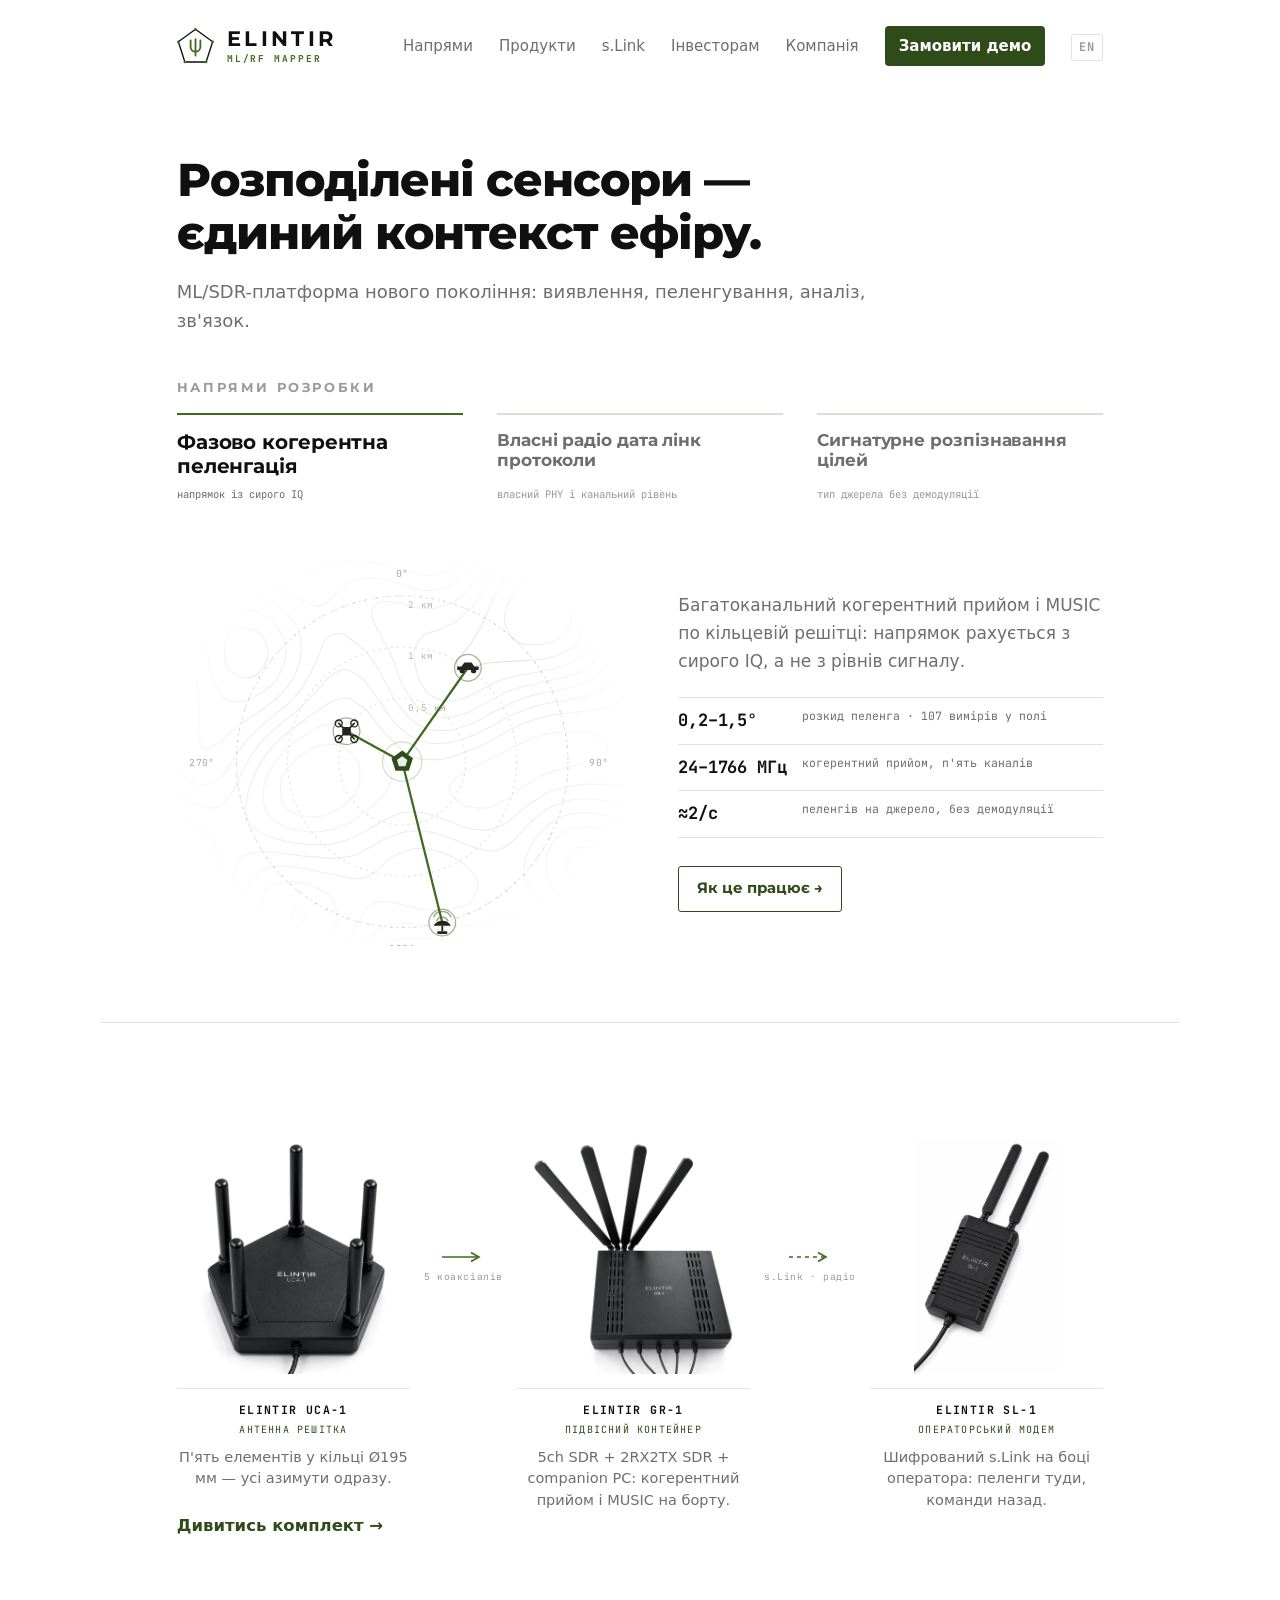
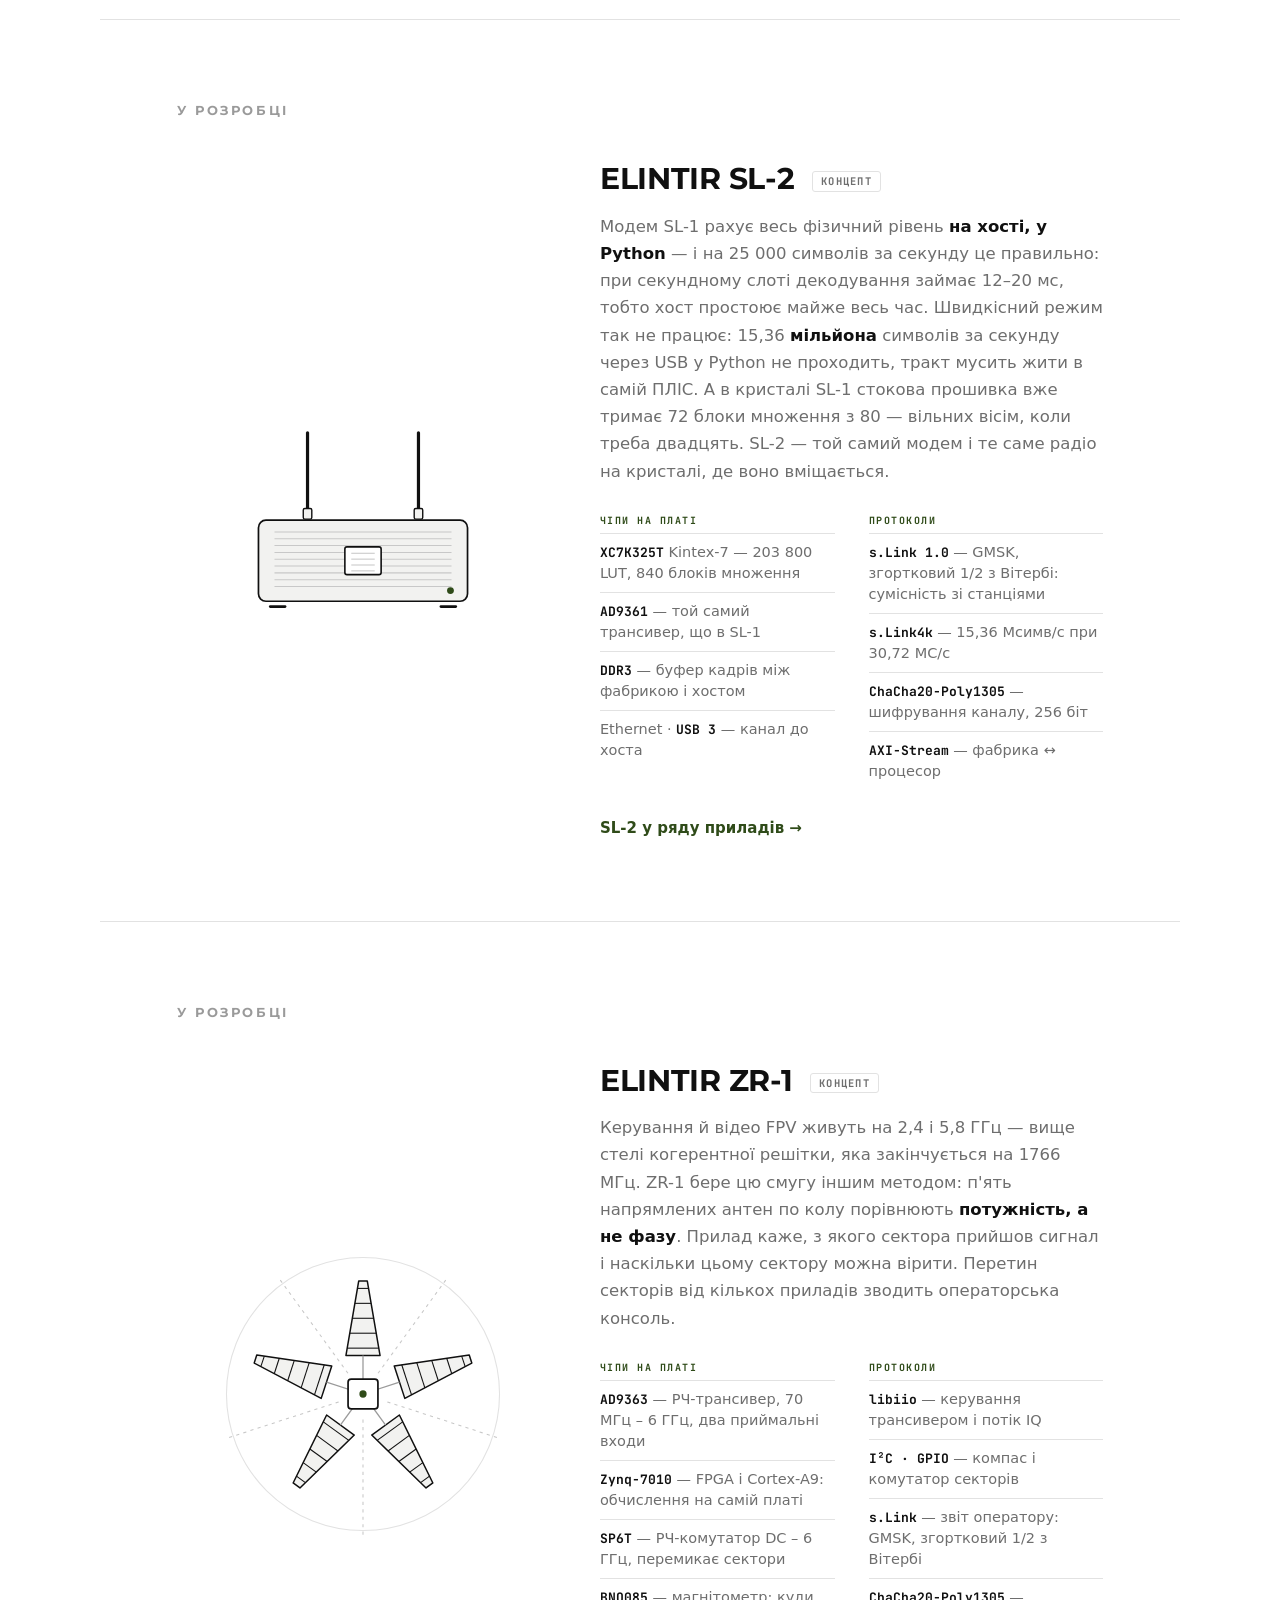
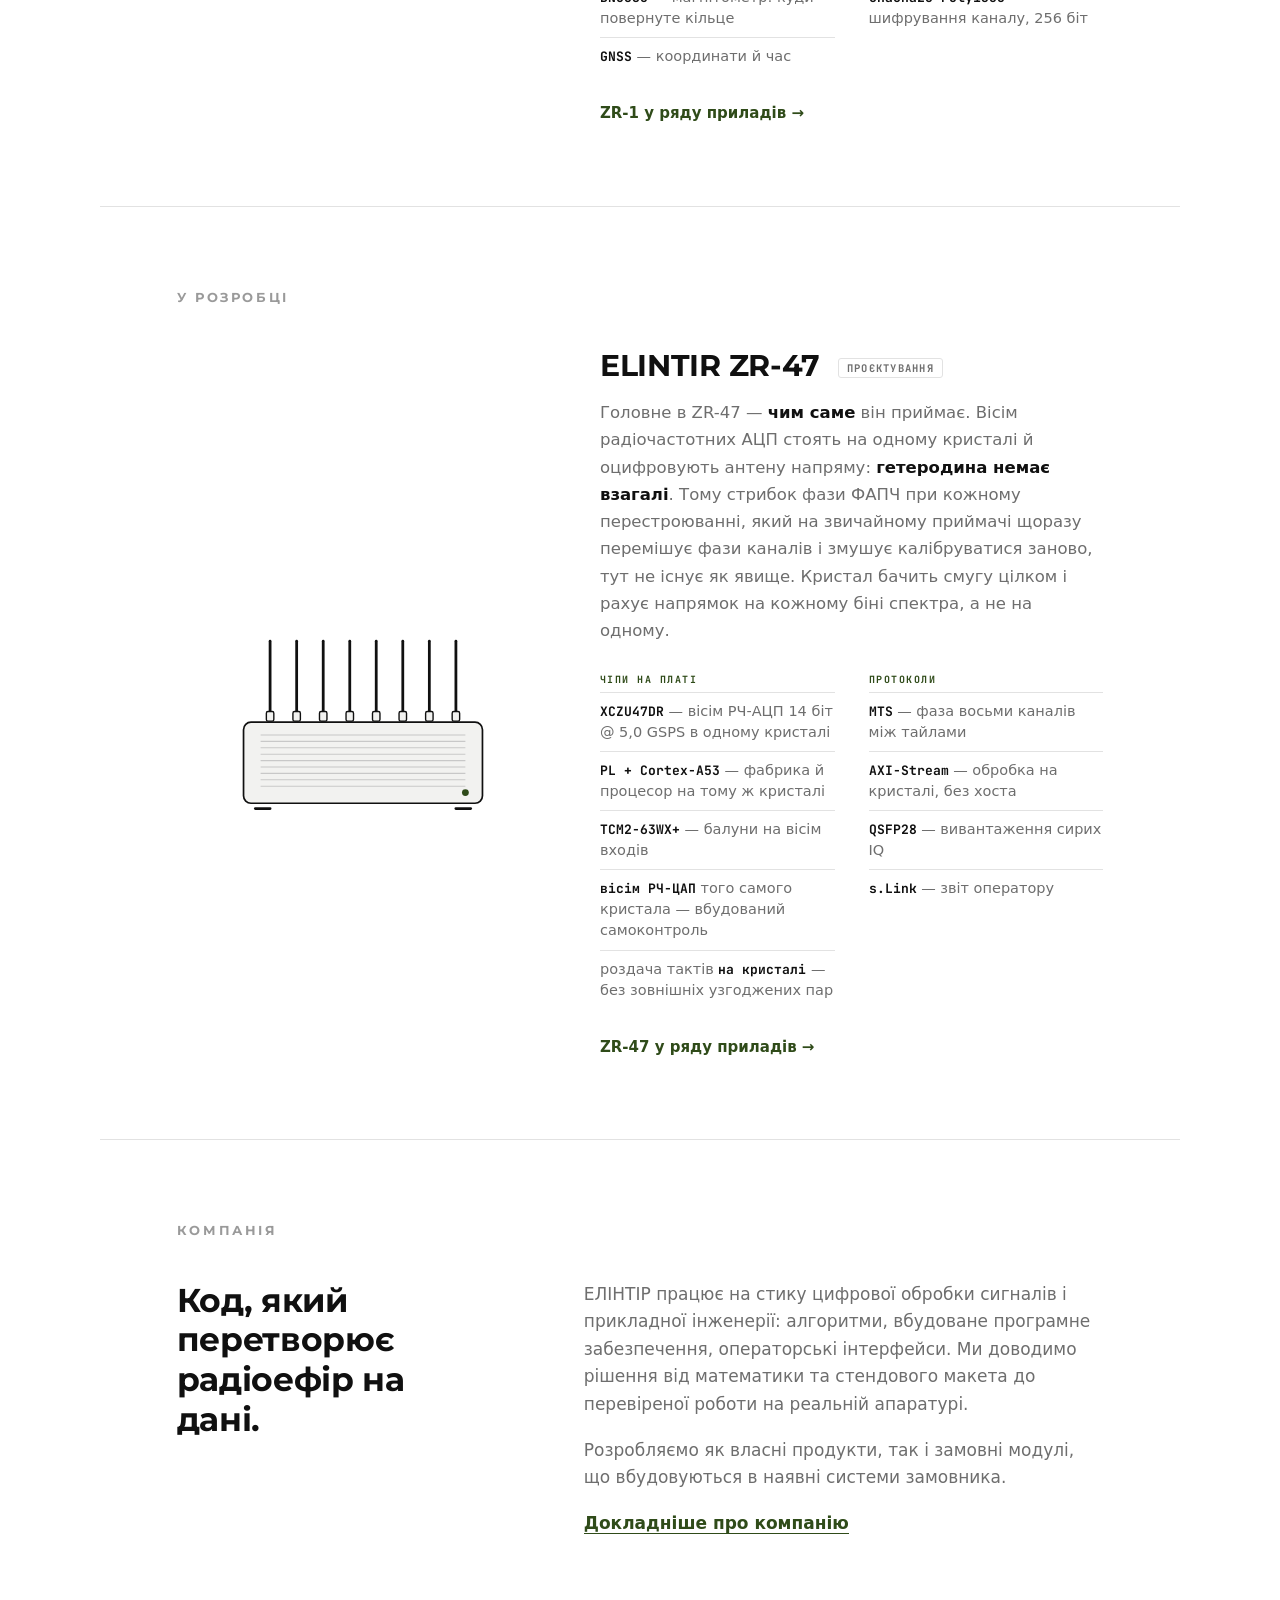
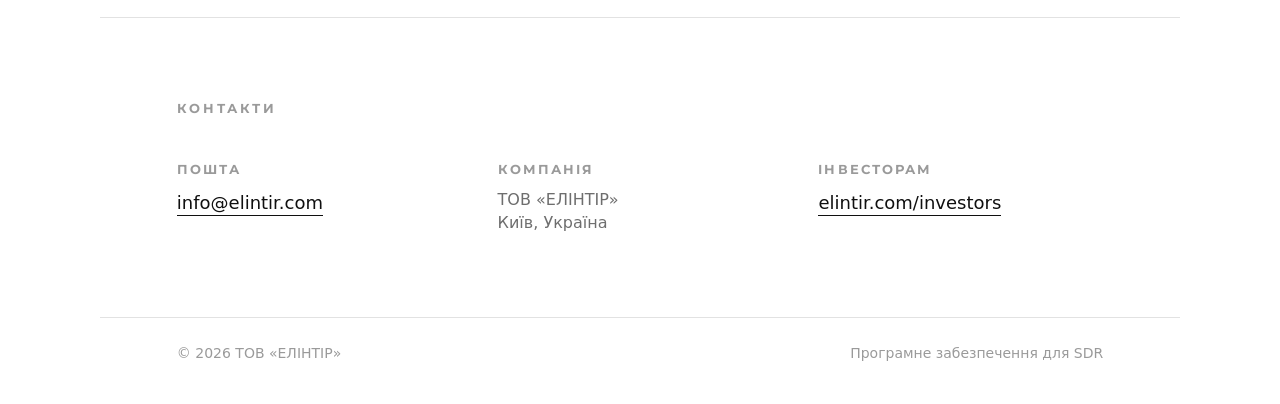
==== index.html @ 685b8bf0 "site: оновлення з elintir_mapper ab35df8c Розділ новин знято: пункт прибрано з навігації десяти стор" ====
<!doctype html>
<html lang="uk">
  <head>
    <meta charset="utf-8">
    <meta name="viewport" content="width=device-width, initial-scale=1">
    <title>ТОВ «ЕЛІНТІР» — програмне забезпечення для SDR, RF SoC і FPGA</title>
    <meta
      name="description"
      content="ТОВ «ЕЛІНТІР» розробляє програмне забезпечення нового покоління для SDR, RF SoC і FPGA: фазово когерентна пеленгація, власні радіо дата лінк протоколи, сигнатурне розпізнавання цілей."
    >
    <meta name="theme-color" content="#ffffff">
    <meta property="og:title" content="ТОВ «ЕЛІНТІР»">
    <meta property="og:description" content="Програмне забезпечення нового покоління для SDR, RF SoC і FPGA: пеленгація, радіолінки, розпізнавання сигнатур.">
    <meta property="og:type" content="website">
    <meta property="og:locale" content="uk_UA">
    <meta property="og:image" content="https://elintir.com/assets/products/elintir-og-product.jpg">
    <meta property="og:image:width" content="1200">
    <meta property="og:image:height" content="630">
    <meta property="og:image:alt" content="ELINTIR UCA-1, GR-1 and SL-1">
    <meta name="twitter:card" content="summary_large_image">
    <link rel="canonical" href="https://elintir.com/">
    <link rel="alternate" hreflang="uk" href="https://elintir.com/">
    <link rel="alternate" hreflang="en" href="https://elintir.com/en/">
    <link rel="icon" type="image/svg+xml" href="/assets/branding/elintir-favicon.svg">
    <link rel="icon" href="/assets/favicon.ico" sizes="any">
    <link rel="apple-touch-icon" href="/assets/icon-192.png">
    <link rel="preconnect" href="https://fonts.googleapis.com">
    <link rel="preconnect" href="https://fonts.gstatic.com" crossorigin>
    <link rel="stylesheet" href="https://fonts.googleapis.com/css2?family=Montserrat:wght@600;700;800&family=JetBrains+Mono:wght@400;700&display=swap">
    <style>
      :root {
        color-scheme: light;
        --bg: #ffffff;
        --ink: #101010;
        --muted: #6e6e6e;
        --faint: #9a9a9a;
        --line: #e2e2e2;
        --line-2: #dcdfd4;
        --pad: clamp(20px, 6vw, 88px);
        --sans: Calibri, Carlito, Candara, "Segoe UI", ui-sans-serif, system-ui, sans-serif;
        --mono: "JetBrains Mono", "Cascadia Mono", Consolas, ui-monospace, monospace;
        --display: "Montserrat", "Segoe UI", ui-sans-serif, system-ui, sans-serif;
        --brand-green: #3e6b1f;
        --brand-green-deep: #2f4b19;
      }

      * {
        box-sizing: border-box;
      }

      html {
        scroll-behavior: smooth;
      }

      body {
        margin: 0;
        min-width: 320px;
        background: var(--bg);
        color: var(--ink);
        font-family: var(--sans);
        font-size: 17px;
        line-height: 1.62;
        -webkit-font-smoothing: antialiased;
      }

      a {
        color: inherit;
      }

      .wrap {
        width: min(1080px, 100%);
        margin: 0 auto;
        padding: 0 var(--pad);
      }

      /* ---------- topbar ---------- */

      .topbar {
        display: flex;
        align-items: center;
        justify-content: space-between;
        gap: 24px;
        padding-top: 26px;
        padding-bottom: 26px;
      }

      .brand {
        display: inline-flex;
        align-items: center;
        gap: 13px;
        text-decoration: none;
      }

      .brand-mark { width: 37px; height: 35.3px; display: block; flex: none; }

      .brand-text { display: flex; flex-direction: column; line-height: 1; }

      .brand-name {
        font-family: var(--display);
        font-size: 21px;
        font-weight: 700;
        letter-spacing: 0.16em;
        color: var(--ink);
      }

      .brand-slogan {
        margin-top: 5px;
        font-family: var(--mono);
        font-size: 9.5px;
        font-weight: 700;
        letter-spacing: 0.2em;
        color: var(--brand-green);
      }

      .topbar nav {
        display: flex;
        gap: 26px;
        color: var(--muted);
        font-size: 15px;
      }

      .topbar nav a {
        text-decoration: none;
        padding-bottom: 4px;
      }

      .topbar nav a.lang {
        font-family: var(--mono);
        font-size: 12px;
        font-weight: 700;
        letter-spacing: 0.08em;
        color: var(--faint);
        border: 1px solid var(--line);
        border-radius: 3px;
        padding: 3px 7px;
      }
      .topbar nav a.lang:hover { color: var(--ink); border-color: var(--faint); }


      .topbar nav a:hover {
        color: var(--ink);
      }

      .topbar nav a.current {
        color: var(--ink);
        font-weight: 700;
        box-shadow: inset 0 -3px 0 0 var(--brand-green);
      }

      /* ---------- hero ---------- */

      .hero {
        padding-top: clamp(44px, 8vw, 88px);
        padding-bottom: clamp(48px, 8vw, 92px);
      }

      h1 {
        font-family: var(--display);
        margin: 0;
        max-width: 28ch;
        font-size: clamp(29px, 4.4vw, 46px);
        line-height: 1.14;
        letter-spacing: -0.022em;
        font-weight: 800;
      }

      .hero-cta {
        display: flex;
        flex-wrap: wrap;
        align-items: center;
        gap: 14px 22px;
        margin-top: 32px;
      }

      a.btn {
        display: inline-block;
        text-decoration: none;
        font-family: var(--display);
        font-weight: 700;
        color: #fff;
        background: var(--brand-green-deep);
        padding: 13px 24px;
        border-radius: 4px;
        font-size: 16px;
        white-space: nowrap;
      }
      a.btn:hover { background: var(--brand-green); }

      a.btn-ghost {
        text-decoration: none;
        font-weight: 700;
        font-size: 16px;
        color: var(--brand-green-deep);
        border-bottom: 1px solid var(--brand-green-deep);
        padding-bottom: 2px;
      }
      a.btn-ghost:hover { color: var(--brand-green); border-bottom-color: var(--brand-green); }

      .tagline {
        margin: 18px 0 0;
        color: var(--muted);
        font-size: clamp(16px, 1.9vw, 18px);
      }

      /* ---------- hero: track map (moved from /hardware/) ---------- */

      /* ---------- напрями: канальний перемикач ---------- */

      .hero > .tagline { max-width: 66ch; }

      .hero { padding-top: clamp(34px, 5.2vw, 62px); padding-bottom: clamp(40px, 6vw, 76px); }

      .chan { margin-top: clamp(26px, 3.6vw, 42px); }

      .chan-label {
        font-family: var(--display);
        margin: 0 0 14px;
        color: var(--faint);
        font-size: 13px;
        font-weight: 700;
        letter-spacing: 0.2em;
        text-transform: uppercase;
      }

      .chan-bar {
        display: grid;
        grid-template-columns: repeat(3, minmax(0, 1fr));
        gap: 0 clamp(18px, 3vw, 34px);
      }

      .chan-tab {
        position: relative;
        display: flex;
        flex-direction: column;
        width: 100%;
        min-height: 106px;
        margin: 0;
        padding: 15px 0 17px;
        text-align: left;
        font: inherit;
        color: inherit;
        background: none;
        border: 0;
        border-top: 2px solid var(--line-2);
        border-radius: 0;
        cursor: pointer;
        -webkit-appearance: none;
        appearance: none;
      }

      .chan-tab::after {
        content: "";
        position: absolute;
        left: 0;
        top: -2px;
        width: 0;
        height: 2px;
        background: var(--brand-green);
      }

      .chan-name {
        display: block;
        flex: 1 0 auto;
        margin-top: 0;
        font-family: var(--display);
        font-size: 16.5px;
        font-weight: 700;
        line-height: 1.26;
        letter-spacing: -0.005em;
        color: var(--muted);
        transition: font-size 0.26s ease, color 0.26s ease;
      }

      .chan-sub {
        display: block;
        margin-top: 8px;
        font-family: var(--mono);
        font-size: 10.5px;
        line-height: 1.45;
        color: var(--faint);
        transition: color 0.26s ease;
      }

      .chan-tab:hover .chan-name { color: var(--ink); }
      .chan-tab:focus-visible { outline: 2px solid var(--brand-green); outline-offset: 3px; }
      .chan-tab[aria-selected="true"] .chan-name { font-size: 19.5px; color: var(--ink); }
      .chan-tab[aria-selected="true"] .chan-sub { color: var(--muted); }
      .chan[data-auto="off"] .chan-tab[aria-selected="true"] { border-top-color: var(--brand-green); }

      .chan[data-auto="on"] .chan-tab[aria-selected="true"]::after,
      .chan[data-auto="hold"] .chan-tab[aria-selected="true"]::after {
        animation: chan-fill 11s linear forwards;
      }
      .chan[data-auto="hold"] .chan-tab[aria-selected="true"]::after { animation-play-state: paused; }
      @keyframes chan-fill { from { width: 0; } to { width: 100%; } }

      .chan-pane {
        display: grid;
        grid-template-columns: minmax(0, 1.06fr) minmax(0, 1fr);
        gap: clamp(24px, 4vw, 54px);
        align-items: center;
        padding-top: clamp(24px, 3.4vw, 38px);
      }
      .chan-pane[hidden] { display: none !important; }

      .chan-pane:not([hidden]) > * { animation: chan-in 0.42s cubic-bezier(0.22, 0.61, 0.36, 1) both; }
      .chan-pane:not([hidden]) > .chan-body { animation-delay: 0.07s; }
      @keyframes chan-in {
        from { opacity: 0; transform: translateY(9px); }
        to { opacity: 1; transform: none; }
      }

      .chan-fig { margin: 0; }
      .chan-fig svg { width: 100%; max-width: 470px; height: auto; display: block; margin: 0 auto; }

      .chan-body > p {
        margin: 0;
        max-width: 52ch;
        color: var(--muted);
        font-size: 17px;
        line-height: 1.65;
      }

      .ttx {
        display: grid;
        grid-template-columns: max-content minmax(0, 1fr);
        margin: 22px 0 0;
        border-top: 1px solid var(--line);
      }

      .ttx dt,
      .ttx dd {
        margin: 0;
        padding: 9px 0;
        border-bottom: 1px solid var(--line);
        font-family: var(--mono);
      }

      .ttx dt {
        font-size: 17px;
        font-weight: 700;
        letter-spacing: -0.01em;
        color: var(--ink);
        font-variant-numeric: tabular-nums;
        white-space: nowrap;
      }

      .ttx dd {
        padding-left: 16px;
        font-size: 11.5px;
        line-height: 1.5;
        color: var(--muted);
      }

      .chan-body > .chan-more { margin: 28px 0 0; }
      .chan-more a {
        display: inline-block;
        padding: 10px 18px;
        font-family: var(--display);
        font-size: 14.5px;
        font-weight: 700;
        color: var(--brand-green-deep);
        text-decoration: none;
        border: 1px solid var(--brand-green-deep);
        border-radius: 3px;
        transition: background-color 0.18s ease, color 0.18s ease;
      }
      .chan-more a:hover { background: var(--brand-green-deep); color: #fff; }
      .chan-more a:focus-visible { outline: 2px solid var(--brand-green); outline-offset: 3px; }

      @media (prefers-reduced-motion: reduce) {
        .chan-tab::after { animation: none !important; }
        .chan-name, .chan-sub, .chan-more a { transition: none; }
        .chan-pane:not([hidden]) > * { animation: none; }
      }

      .track-map .c { fill: none; stroke: #ebebe8; stroke-width: 1; }
      .track-map .c0, .track-map .c1 { stroke: #f2f2f0; }
      .track-map .c7, .track-map .c8 { stroke: #e2e2de; }

      .track-map .ring { fill: none; stroke: #dedede; stroke-width: 1; stroke-dasharray: 2 4; }
      .track-map .ring-lab, .track-map .tick {
        font-family: var(--mono); font-size: 9.5px; fill: #a8a8a8; letter-spacing: 0.04em;
      }
      .track-map .ring-lab { font-size: 9px; fill: #b6b6b6; }

      .track-map .sweep {
        fill: none; stroke: var(--brand-green); stroke-width: 1;
        opacity: 0.16; stroke-dasharray: 3 8;
      }

      /* the station mark is the array's own pentagon */
      .track-map .station .core { fill: var(--brand-green-deep); }
      .track-map .station .core-in { fill: #fff; opacity: 0.9; }
      .track-map .station .halo { fill: none; stroke: var(--brand-green); stroke-width: 1.4; }

      .track-map .beam { stroke: var(--brand-green); stroke-width: 2.2; stroke-linecap: round; }
      .track-map .lock { fill: none; stroke: var(--brand-green); stroke-width: 1.2; opacity: 0.5; }

      .track-map .ico { fill: #23241f; stroke: none; }
      .track-map .ic-arm line { stroke: #23241f; stroke-width: 1.6; stroke-linecap: round; }
      .track-map .ic-rot circle { fill: none; stroke: #23241f; stroke-width: 1.3; }
      .track-map .ic-radar .dish { fill: #23241f; }
      .track-map .ic-radar .mast { stroke: #23241f; stroke-width: 1.8; }
      .track-map .ic-radar .wave { fill: none; stroke: var(--brand-green); stroke-width: 1.4; opacity: 0.55; }

      /* the bearing refresh — ~2 updates a second, which is the measured rate.
         Opacity only: no transform, so nothing depends on transform-box. */
      .track-map .beam, .track-map .lock { animation: elnt-blip 0.5s ease-out infinite; }
      @keyframes elnt-blip { 0% { opacity: 1; } 70% { opacity: 0.45; } 100% { opacity: 0.35; } }

      .track-map .ic-radar .w1 { animation: elnt-wave 2.2s ease-out infinite; }
      .track-map .ic-radar .w2 { animation: elnt-wave 2.2s ease-out infinite 0.5s; }
      @keyframes elnt-wave { 0% { opacity: 0; } 25% { opacity: 0.65; } 100% { opacity: 0; } }

      @media (prefers-reduced-motion: reduce) {
        .track-map .beam, .track-map .lock,
        .track-map .ic-radar .w1, .track-map .ic-radar .w2 { animation: none; opacity: 1; }
      }

      /* readout under the map */
      .fig-read { margin: 16px 0 0; }

      .fig-line {
        display: flex; flex-wrap: wrap; align-items: baseline; gap: 4px 12px;
        margin: 0; padding: 9px 0; border-top: 1px solid var(--line);
        font-family: var(--mono); font-size: 11px; color: var(--muted); letter-spacing: 0.02em;
      }
      .fig-line b { color: var(--ink); font-weight: 700; }
      .fig-line .tag {
        margin-left: auto; font-size: 9.5px; letter-spacing: 0.14em;
        text-transform: uppercase; color: var(--faint); white-space: nowrap;
      }
      .fig-line .tag.m { color: var(--brand-green-deep); }

      .fig-targets {
        display: grid; grid-template-columns: repeat(3, minmax(0, 1fr)); gap: 14px;
        padding-top: 12px; border-top: 1px solid var(--line);
      }
      .fig-targets div { font-family: var(--mono); font-size: 10px; color: var(--faint); line-height: 1.55; }
      .fig-targets b { display: block; color: var(--ink); font-size: 11px; letter-spacing: 0.08em; margin-bottom: 2px; }
      .fig-targets .sig { display: block; color: var(--brand-green-deep); }
      .fig-targets .geo { display: block; color: var(--muted); }

      @media (max-width: 560px) {
        .zr-parts { grid-template-columns: 1fr; }
        .fig-targets { grid-template-columns: 1fr 1fr; }
      }


      .lead {
        max-width: 60ch;
        margin: 30px 0 0;
        color: var(--muted);
        font-size: clamp(18px, 2.2vw, 21px);
        line-height: 1.6;
      }

      .lead strong {
        color: var(--ink);
        font-weight: 700;
      }

      /* ---------- напрями ---------- */

      .section {
        padding-top: clamp(48px, 8vw, 80px);
        padding-bottom: clamp(48px, 8vw, 80px);
        border-top: 1px solid var(--line);
      }

      .section-label {
        font-family: var(--display);
        margin: 0 0 40px;
        color: var(--faint);
        font-size: 13px;
        font-weight: 700;
        letter-spacing: 0.2em;
        text-transform: uppercase;
      }


      /* ---------- перший продукт ---------- */

      .product-home h2 {
        font-family: var(--display);
        margin: 0 0 16px;
        max-width: 20ch;
        font-size: clamp(23px, 3vw, 30px);
        line-height: 1.22;
        letter-spacing: -0.01em;
        font-weight: 700;
      }

      .product-home p {
        margin: 0 0 18px;
        max-width: 62ch;
        color: var(--muted);
        font-size: 16.5px;
        line-height: 1.65;
      }

      .product-home p strong { color: var(--ink); font-weight: 700; }

      .product-home-more { margin: 0 !important; font-size: 15px; }
      .product-home-more a {
        color: var(--brand-green-deep);
        font-weight: 700;
        text-decoration: none;
        border-bottom: 1px solid transparent;
      }
      .product-home-more a:hover { border-bottom-color: var(--brand-green-deep); }

      /* ---------- ZR-1: концепт окремим блоком ---------- */
      /* Не в ланцюгу комплекту вище: той ланцюг — UCA-1 → GR-1 → SL-1, тобто
         те, що вже відвантажується. ZR-1 автономний і ще не побудований. */

      .zr {
        display: grid;
        grid-template-columns: minmax(0, 0.85fr) minmax(0, 1.15fr);
        gap: clamp(28px, 4vw, 54px);
        align-items: center;
      }

      .zr-fig { margin: 0; }
      .zr-fig svg { width: 100%; max-width: 320px; height: auto; display: block; margin: 0 auto; }

      .zr h2 {
        font-family: var(--display);
        margin: 0 0 15px;
        font-size: clamp(23px, 3vw, 30px);
        line-height: 1.22;
        letter-spacing: -0.01em;
        font-weight: 700;
      }

      .zr-flag {
        display: inline-block;
        margin-left: 10px;
        padding: 3px 8px;
        border: 1px solid var(--line);
        border-radius: 3px;
        font-family: var(--mono);
        font-size: 10.5px;
        font-weight: 700;
        letter-spacing: 0.12em;
        text-transform: uppercase;
        color: var(--muted);
        vertical-align: 4px;
      }

      .zr-task {
        margin: 0 0 28px;
        max-width: 58ch;
        color: var(--muted);
        font-size: 16.5px;
        line-height: 1.65;
      }
      .zr-task strong { color: var(--ink); font-weight: 700; }

      .zr-parts { display: grid; grid-template-columns: repeat(2, minmax(0, 1fr)); gap: 24px 34px; }

      .zr-parts h3 {
        font-family: var(--mono);
        margin: 0 0 4px;
        font-size: 10px;
        font-weight: 700;
        letter-spacing: 0.15em;
        text-transform: uppercase;
        color: var(--brand-green-deep);
      }

      .zr-parts ul { margin: 0; padding: 0; list-style: none; }

      .zr-parts li {
        padding: 8px 0;
        border-top: 1px solid var(--line);
        font-size: 14.5px;
        line-height: 1.45;
        color: var(--muted);
      }
      .zr-parts li b {
        color: var(--ink);
        font-family: var(--mono);
        font-size: 13px;
        font-weight: 700;
      }

      .product-shots {
        display: grid;
        grid-template-columns: repeat(3, minmax(0, 1fr));
        gap: 28px;
        margin-top: 38px;
      }

      .product-shots figure { margin: 0; }

      .product-shots img {
        width: 100%;
        height: clamp(170px, 20vw, 235px);
        object-fit: contain;
        display: block;
      }

      .product-shots figcaption {
        margin-top: 12px;
        padding-top: 10px;
        border-top: 1px solid var(--line);
        text-align: center;
        font-family: var(--mono);
        font-size: 10.5px;
        font-weight: 700;
        letter-spacing: 0.12em;
        text-transform: uppercase;
        color: var(--faint);
      }

      .product-shots figcaption b { display: block; color: var(--ink); margin-bottom: 3px; }

      /* ---------- перший продукт: ланцюжок ---------- */
      .product-chain {
        display: grid;
        grid-template-columns: minmax(0, 1fr) auto minmax(0, 1fr) auto minmax(0, 1fr);
        gap: 10px 14px;
        align-items: start;
        margin-top: 36px;
      }
      .pc-item { margin: 0; }
      .pc-item img { width: 100%; height: clamp(170px, 20vw, 235px); object-fit: contain; display: block; }
      .pc-item figcaption { margin-top: 14px; padding-top: 12px; border-top: 1px solid var(--line); text-align: center; }
      .pc-item figcaption b { display: block; font-family: var(--mono); font-size: 11.5px; font-weight: 700; letter-spacing: 0.12em; color: var(--ink); }
      .pc-role { display: block; margin-top: 3px; font-family: var(--mono); font-size: 10px; letter-spacing: 0.12em; text-transform: uppercase; color: var(--brand-green-deep); }
      .pc-desc { display: block; margin: 8px auto 0; max-width: 30ch; font-size: 14.5px; line-height: 1.5; color: var(--muted); }
      .pc-link { align-self: start; margin-top: clamp(80px, 9.5vw, 112px); display: flex; flex-direction: column; align-items: center; gap: 6px; }
      .pc-link svg { width: 44px; height: 12px; display: block; }
      .pc-link span { font-family: var(--mono); font-size: 9.5px; letter-spacing: 0.06em; color: var(--faint); white-space: nowrap; }

      /* ---------- компанія ---------- */

      .about {
        display: grid;
        grid-template-columns: minmax(0, 1fr) minmax(0, 1.4fr);
        gap: 36px;
        align-items: start;
      }

      .about h2 {
        font-family: var(--display);
        margin: 0;
        max-width: 14ch;
        font-size: clamp(25px, 3.4vw, 33px);
        line-height: 1.2;
        letter-spacing: -0.01em;
        font-weight: 700;
      }

      .about p {
        margin: 0 0 18px;
        max-width: 60ch;
        color: var(--muted);
        font-size: 17px;
      }

      .about p:last-child {
        margin-bottom: 0;
      }

      /* ---------- контакти ---------- */

      .contacts {
        display: grid;
        grid-template-columns: repeat(auto-fit, minmax(180px, 1fr));
        gap: 28px 36px;
      }

      .contact .key {
        font-family: var(--display);
        display: block;
        margin-bottom: 8px;
        color: var(--faint);
        font-size: 13px;
        font-weight: 700;
        letter-spacing: 0.16em;
        text-transform: uppercase;
      }

      .contact .val {
        font-size: 18px;
        text-decoration: none;
        border-bottom: 1px solid var(--ink);
        padding-bottom: 2px;
      }

      .contact span.val {
        border-bottom: 0;
        color: var(--muted);
        font-size: 16px;
        line-height: 1.45;
        display: block;
      }

      .contact a.val:hover {
        color: var(--muted);
        border-bottom-color: var(--muted);
      }

      /* ---------- footer ---------- */

      .footer {
        display: flex;
        flex-wrap: wrap;
        justify-content: space-between;
        gap: 10px 24px;
        padding-top: 24px;
        padding-bottom: 40px;
        border-top: 1px solid var(--line);
        color: var(--faint);
        font-size: 14px;
      }

      @media (max-width: 860px) {
        .zr { grid-template-columns: 1fr; }
        .chan-pane { grid-template-columns: 1fr; }
        .chan-fig svg { max-width: 380px; }
        .chan-bar { grid-template-columns: 1fr; gap: 0; }
        .chan-tab { min-height: 0; padding: 12px 0 13px; }
        .chan-name { margin-top: 0; font-size: 16px; }
        .chan-tab[aria-selected="true"] .chan-name { font-size: 18px; }
        .chan-sub { display: none; }
        .product-chain { grid-template-columns: 1fr; gap: 6px; }
        .pc-link { align-self: center; margin: 10px 0; flex-direction: row; gap: 10px; }
        .pc-link svg { transform: rotate(90deg); }
        .contacts {
          grid-template-columns: 1fr;
        }

        .about {
          grid-template-columns: 1fr;
          gap: 20px;
        }
      }

      @media (max-width: 560px) {
        .h1-br { display: none; }
        .ttx { grid-template-columns: 1fr; }
        .ttx dt { padding-bottom: 0; border-bottom: 0; }
        .ttx dd { padding-left: 0; padding-top: 4px; }
        .topbar { flex-wrap: wrap; gap: 14px 18px; }
        .topbar nav { flex-wrap: wrap; gap: 14px 18px; font-size: 14px; }
        .brand-mark { width: 31px; height: 29.6px; }
        .brand-name { font-size: 18px; }
        .brand-slogan { font-size: 8.5px; letter-spacing: 0.16em; }
        .topbar nav a.hide-sm {
          display: none;
        }

        .product-shots { grid-template-columns: 1fr; gap: 32px; }
        .product-shots img { height: 240px; }
      }

      /* demo button in the header */
      .topbar nav { align-items: baseline; }
      .topbar nav a.demo {
        color: #fff;
        background: var(--brand-green-deep);
        font-weight: 700;
        padding: 8px 14px;
        border-radius: 4px;
      }
      .topbar nav a.demo:hover { color: #fff; background: var(--brand-green); }
    </style>
    <noscript><style>
      .chan-bar { display: none; }
      .chan-pane[hidden] { display: grid !important; }
      .chan-pane + .chan-pane { border-top: 1px solid var(--line); margin-top: clamp(28px, 4vw, 44px); }
    </style></noscript>
  </head>
  <body>
    <header class="topbar wrap">
      <a class="brand" href="/" aria-label="ELINTIR — ML/RF MAPPER, на початок">
        <svg class="brand-mark" viewBox="61.3 61 389.4 371.7" role="img" aria-hidden="true">
          <polygon points="256,75 75.3,206.3 144.3,418.7 367.7,418.7 436.7,206.3" fill="none" stroke="#0d0f0a" stroke-width="14" stroke-linejoin="round"/>
          <path d="M204.5 192.5 V259.5 A51.5 51.5 0 0 0 307.5 259.5 V192.5 M256 179 V351" fill="none" stroke="#3e6b1f" stroke-width="19" stroke-linecap="round" stroke-linejoin="round"/>
          <g fill="#3e6b1f"><circle cx="256" cy="75" r="14"/><circle cx="75.3" cy="206.3" r="14"/><circle cx="144.3" cy="418.7" r="14"/><circle cx="367.7" cy="418.7" r="14"/><circle cx="436.7" cy="206.3" r="14"/></g>
        </svg>
        <span class="brand-text">
          <span class="brand-name">ELINTIR</span>
          <span class="brand-slogan">ML/RF MAPPER</span>
        </span>
      </a>
      <nav aria-label="Основна навігація">
        <a class="hide-sm" href="/#directions">Напрями</a>
        <a href="/hardware/">Продукти</a>
        <a href="/slink/">s.Link</a>
        <a href="/investors/">Інвесторам</a>
        <a href="/company/">Компанія</a>
        <a class="demo" href="mailto:info@elintir.com?subject=%D0%97%D0%B0%D0%BF%D0%B8%D1%82%20%D0%BD%D0%B0%20%D0%B4%D0%B5%D0%BC%D0%BE%D0%BD%D1%81%D1%82%D1%80%D0%B0%D1%86%D1%96%D1%8E%20ELINTIR">Замовити демо</a>
        <a class="lang" href="/en/" hreflang="en" lang="en">EN</a>
      </nav>
    </header>

    <main>
      <section class="hero wrap">
        <h1>Розподілені сенсори —<br class="h1-br"> єдиний контекст ефіру.</h1>
        <p class="tagline">ML/SDR-платформа нового покоління: виявлення, пеленгування, аналіз, зв'язок.</p>

        <div class="chan" id="directions">
          <p class="chan-label">Напрями розробки</p>
          <div class="chan-bar" role="tablist" aria-label="Напрями розробки">
            <button class="chan-tab" type="button" role="tab" id="tab-doa" aria-controls="pane-doa" aria-selected="true" tabindex="0">
              <span class="chan-name">Фазово когерентна пеленгація</span>
              <span class="chan-sub">напрямок із сирого IQ</span>
            </button>
            <button class="chan-tab" type="button" role="tab" id="tab-link" aria-controls="pane-link" aria-selected="false" tabindex="-1">
              <span class="chan-name">Власні радіо дата лінк протоколи</span>
              <span class="chan-sub">власний PHY і канальний рівень</span>
            </button>
            <button class="chan-tab" type="button" role="tab" id="tab-sig" aria-controls="pane-sig" aria-selected="false" tabindex="-1">
              <span class="chan-name">Сигнатурне розпізнавання цілей</span>
              <span class="chan-sub">тип джерела без демодуляції</span>
            </button>
          </div>
          <div class="chan-pane" role="tabpanel" id="pane-doa" aria-labelledby="tab-doa">
            <figure class="chan-fig">
              <svg class="track-map" viewBox="0 0 440 380" role="img" aria-label="Пасивне стеження: дрон на 0,5 км і автомобіль на 1 км рухаються, радар на 2 км стоїть; пеленги оновлюються двічі на секунду">
                <defs>
                  <radialGradient id="elnt-fade" cx="50%" cy="50%" r="54%">
                    <stop offset="0%" stop-color="#fff" stop-opacity="1"/>
                    <stop offset="60%" stop-color="#fff" stop-opacity="1"/>
                    <stop offset="100%" stop-color="#fff" stop-opacity="0"/>
                  </radialGradient>
                  <mask id="elnt-fademask"><rect width="440" height="380" fill="url(#elnt-fade)"/></mask>
                </defs>

                <g class="contours" mask="url(#elnt-fademask)">
                  <path class="c c0" d="M141 184C146 183 153 183 158 184C163 185 167 189 171 192C174 195 177 199 178 204C179 209 179 219 178 224C176 229 173 233 170 236C167 239 164 242 160 245C156 247 150 250 145 252C140 254 134 254 128 254C122 253 116 251 112 249C108 247 105 245 103 240C101 235 101 226 101 220C102 214 105 210 108 206C111 202 114 199 118 196C122 193 126 190 130 188C134 186 137 185 141 184Z"/>
                  <path class="c c0" d="M0 297C1 299 5 307 7 312C8 317 9 322 10 328C11 334 12 341 12 348C12 355 11 363 10 368C10 373 8 378 8 380"/>
                  <path class="c c1" d="M144 164C148 164 159 161 164 162C169 162 173 165 177 168C181 171 185 176 188 179C191 183 193 186 196 189C199 193 202 197 204 201C206 206 210 211 210 216C210 221 207 226 204 230C201 234 198 237 194 240C191 243 188 246 184 249C180 251 176 255 172 257C168 260 163 262 158 264C154 266 149 267 143 268C137 269 130 269 124 268C118 267 113 266 108 264C103 263 100 261 96 258C92 256 89 252 87 248C85 244 84 238 84 232C84 227 86 220 88 215C90 210 93 204 96 200C99 196 101 194 104 190C107 187 112 183 116 180C120 177 124 175 128 172C133 169 141 165 144 164C147 163 141 164 144 164Z"/>
                  <path class="c c1" d="M365 172C371 171 378 171 384 171C390 171 395 171 400 172C405 173 413 175 416 178C419 181 422 186 420 189C418 193 409 197 404 199C399 202 393 202 388 204C383 205 377 207 372 208C368 209 365 210 360 212C355 214 349 218 344 221C339 223 336 226 332 229C328 232 325 235 320 238C315 240 310 244 304 245C298 246 290 245 285 244C280 243 275 240 272 237C269 234 265 228 266 224C267 220 274 215 278 212C282 209 288 207 292 204C296 202 299 201 304 198C309 196 315 193 320 190C325 188 327 186 332 184C337 182 345 178 350 176C356 174 360 173 365 172Z"/>
                  <path class="c c1" d="M0 268C1 269 5 273 8 276C11 279 14 283 17 288C19 293 21 299 23 304C25 309 25 315 26 320C27 325 27 330 28 336C29 342 30 350 31 356C31 362 32 368 33 372C33 376 34 379 34 380"/>
                  <path class="c c2" d="M440 222C437 222 427 222 420 222C413 222 406 222 400 222C394 222 389 223 384 224C378 225 373 226 368 228C363 230 357 233 353 236C348 239 345 241 341 244C338 247 335 249 331 252C328 255 325 258 320 261C315 263 310 266 304 267C298 267 290 266 284 265C278 263 275 262 270 260C266 258 261 256 256 255C251 253 246 251 240 250C234 249 226 249 220 250C214 251 210 254 205 256C200 258 196 261 192 263C188 265 185 268 180 270C175 273 169 276 164 277C159 279 154 280 148 281C142 281 134 281 128 281C122 280 117 280 112 279C107 278 101 276 96 275C91 273 84 271 80 268C76 266 73 264 71 260C68 256 67 249 67 244C67 239 69 233 70 228C72 223 74 217 76 212C78 207 81 202 84 197C87 193 89 190 92 187C95 183 99 179 103 176C106 173 109 171 113 168C116 165 120 162 124 160C128 157 131 154 136 151C141 148 147 143 152 141C157 139 163 137 168 138C173 140 179 145 183 148C187 151 189 154 192 158C195 162 200 168 203 172C207 176 209 178 212 181C215 185 220 189 224 191C228 194 231 196 236 197C241 198 250 198 256 198C262 198 267 196 272 194C277 193 283 190 288 188C293 186 296 185 300 183C304 181 308 178 312 176C317 174 323 170 327 168C332 166 335 164 340 162C345 160 351 158 356 157C361 155 367 154 372 154C377 153 382 152 388 152C394 151 402 150 408 149C414 148 419 147 424 145C429 143 433 139 436 137C439 134 439 132 440 131"/>
                  <path class="c c2" d="M0 248C2 250 8 254 12 257C16 260 20 263 24 266C28 270 31 272 33 276C36 280 37 286 39 292C40 298 40 306 40 312C40 318 40 322 41 328C41 334 42 342 43 348C44 354 45 359 46 364C48 369 50 377 51 380"/>
                  <path class="c c2" d="M204 380C206 379 211 375 216 374C221 373 229 372 236 372C243 372 250 373 256 374C262 375 266 375 272 376C278 377 287 378 292 379C297 379 301 380 303 380"/>
                  <path class="c c3" d="M279 0C277 2 272 8 268 11C264 14 261 16 256 17C251 18 242 18 236 17C230 17 225 15 220 13C215 12 209 10 204 8C199 7 193 5 188 5C183 4 177 3 172 3C167 3 161 4 156 5C151 6 145 9 140 10C135 12 130 14 124 15C118 16 111 15 104 14C97 14 91 12 84 11C77 11 71 10 64 10C57 10 50 10 44 11C38 12 33 14 28 16C23 18 20 21 16 24C12 27 10 31 7 36C4 41 2 49 1 52C-1 55 0 54 0 54"/>
                  <path class="c c3" d="M0 230C2 231 8 236 12 238C16 241 21 243 26 244C30 245 36 246 40 244C44 242 49 236 52 232C56 228 58 222 60 218C62 213 65 208 67 204C69 200 71 196 74 192C77 188 80 183 83 180C86 177 89 174 92 171C95 168 100 164 104 161C108 158 111 155 115 152C119 149 124 144 128 140C132 136 136 132 139 128C143 124 144 121 148 118C152 115 159 110 164 110C169 110 176 115 180 118C184 121 186 124 189 128C192 132 197 140 200 144C203 149 205 152 208 156C211 160 215 164 219 168C223 172 227 175 232 177C237 180 242 182 248 182C254 183 262 182 268 181C274 180 279 178 284 176C289 175 292 173 296 171C300 169 305 166 310 164C314 162 320 158 324 156C328 154 331 152 336 151C341 149 347 147 352 145C357 144 363 143 368 142C373 141 379 140 384 139C389 138 395 137 400 136C405 134 412 132 416 129C420 127 423 124 426 120C429 116 431 113 433 108C435 103 436 98 437 92C438 86 438 79 438 72C438 65 438 58 437 52C437 46 436 41 435 36C434 31 433 25 432 20C430 15 427 7 426 4C425 1 425 1 424 0"/>
                  <path class="c c3" d="M440 244C438 243 432 241 427 240C422 239 415 237 408 237C401 236 395 236 388 237C381 238 373 241 368 243C363 245 360 247 356 250C352 253 348 257 345 260C341 263 339 266 336 269C333 272 329 277 325 280C321 283 317 286 312 287C307 288 298 286 292 284C286 283 281 280 276 278C271 276 265 274 260 272C255 271 249 269 244 268C239 268 233 267 228 268C223 268 217 270 212 272C207 273 204 275 200 277C196 279 193 282 188 284C183 287 177 290 172 292C167 293 162 294 156 294C150 295 142 294 136 293C130 293 126 292 120 292C114 291 106 290 100 289C94 288 89 288 84 288C79 288 72 289 68 291C64 293 62 296 59 300C57 304 56 310 55 316C54 322 54 330 54 336C55 342 55 347 56 352C58 357 59 363 61 368C62 373 65 378 66 380"/>
                  <path class="c c3" d="M182 380C184 378 188 372 192 368C196 365 199 362 204 360C209 359 214 358 220 358C226 357 234 359 240 359C246 360 250 360 256 361C262 361 270 361 276 361C282 361 287 360 292 359C297 358 303 356 308 355C313 354 319 351 324 351C329 351 335 353 340 355C345 356 348 358 352 360C356 363 361 366 366 368C371 370 375 372 380 374C385 376 393 379 396 379C399 380 398 380 398 380"/>
                  <path class="c c4" d="M294 0C293 2 288 9 284 13C280 17 277 21 273 24C269 27 265 30 260 31C255 33 249 33 244 33C239 33 233 31 228 30C223 28 217 26 212 25C207 23 202 21 196 21C190 20 182 20 176 22C170 23 167 25 163 28C159 31 156 36 152 39C148 42 145 47 140 48C135 48 129 45 124 43C119 41 114 38 110 36C105 34 101 32 96 30C91 28 85 27 80 25C75 24 70 23 64 23C58 23 52 23 47 24C41 25 36 27 32 29C28 32 23 36 20 39C17 43 15 47 13 52C11 57 9 63 8 68C7 73 6 78 6 84C5 90 5 97 5 104C4 111 4 118 4 124C4 130 3 136 2 140C1 144 0 147 0 148"/>
                  <path class="c c4" d="M0 205C2 207 6 213 10 216C14 219 19 222 24 223C29 223 36 220 40 218C44 215 46 212 49 208C51 204 54 200 56 196C59 192 61 188 64 184C67 180 71 175 75 172C78 169 80 167 84 164C88 160 94 155 98 152C102 149 105 147 108 144C111 140 116 136 119 132C122 128 125 124 127 120C130 116 131 113 133 108C136 103 138 97 140 92C142 87 142 83 145 80C148 77 156 74 160 75C164 75 168 79 172 82C176 85 180 89 184 92C187 95 189 98 192 102C195 106 198 111 200 115C202 120 204 124 207 128C209 132 210 136 213 140C216 144 220 150 224 154C228 158 232 162 236 164C240 166 243 168 248 169C253 169 262 170 268 169C274 168 279 166 284 164C289 163 292 161 296 159C300 157 304 154 308 152C313 150 319 146 324 144C328 142 331 140 336 139C341 137 347 135 352 134C357 133 363 132 368 131C373 130 379 129 384 127C389 126 395 124 400 122C405 120 409 118 412 115C415 112 418 108 421 104C423 100 425 93 426 88C428 83 428 77 428 72C429 67 428 62 428 56C427 50 426 42 425 36C423 30 422 26 420 21C418 16 416 12 414 8C412 4 410 1 409 0"/>
                  <path class="c c4" d="M440 264C438 262 432 258 427 256C422 254 418 252 412 251C406 250 398 250 392 250C386 251 381 252 376 254C371 256 368 258 364 261C360 264 356 268 353 272C350 276 347 280 345 284C343 288 341 292 340 297C339 303 339 310 340 315C341 320 344 324 347 328C350 332 353 335 356 338C359 341 364 345 368 348C372 351 376 354 380 356C384 358 387 360 392 362C397 364 402 366 408 366C414 367 423 367 428 367C433 366 438 363 440 363"/>
                  <path class="c c4" d="M165 380C166 378 170 371 172 367C174 362 177 356 180 352C182 348 184 343 188 341C192 338 199 337 204 337C209 336 215 339 221 340C227 341 233 343 240 344C247 345 254 346 260 345C266 345 271 344 276 342C281 341 285 339 288 335C291 331 294 325 294 320C294 315 291 311 288 307C285 303 280 300 276 297C272 294 269 293 264 291C259 289 254 286 248 286C242 285 234 284 228 286C222 287 217 290 212 292C207 295 204 298 200 302C196 305 193 309 188 312C183 314 178 315 172 314C166 314 158 311 152 310C146 309 141 308 136 307C131 306 126 304 120 304C114 303 106 302 100 302C94 303 89 303 84 305C79 307 75 311 72 316C69 320 68 327 68 332C67 337 67 343 68 348C69 353 71 359 73 364C75 369 79 376 80 378C81 381 81 380 81 380"/>
                  <path class="c c5" d="M309 0C307 2 303 7 300 11C297 14 295 18 292 22C289 26 284 32 280 36C276 40 273 43 268 45C263 47 258 49 252 50C246 51 238 50 232 49C226 48 222 46 216 45C210 44 201 42 197 44C193 46 190 51 190 56C189 61 194 66 196 71C198 76 201 80 203 84C206 88 207 91 209 96C211 101 214 107 215 112C217 117 218 120 220 124C222 128 225 134 228 138C231 142 233 145 237 148C241 151 247 154 252 155C257 157 263 157 268 156C273 155 279 154 284 152C289 150 295 146 299 144C304 142 308 139 312 137C316 135 319 133 324 131C329 130 335 127 340 126C345 125 351 124 356 122C361 121 366 121 372 119C378 118 387 115 392 113C397 111 401 108 404 105C407 102 410 99 412 95C414 91 416 86 417 80C418 74 419 66 419 60C418 54 417 47 416 42C415 37 414 33 412 28C410 23 406 17 403 12C400 7 395 2 393 0"/>
                  <path class="c c5" d="M56 36C58 36 63 36 68 36C73 37 79 39 84 41C89 43 94 45 98 48C102 51 105 53 108 56C111 59 115 63 117 68C119 73 121 79 121 84C122 89 121 95 120 101C119 106 117 111 115 116C112 121 110 124 107 128C104 132 100 136 96 139C92 143 88 145 85 148C81 151 77 153 73 156C69 159 65 161 61 164C57 167 54 169 51 172C47 175 44 180 40 182C36 185 31 189 28 188C25 187 22 181 21 176C20 171 22 163 22 156C22 149 21 142 21 136C20 130 20 126 19 120C18 114 17 107 17 100C17 93 17 86 18 80C18 74 19 69 21 64C23 59 25 54 28 51C31 47 35 43 40 40C45 38 53 37 56 36C58 35 54 36 56 36Z"/>
                  <path class="c c5" d="M440 288C438 286 434 279 430 276C427 273 422 270 418 268C413 266 408 264 403 264C398 264 393 264 388 265C383 266 378 269 374 272C370 275 366 280 364 284C362 288 360 293 360 298C360 302 360 308 362 312C363 316 365 321 368 325C371 329 375 333 379 336C382 339 386 342 390 344C394 346 398 349 404 350C410 351 419 351 424 350C429 349 434 346 436 344C439 342 439 341 440 340"/>
                  <path class="c c5" d="M144 380C145 378 150 373 152 368C154 363 156 357 156 352C156 347 155 340 153 336C151 332 148 330 144 327C140 325 134 322 128 320C123 318 117 317 112 317C107 317 100 318 95 320C91 322 86 327 84 332C82 337 82 343 83 348C84 353 86 359 88 364C90 369 94 373 96 376C98 378 100 379 101 380"/>
                  <path class="c c6" d="M326 0C325 1 319 5 316 9C313 12 310 16 307 20C304 24 302 28 299 32C297 36 295 40 292 44C289 48 285 53 281 56C278 59 275 62 271 64C267 66 261 69 256 71C251 73 246 73 242 76C238 79 234 84 233 88C231 92 231 96 232 101C233 106 234 113 236 118C238 123 241 128 244 132C247 135 251 138 256 139C261 141 267 141 272 140C277 140 280 138 285 136C290 134 295 131 300 128C305 126 307 124 312 122C317 120 323 118 328 117C333 115 339 115 344 114C349 113 355 112 360 111C365 110 371 109 376 107C381 105 387 103 392 99C397 96 401 90 404 85C407 80 407 77 408 72C409 66 409 58 408 52C407 46 406 41 404 36C403 31 401 28 399 24C396 20 392 14 388 10C384 6 378 3 376 1C374 -1 375 0 374 0"/>
                  <path class="c c6" d="M52 51C49 53 43 55 40 59C37 62 34 67 32 72C30 77 30 82 30 88C30 94 31 102 32 108C33 114 34 118 36 122C38 127 41 132 44 136C47 139 51 141 56 141C61 142 67 141 72 139C77 136 84 132 88 129C92 126 94 124 97 120C99 116 102 111 104 106C106 101 107 94 106 88C105 82 103 76 100 71C97 67 94 63 90 60C86 57 81 54 76 52C71 51 64 50 60 50C56 50 55 50 52 51Z"/>
                  <path class="c c6" d="M392 284C395 284 403 282 408 283C413 284 417 287 420 291C423 294 426 300 428 304C429 308 429 313 428 317C427 321 425 327 420 329C415 331 405 330 400 329C395 327 392 324 388 320C385 316 381 309 381 304C380 299 384 291 386 288C388 285 391 285 392 284C393 283 389 284 392 284Z"/>
                  <path class="c c6" d="M116 343C114 345 110 353 111 356C112 359 120 362 122 360C124 358 125 350 124 347C123 344 118 342 116 343Z"/>
                  <path class="c c7" d="M340 7C337 9 332 11 328 14C324 17 322 20 319 24C316 28 312 35 309 40C307 45 306 47 304 52C302 57 299 63 297 68C294 73 293 76 290 80C288 84 284 88 281 92C278 96 272 101 273 104C273 107 279 108 284 108C289 108 295 105 301 104C307 103 314 103 320 102C326 102 334 102 340 101C346 101 350 101 356 100C362 99 371 97 376 94C381 92 385 90 388 86C391 83 394 78 396 73C398 67 398 61 398 56C398 51 396 45 394 40C393 35 391 31 388 27C385 23 382 19 378 16C374 13 369 10 364 8C358 6 348 7 344 6C340 6 343 6 340 7Z"/>
                  <path class="c c7" d="M56 70C51 72 49 75 48 80C46 85 46 95 47 100C48 105 50 109 53 112C57 115 63 118 68 118C73 118 78 116 81 112C84 108 88 101 89 96C89 91 87 84 85 80C83 76 81 73 76 71C71 70 61 69 56 70Z"/>
                  <path class="c c8" d="M340 24C336 26 333 29 331 32C328 35 326 39 324 44C322 49 319 58 320 64C321 70 325 77 328 80C331 83 335 84 340 85C345 86 355 86 360 85C365 84 369 83 372 80C376 77 381 73 383 68C385 63 385 57 384 52C384 47 382 43 380 39C378 35 376 31 372 28C368 25 361 21 356 21C351 20 344 22 340 24Z"/>
                </g>

                <circle class="ring" cx="220" cy="200" r="62"/>
                <text class="ring-lab" x="226" y="150">0,5 км</text>
                <circle class="ring" cx="220" cy="200" r="112"/>
                <text class="ring-lab" x="226" y="100">1 км</text>
                <circle class="ring" cx="220" cy="200" r="162"/>
                <text class="ring-lab" x="226" y="50">2 км</text>
                <text class="tick" x="220" y="20" text-anchor="middle">0°</text>
                <text class="tick" x="403" y="204" text-anchor="start">90°</text>
                <text class="tick" x="220" y="386" text-anchor="middle">180°</text>
                <text class="tick" x="37" y="204" text-anchor="end">270°</text>

                <circle class="sweep" cx="220" cy="200" r="162">
                  <animateTransform attributeName="transform" type="rotate"
                    values="0 220 200;360 220 200" dur="24s" repeatCount="indefinite"/>
                </circle>

                <g class="trk trk-drone">
                  <animateTransform attributeName="transform" type="rotate"
                    values="-64 220 200;-14 220 200;-64 220 200"
                    dur="22s" repeatCount="indefinite" calcMode="spline" keyTimes="0;0.5;1" keySplines="0.42 0 0.58 1;0.42 0 0.58 1"/>
                  <line class="beam" x1="220" y1="200" x2="220" y2="138"/>
                  <circle class="lock" cx="220" cy="138" r="13"/>
                  <g transform="translate(220,138)">
                    <g class="ico">
                      <animateTransform attributeName="transform" type="rotate"
                        values="64;14;64"
                        dur="22s" repeatCount="indefinite" calcMode="spline" keyTimes="0;0.5;1" keySplines="0.42 0 0.58 1;0.42 0 0.58 1"/>
                      <g class="ic-drone"><g class="ic-arm"><line x1="-3.0" y1="-3.0" x2="-7.6" y2="-7.6"/><line x1="3.0" y1="-3.0" x2="7.6" y2="-7.6"/><line x1="3.0" y1="3.0" x2="7.6" y2="7.6"/><line x1="-3.0" y1="3.0" x2="-7.6" y2="7.6"/></g><g class="ic-rot"><circle cx="-7.6" cy="-7.6" r="3.4"/><circle cx="7.6" cy="-7.6" r="3.4"/><circle cx="7.6" cy="7.6" r="3.4"/><circle cx="-7.6" cy="7.6" r="3.4"/></g><rect x="-4.2" y="-4.2" width="8.4" height="8.4" rx="2.2"/></g>
                    </g>
                  </g>
                </g>

                <g class="trk trk-car">
                  <animateTransform attributeName="transform" type="rotate"
                    values="34 220 200;78 220 200;34 220 200"
                    dur="34s" repeatCount="indefinite" calcMode="spline" keyTimes="0;0.5;1" keySplines="0.42 0 0.58 1;0.42 0 0.58 1"/>
                  <line class="beam" x1="220" y1="200" x2="220" y2="88"/>
                  <circle class="lock" cx="220" cy="88" r="13"/>
                  <g transform="translate(220,88)">
                    <g class="ico">
                      <animateTransform attributeName="transform" type="rotate"
                        values="-34;-78;-34"
                        dur="34s" repeatCount="indefinite" calcMode="spline" keyTimes="0;0.5;1" keySplines="0.42 0 0.58 1;0.42 0 0.58 1"/>
                      <g class="ic-car"><path d="M-10.5 2.2 L-10.5 -1.2 L-6.2 -1.2 L-3.4 -5.2 L3.6 -5.2 L6.4 -1.2 L10.5 -1.2 L10.5 2.2 Z"/><circle cx="-5.6" cy="2.8" r="2.6"/><circle cx="5.6" cy="2.8" r="2.6"/></g>
                    </g>
                  </g>
                </g>

                <g class="trk trk-radar">
                  <g transform="rotate(166 220 200)">
                    <line class="beam" x1="220" y1="200" x2="220" y2="38"/>
                    <circle class="lock" cx="220" cy="38" r="13"/>
                    <g transform="translate(220,38)">
                      <g class="ico" transform="rotate(-166)">
                        <g class="ic-radar"><path class="dish" d="M-8.4 3.2 A 9.6 9.6 0 0 1 8.4 3.2 Z"/><line class="mast" x1="0" y1="3.2" x2="0" y2="8.6"/><rect x="-5" y="8.4" width="10" height="2.8" rx="1.2"/><path class="wave w1" d="M-5.6 -1.4 A 6 6 0 0 1 5.6 -1.4"/><path class="wave w2" d="M-8.6 -5.2 A 9.4 9.4 0 0 1 8.6 -5.2"/></g>
                      </g>
                    </g>
                  </g>
                </g>

                <g class="station">
                  <circle class="halo" cx="220" cy="200" r="9">
                    <animate attributeName="r" values="9;26" dur="0.5s" repeatCount="indefinite"/>
                    <animate attributeName="opacity" values="0.5;0" dur="0.5s" repeatCount="indefinite"/>
                  </circle>
                  <path class="core" d="M220.0 189.0L230.5 196.6L226.5 208.9L213.5 208.9L209.5 196.6Z"/>
                  <path class="core-in" d="M220.0 194.6L225.1 198.3L223.2 204.4L216.8 204.4L214.9 198.3Z"/>
                </g>
              </svg>
            </figure>
            <div class="chan-body">
              <p>Багатоканальний когерентний прийом і MUSIC по кільцевій решітці: напрямок рахується з сирого IQ, а не з рівнів сигналу.</p>
              <dl class="ttx">
                <dt>0,2–1,5°</dt><dd>розкид пеленга · 107 вимірів у полі</dd>
                <dt>24–1766 МГц</dt><dd>когерентний прийом, п'ять каналів</dd>
                <dt>≈2/с</dt><dd>пеленгів на джерело, без демодуляції</dd>
              </dl>
              <p class="chan-more"><a href="/hardware/#specs">Як це працює →</a></p>
            </div>
          </div>
          <div class="chan-pane" role="tabpanel" id="pane-link" aria-labelledby="tab-link" hidden>
            <figure class="chan-fig">
              <svg class="link-map" viewBox="0 0 440 380" role="img" aria-label="s.Link: канал стрибає по сітці за порядком, який обидва кінці рахують із ключа; передає 77 мс на секунду вузькосмуговим GMSK; ретранслятор s.Link4k пересилає пакет, не розшифровуючи його">
                <text x="22" y="14" font-family="JetBrains Mono, Consolas, monospace" font-size="9.5" fill="#9a9a9a" letter-spacing="0.04">ППРЧ · порядок із ключа</text>
                <g fill="none" stroke="#e8e8e4" stroke-width="1">
                  <rect x="60" y="30" width="40" height="10"/><rect x="60" y="44" width="40" height="10"/><rect x="60" y="58" width="40" height="10"/><rect x="60" y="72" width="40" height="10"/><rect x="60" y="86" width="40" height="10"/><rect x="60" y="100" width="40" height="10"/><rect x="110" y="30" width="40" height="10"/><rect x="110" y="44" width="40" height="10"/><rect x="110" y="58" width="40" height="10"/><rect x="110" y="72" width="40" height="10"/><rect x="110" y="86" width="40" height="10"/><rect x="110" y="100" width="40" height="10"/><rect x="160" y="30" width="40" height="10"/><rect x="160" y="44" width="40" height="10"/><rect x="160" y="58" width="40" height="10"/><rect x="160" y="72" width="40" height="10"/><rect x="160" y="86" width="40" height="10"/><rect x="160" y="100" width="40" height="10"/><rect x="210" y="30" width="40" height="10"/><rect x="210" y="44" width="40" height="10"/><rect x="210" y="58" width="40" height="10"/><rect x="210" y="72" width="40" height="10"/><rect x="210" y="86" width="40" height="10"/><rect x="210" y="100" width="40" height="10"/><rect x="260" y="30" width="40" height="10"/><rect x="260" y="44" width="40" height="10"/><rect x="260" y="58" width="40" height="10"/><rect x="260" y="72" width="40" height="10"/><rect x="260" y="86" width="40" height="10"/><rect x="260" y="100" width="40" height="10"/><rect x="310" y="30" width="40" height="10"/><rect x="310" y="44" width="40" height="10"/><rect x="310" y="58" width="40" height="10"/><rect x="310" y="72" width="40" height="10"/><rect x="310" y="86" width="40" height="10"/><rect x="310" y="100" width="40" height="10"/><rect x="360" y="30" width="40" height="10"/><rect x="360" y="44" width="40" height="10"/><rect x="360" y="58" width="40" height="10"/><rect x="360" y="72" width="40" height="10"/><rect x="360" y="86" width="40" height="10"/><rect x="360" y="100" width="40" height="10"/>
                </g>
                <path d="M 60.0 77.0 L 100.0 77.0 L 105.0 77.0 L 105.0 35.0 L 110.0 35.0 L 150.0 35.0 L 155.0 35.0 L 155.0 91.0 L 160.0 91.0 L 200.0 91.0 L 205.0 91.0 L 205.0 49.0 L 210.0 49.0 L 250.0 49.0 L 255.0 49.0 L 255.0 105.0 L 260.0 105.0 L 300.0 105.0 L 305.0 105.0 L 305.0 63.0 L 310.0 63.0 L 350.0 63.0 L 355.0 63.0 L 355.0 91.0 L 360.0 91.0 L 400.0 91.0" fill="none" stroke="#c3cdb6" stroke-width="1" stroke-dasharray="2 3"/>
                <text x="50" y="70" font-family="JetBrains Mono, Consolas, monospace" font-size="8.5" fill="#b6b6b6" text-anchor="middle" transform="rotate(-90 50 70)">канали</text>
                <g fill="#3e6b1f" opacity="0.24">
                  <rect x="60" y="72" width="40" height="10" opacity="0"><animate attributeName="opacity" calcMode="discrete" values="1;1;1;1;1;1;1" keyTimes="0.0000;0.1429;0.2857;0.4286;0.5714;0.7143;0.8571" dur="11.2s" repeatCount="indefinite"/></rect>
                  <rect x="110" y="30" width="40" height="10" opacity="0"><animate attributeName="opacity" calcMode="discrete" values="0;1;1;1;1;1;1" keyTimes="0.0000;0.1429;0.2857;0.4286;0.5714;0.7143;0.8571" dur="11.2s" repeatCount="indefinite"/></rect>
                  <rect x="160" y="86" width="40" height="10" opacity="0"><animate attributeName="opacity" calcMode="discrete" values="0;0;1;1;1;1;1" keyTimes="0.0000;0.1429;0.2857;0.4286;0.5714;0.7143;0.8571" dur="11.2s" repeatCount="indefinite"/></rect>
                  <rect x="210" y="44" width="40" height="10" opacity="0"><animate attributeName="opacity" calcMode="discrete" values="0;0;0;1;1;1;1" keyTimes="0.0000;0.1429;0.2857;0.4286;0.5714;0.7143;0.8571" dur="11.2s" repeatCount="indefinite"/></rect>
                  <rect x="260" y="100" width="40" height="10" opacity="0"><animate attributeName="opacity" calcMode="discrete" values="0;0;0;0;1;1;1" keyTimes="0.0000;0.1429;0.2857;0.4286;0.5714;0.7143;0.8571" dur="11.2s" repeatCount="indefinite"/></rect>
                  <rect x="310" y="58" width="40" height="10" opacity="0"><animate attributeName="opacity" calcMode="discrete" values="0;0;0;0;0;1;1" keyTimes="0.0000;0.1429;0.2857;0.4286;0.5714;0.7143;0.8571" dur="11.2s" repeatCount="indefinite"/></rect>
                  <rect x="360" y="86" width="40" height="10" opacity="0"><animate attributeName="opacity" calcMode="discrete" values="0;0;0;0;0;0;1" keyTimes="0.0000;0.1429;0.2857;0.4286;0.5714;0.7143;0.8571" dur="11.2s" repeatCount="indefinite"/></rect>
                </g>
                <g fill="#3e6b1f">
                  <rect x="60" y="72" width="40" height="10" opacity="0"><animate attributeName="opacity" calcMode="discrete" values="1;0;0;0;0;0;0" keyTimes="0.0000;0.1429;0.2857;0.4286;0.5714;0.7143;0.8571" dur="11.2s" repeatCount="indefinite"/></rect>
                  <rect x="110" y="30" width="40" height="10" opacity="0"><animate attributeName="opacity" calcMode="discrete" values="0;1;0;0;0;0;0" keyTimes="0.0000;0.1429;0.2857;0.4286;0.5714;0.7143;0.8571" dur="11.2s" repeatCount="indefinite"/></rect>
                  <rect x="160" y="86" width="40" height="10" opacity="0"><animate attributeName="opacity" calcMode="discrete" values="0;0;1;0;0;0;0" keyTimes="0.0000;0.1429;0.2857;0.4286;0.5714;0.7143;0.8571" dur="11.2s" repeatCount="indefinite"/></rect>
                  <rect x="210" y="44" width="40" height="10" opacity="0"><animate attributeName="opacity" calcMode="discrete" values="0;0;0;1;0;0;0" keyTimes="0.0000;0.1429;0.2857;0.4286;0.5714;0.7143;0.8571" dur="11.2s" repeatCount="indefinite"/></rect>
                  <rect x="260" y="100" width="40" height="10" opacity="0"><animate attributeName="opacity" calcMode="discrete" values="0;0;0;0;1;0;0" keyTimes="0.0000;0.1429;0.2857;0.4286;0.5714;0.7143;0.8571" dur="11.2s" repeatCount="indefinite"/></rect>
                  <rect x="310" y="58" width="40" height="10" opacity="0"><animate attributeName="opacity" calcMode="discrete" values="0;0;0;0;0;1;0" keyTimes="0.0000;0.1429;0.2857;0.4286;0.5714;0.7143;0.8571" dur="11.2s" repeatCount="indefinite"/></rect>
                  <rect x="360" y="86" width="40" height="10" opacity="0"><animate attributeName="opacity" calcMode="discrete" values="0;0;0;0;0;0;1" keyTimes="0.0000;0.1429;0.2857;0.4286;0.5714;0.7143;0.8571" dur="11.2s" repeatCount="indefinite"/></rect>
                </g>
                <text x="60" y="126" font-family="JetBrains Mono, Consolas, monospace" font-size="8.5" fill="#9a9a9a">обидва кінці рахують незалежно — нічого не передається</text>
                <line x1="22" y1="140.5" x2="418" y2="140.5" stroke="#efefee" stroke-width="1"/>
                <text x="22" y="158" font-family="JetBrains Mono, Consolas, monospace" font-size="9.5" fill="#9a9a9a" letter-spacing="0.04">TDMA · 77 мс на секунду</text>
                <rect x="60" y="170" width="340" height="16" fill="#fafaf8" stroke="#e3e3df" stroke-width="1"/>
                <text x="243" y="181" font-family="JetBrains Mono, Consolas, monospace" font-size="8.5" fill="#b3b3ae" text-anchor="middle">тиша</text>
                <rect x="60" y="170" width="26.2" height="16" fill="#3e6b1f"/>
                <rect x="60" y="170" width="26.2" height="16" fill="#8cbd6c"><animate attributeName="opacity" calcMode="discrete" values="1;0" keyTimes="0;0.077" dur="1s" repeatCount="indefinite"/></rect>
                <g font-family="JetBrains Mono, Consolas, monospace" font-size="9" fill="#9a9a9a"><text x="60" y="200">0 с</text><text x="400" y="200" text-anchor="end">1 с</text></g>
                <g stroke="#d6d6d2" stroke-width="1" stroke-dasharray="2 3"><line x1="60" y1="186" x2="140" y2="210"/><line x1="86.2" y1="186" x2="400" y2="210"/></g>
                <rect x="140" y="210" width="260" height="52" fill="#fff" stroke="#e3e3df" stroke-width="1"/>
                <text x="147" y="223" font-family="JetBrains Mono, Consolas, monospace" font-size="8.5" fill="#6e6e6e">GMSK BT=0,5 · 25 000 сим/с</text>
                <text x="393" y="223" font-family="JetBrains Mono, Consolas, monospace" font-size="8.5" fill="#2f4b19" text-anchor="end" font-weight="700">26 кГц</text>
                <path d="M 148.0 230.0 L 150.3 233.2 L 152.5 240.5 L 154.8 248.7 L 157.1 254.6 L 159.3 255.8 L 161.6 251.7 L 163.9 244.2 L 166.2 236.4 L 168.4 231.2 L 170.7 230.2 L 173.0 233.2 L 175.2 238.7 L 177.5 245.0 L 179.8 250.5 L 182.0 254.3 L 184.3 255.9 L 186.6 255.3 L 188.9 252.7 L 191.1 248.4 L 193.4 243.1 L 195.7 237.6 L 197.9 232.9 L 200.2 230.2 L 202.5 230.7 L 204.7 234.8 L 207.0 241.8 L 209.3 249.4 L 211.6 254.8 L 213.8 255.7 L 216.1 251.5 L 218.4 243.8 L 220.6 235.8 L 222.9 230.7 L 225.2 230.7 L 227.4 235.8 L 229.7 243.9 L 232.0 251.6 L 234.3 255.8 L 236.5 254.7 L 238.8 248.7 L 241.1 240.5 L 243.3 233.2 L 245.6 230.0 L 247.9 232.2 L 250.1 238.8 L 252.4 247.2 L 254.7 253.8 L 256.9 256.0 L 259.2 252.8 L 261.5 245.5 L 263.8 237.3 L 266.0 231.4 L 268.3 230.2 L 270.6 234.3 L 272.8 241.8 L 275.1 249.6 L 277.4 254.8 L 279.6 255.8 L 281.9 252.8 L 284.2 247.3 L 286.5 241.0 L 288.7 235.5 L 291.0 231.7 L 293.3 230.1 L 295.5 230.7 L 297.8 233.3 L 300.1 237.6 L 302.3 242.9 L 304.6 248.4 L 306.9 253.1 L 309.2 255.8 L 311.4 255.3 L 313.7 251.2 L 316.0 244.2 L 318.2 236.6 L 320.5 231.2 L 322.8 230.3 L 325.0 234.5 L 327.3 242.2 L 329.6 250.2 L 331.9 255.3 L 334.1 255.3 L 336.4 250.2 L 338.7 242.1 L 340.9 234.4 L 343.2 230.2 L 345.5 231.3 L 347.7 237.3 L 350.0 245.5 L 352.3 252.8 L 354.5 256.0 L 356.8 253.8 L 359.1 247.2 L 361.4 238.8 L 363.6 232.2 L 365.9 230.0 L 368.2 233.2 L 370.4 240.5 L 372.7 248.7 L 375.0 254.7 L 377.2 255.8 L 379.5 251.6 L 381.8 243.9 L 384.1 235.8 L 386.3 230.7 L 388.6 230.7 L 390.9 235.8 L 392.0 239.6" fill="none" stroke="#3e6b1f" stroke-width="1.3" stroke-linejoin="round" stroke-linecap="round"/>
                <line x1="22" y1="276.5" x2="418" y2="276.5" stroke="#efefee" stroke-width="1"/>
                <text x="22" y="294" font-family="JetBrains Mono, Consolas, monospace" font-size="9.5" fill="#9a9a9a" letter-spacing="0.04">s.Link4k · кореневий меш</text>
                <path d="M 360 320 L 360 308 L 80 308 L 80 311" fill="none" stroke="#c8c8c8" stroke-width="1" stroke-dasharray="3 4"/>
                <path d="M 76.5 312.5 L 80 319 L 83.5 312.5" fill="none" stroke="#b4b4b4" stroke-width="1.1" stroke-linejoin="round"/>
                <path d="M 220 308 L 220 313" fill="none" stroke="#c8c8c8" stroke-width="1" stroke-dasharray="3 4"/>
                <path d="M 216.5 314 L 220 320.5 L 223.5 314" fill="none" stroke="#b4b4b4" stroke-width="1.1" stroke-linejoin="round"/>
                <rect x="252" y="302" width="104" height="12" fill="#fff"/>
                <text x="304" y="311.5" font-family="JetBrains Mono, Consolas, monospace" font-size="8.5" fill="#9a9a9a" text-anchor="middle">маршрут і слоти</text>
                <g stroke="#c8c8c8" stroke-width="1"><line x1="92" y1="332" x2="206" y2="332"/><line x1="234" y1="332" x2="343" y2="332"/></g>
                <path d="M80 321.0 L90.5 328.6 L86.5 340.9 L73.5 340.9 L69.5 328.6 Z" fill="#2f4b19"/>
                <circle cx="220" cy="332" r="12" fill="#fff" stroke="#23241f" stroke-width="1.4"/>
                <path d="M216.7 330.6 a3.3 3.3 0 0 1 6.6 0 v2.0" fill="none" stroke="#23241f" stroke-width="1.3"/>
                <rect x="215.3" y="332.6" width="9.4" height="6.8" rx="1.2" fill="#23241f"/>
                <rect x="343" y="321.0" width="34" height="22" rx="2" fill="#fff" stroke="#23241f" stroke-width="1.4"/>
                <g stroke="#3e6b1f" stroke-width="1.3" stroke-linecap="round"><line x1="350" y1="327.0" x2="370" y2="327.0"/><line x1="350" y1="332.0" x2="364" y2="332.0"/><line x1="350" y1="337.0" x2="370" y2="337.0"/></g>
                <g><rect x="93" y="327.5" width="21" height="9" rx="2" fill="#3e6b1f"/><animateTransform attributeName="transform" type="translate" values="0 0;116.5 0;116.5 0;244.5 0" keyTimes="0;0.44;0.56;1" dur="3.6s" repeatCount="indefinite"/></g>
                <g font-family="JetBrains Mono, Consolas, monospace" font-size="8.5" fill="#6e6e6e" text-anchor="middle"><text x="80" y="357">станція</text><text x="220" y="357">ретранслятор</text><text x="360" y="357">приймач на землі</text></g>
                <text x="22" y="373" font-family="JetBrains Mono, Consolas, monospace" font-size="8.5" fill="#b6b6b6">пакет 1024 Б іде крізь ретранслятор нерозшифрованим · поза ефіром</text>
              </svg>
            </figure>
            <div class="chan-body">
              <p>Свій фізичний і канальний рівень: GMSK, згортковий код із Вітербі, ChaCha20-Poly1305, TDMA. Порядок стрибків обидва кінці рахують із ключа — нічого не передається.</p>
              <dl class="ttx">
                <dt>26 кГц</dt><dd>займана смуга · GMSK 25 000 сим/с</dd>
                <dt>2,3 %</dt><dd>часу в ефірі: 83 с за годину</dd>
                <dt>+2,27 дБ</dt><dd>поріг декодування, зміряно в ефірі</dd>
              </dl>
              <p class="chan-more"><a href="/slink/">Паспорт s.Link →</a></p>
            </div>
          </div>
          <div class="chan-pane" role="tabpanel" id="pane-sig" aria-labelledby="tab-sig" hidden>
            <figure class="chan-fig">
              <svg class="survey-map" viewBox="0 0 440 380" role="img" aria-label="Тривимірний спектр 24 МГц – 6 ГГц, накопичений за часом: хребти випромінювачів отримують мітки з умовними частотами — CW 868, LTE 1800, Wi-Fi 2437, 5G 3500 і FHSS 5800, що стрибає каналами">
                <text x="22" y="14" font-family="JetBrains Mono, Consolas, monospace" font-size="9.5" fill="#9a9a9a" letter-spacing="0.04">ОГЛЯД · 24 МГц – 6 ГГц</text>
                <line x1="30" y1="326" x2="66" y2="242" stroke="#c8c8c8" stroke-width="1" stroke-dasharray="3 4"/>
                <path d="M63 249 L66 242 L59 245" fill="none" stroke="#c8c8c8" stroke-width="1"/>
                <text x="38" y="278" font-family="JetBrains Mono, Consolas, monospace" font-size="9" fill="#9a9a9a" transform="rotate(-66 38 278)">час</text>
                <path d="M78.0 205.1 L84.6 206.3 L91.2 206.2 L97.8 205.8 L104.4 205.6 L111.0 205.4 L117.6 206.5 L121.6 206.5 L124.5 127.0 L127.5 206.5 L130.8 206.8 L137.4 205.0 L144.0 205.1 L150.6 206.3 L157.2 206.2 L163.8 205.8 L170.4 167.3 L177.0 146.4 L183.6 185.8 L190.2 206.9 L196.8 206.8 L203.4 205.0 L210.0 156.9 L216.6 193.8 L223.2 206.2 L229.8 205.8 L236.4 205.6 L243.0 205.4 L249.6 206.5 L256.2 206.9 L262.8 181.4 L269.4 152.0 L276.0 171.2 L282.6 206.3 L289.2 206.2 L295.8 205.8 L302.4 205.6 L309.0 205.4 L315.6 206.5 L322.2 206.9 L328.8 206.8 L335.4 205.0 L342.0 205.1 L348.6 206.3 L355.2 206.2 L361.8 205.8 L368.4 205.6 L375.0 205.4 L381.6 206.5 L388.2 206.9 L394.8 206.8 L397.7 206.5 L400.7 171.0 L403.7 206.5 L408.0 205.1 L408.0 208.0 L78.0 208.0 Z" fill="#fff"/>
                <path d="M78.0 205.1 L84.6 206.3 L91.2 206.2 L97.8 205.8 L104.4 205.6 L111.0 205.4 L117.6 206.5 L121.6 206.5 L124.5 127.0 L127.5 206.5 L130.8 206.8 L137.4 205.0 L144.0 205.1 L150.6 206.3 L157.2 206.2 L163.8 205.8 L170.4 167.3 L177.0 146.4 L183.6 185.8 L190.2 206.9 L196.8 206.8 L203.4 205.0 L210.0 156.9 L216.6 193.8 L223.2 206.2 L229.8 205.8 L236.4 205.6 L243.0 205.4 L249.6 206.5 L256.2 206.9 L262.8 181.4 L269.4 152.0 L276.0 171.2 L282.6 206.3 L289.2 206.2 L295.8 205.8 L302.4 205.6 L309.0 205.4 L315.6 206.5 L322.2 206.9 L328.8 206.8 L335.4 205.0 L342.0 205.1 L348.6 206.3 L355.2 206.2 L361.8 205.8 L368.4 205.6 L375.0 205.4 L381.6 206.5 L388.2 206.9 L394.8 206.8 L397.7 206.5 L400.7 171.0 L403.7 206.5 L408.0 205.1" fill="none" stroke="#e3e3df" stroke-width="1"/>
                <path d="M121.6 206.5 L124.5 127.0 L127.5 206.5" fill="none" stroke="#3e6b1f" stroke-width="1.1" opacity="0.20"/>
                <path d="M170.4 167.3 L177.0 146.4 L183.6 185.8" fill="none" stroke="#3e6b1f" stroke-width="1.1" opacity="0.20"/>
                <path d="M210.0 156.9 L216.6 193.8" fill="none" stroke="#3e6b1f" stroke-width="1.1" opacity="0.20"/>
                <path d="M262.8 181.4 L269.4 152.0 L276.0 171.2" fill="none" stroke="#3e6b1f" stroke-width="1.1" opacity="0.20"/>
                <path d="M397.7 206.5 L400.7 171.0 L403.7 206.5" fill="none" stroke="#3e6b1f" stroke-width="1.1" opacity="0.20"/>
                <path d="M71.0 222.3 L77.6 222.2 L84.2 221.8 L90.8 221.6 L97.4 221.4 L104.0 222.5 L110.6 222.9 L114.6 222.5 L117.5 140.0 L120.5 222.5 L123.8 221.0 L130.4 221.1 L137.0 222.3 L143.6 222.2 L150.2 221.8 L156.8 221.6 L163.4 181.1 L170.0 160.5 L176.6 201.2 L183.2 222.8 L189.8 221.0 L196.4 221.1 L203.0 176.9 L209.6 210.4 L216.2 221.8 L222.8 221.6 L229.4 221.4 L236.0 222.5 L242.6 222.9 L249.2 222.8 L255.8 194.1 L262.4 165.1 L269.0 186.5 L275.6 222.2 L282.2 221.8 L288.8 221.6 L295.4 221.4 L302.0 222.5 L308.6 222.9 L315.2 222.8 L321.8 221.0 L328.4 221.1 L335.0 222.3 L341.6 222.2 L348.2 221.8 L354.8 221.6 L361.4 221.4 L367.4 222.5 L370.3 190.0 L373.3 222.5 L374.6 222.9 L381.2 222.8 L387.8 221.0 L394.4 221.1 L401.0 222.3 L401.0 224.0 L71.0 224.0 Z" fill="#fff"/>
                <path d="M71.0 222.3 L77.6 222.2 L84.2 221.8 L90.8 221.6 L97.4 221.4 L104.0 222.5 L110.6 222.9 L114.6 222.5 L117.5 140.0 L120.5 222.5 L123.8 221.0 L130.4 221.1 L137.0 222.3 L143.6 222.2 L150.2 221.8 L156.8 221.6 L163.4 181.1 L170.0 160.5 L176.6 201.2 L183.2 222.8 L189.8 221.0 L196.4 221.1 L203.0 176.9 L209.6 210.4 L216.2 221.8 L222.8 221.6 L229.4 221.4 L236.0 222.5 L242.6 222.9 L249.2 222.8 L255.8 194.1 L262.4 165.1 L269.0 186.5 L275.6 222.2 L282.2 221.8 L288.8 221.6 L295.4 221.4 L302.0 222.5 L308.6 222.9 L315.2 222.8 L321.8 221.0 L328.4 221.1 L335.0 222.3 L341.6 222.2 L348.2 221.8 L354.8 221.6 L361.4 221.4 L367.4 222.5 L370.3 190.0 L373.3 222.5 L374.6 222.9 L381.2 222.8 L387.8 221.0 L394.4 221.1 L401.0 222.3" fill="none" stroke="#dbdbd7" stroke-width="1"/>
                <path d="M114.6 222.5 L117.5 140.0 L120.5 222.5" fill="none" stroke="#3e6b1f" stroke-width="1.1" opacity="0.26"/>
                <path d="M163.4 181.1 L170.0 160.5 L176.6 201.2" fill="none" stroke="#3e6b1f" stroke-width="1.1" opacity="0.26"/>
                <path d="M203.0 176.9 L209.6 210.4" fill="none" stroke="#3e6b1f" stroke-width="1.1" opacity="0.26"/>
                <path d="M255.8 194.1 L262.4 165.1 L269.0 186.5" fill="none" stroke="#3e6b1f" stroke-width="1.1" opacity="0.26"/>
                <path d="M367.4 222.5 L370.3 190.0 L373.3 222.5" fill="none" stroke="#3e6b1f" stroke-width="1.1" opacity="0.26"/>
                <path d="M64.0 238.2 L70.6 237.8 L77.2 237.6 L83.8 237.4 L90.4 238.5 L97.0 238.9 L103.6 238.8 L107.6 238.5 L110.5 154.0 L113.5 238.5 L116.8 237.1 L123.4 238.3 L130.0 238.2 L136.6 237.8 L143.2 237.6 L149.8 237.4 L156.4 196.9 L163.0 174.9 L169.6 216.4 L176.2 237.0 L182.8 237.1 L189.4 238.3 L196.0 194.7 L202.6 226.5 L209.2 237.6 L215.8 237.4 L222.4 238.5 L229.0 238.9 L235.6 238.8 L242.2 237.0 L248.8 209.7 L255.4 181.3 L262.0 201.7 L268.6 237.8 L275.2 237.6 L281.8 237.4 L288.4 238.5 L295.0 238.9 L301.6 238.8 L308.2 237.0 L314.8 237.1 L321.4 238.3 L328.0 238.2 L334.6 237.8 L341.2 237.6 L347.8 237.4 L354.4 238.5 L361.0 238.9 L367.6 238.8 L369.7 238.5 L372.7 201.0 L375.7 238.5 L380.8 237.1 L387.4 238.3 L394.0 238.2 L394.0 240.0 L64.0 240.0 Z" fill="#fff"/>
                <path d="M64.0 238.2 L70.6 237.8 L77.2 237.6 L83.8 237.4 L90.4 238.5 L97.0 238.9 L103.6 238.8 L107.6 238.5 L110.5 154.0 L113.5 238.5 L116.8 237.1 L123.4 238.3 L130.0 238.2 L136.6 237.8 L143.2 237.6 L149.8 237.4 L156.4 196.9 L163.0 174.9 L169.6 216.4 L176.2 237.0 L182.8 237.1 L189.4 238.3 L196.0 194.7 L202.6 226.5 L209.2 237.6 L215.8 237.4 L222.4 238.5 L229.0 238.9 L235.6 238.8 L242.2 237.0 L248.8 209.7 L255.4 181.3 L262.0 201.7 L268.6 237.8 L275.2 237.6 L281.8 237.4 L288.4 238.5 L295.0 238.9 L301.6 238.8 L308.2 237.0 L314.8 237.1 L321.4 238.3 L328.0 238.2 L334.6 237.8 L341.2 237.6 L347.8 237.4 L354.4 238.5 L361.0 238.9 L367.6 238.8 L369.7 238.5 L372.7 201.0 L375.7 238.5 L380.8 237.1 L387.4 238.3 L394.0 238.2" fill="none" stroke="#d3d3cf" stroke-width="1"/>
                <path d="M107.6 238.5 L110.5 154.0 L113.5 238.5" fill="none" stroke="#3e6b1f" stroke-width="1.1" opacity="0.32"/>
                <path d="M156.4 196.9 L163.0 174.9 L169.6 216.4" fill="none" stroke="#3e6b1f" stroke-width="1.1" opacity="0.32"/>
                <path d="M196.0 194.7 L202.6 226.5" fill="none" stroke="#3e6b1f" stroke-width="1.1" opacity="0.32"/>
                <path d="M248.8 209.7 L255.4 181.3 L262.0 201.7" fill="none" stroke="#3e6b1f" stroke-width="1.1" opacity="0.32"/>
                <path d="M369.7 238.5 L372.7 201.0 L375.7 238.5" fill="none" stroke="#3e6b1f" stroke-width="1.1" opacity="0.32"/>
                <path d="M57.0 253.8 L63.6 253.6 L70.2 253.4 L76.8 254.5 L83.4 254.9 L90.0 254.8 L96.6 253.0 L100.6 254.5 L103.5 173.0 L106.5 254.5 L109.8 254.3 L116.4 254.2 L123.0 253.8 L129.6 253.6 L136.2 253.4 L142.8 254.5 L149.4 215.3 L156.0 193.8 L162.6 231.6 L169.2 253.1 L175.8 254.3 L182.4 254.2 L189.0 207.5 L195.6 241.6 L202.2 253.4 L208.8 254.5 L215.4 254.9 L222.0 254.8 L228.6 253.0 L235.2 253.1 L241.8 229.3 L248.4 202.2 L255.0 220.5 L261.6 253.6 L268.2 253.4 L274.8 254.5 L281.4 254.9 L288.0 254.8 L294.6 253.0 L301.2 253.1 L307.8 254.3 L314.4 254.2 L321.0 253.8 L327.6 253.6 L334.2 253.4 L340.8 254.5 L347.4 254.9 L354.0 254.8 L360.6 253.0 L367.2 253.1 L372.1 254.5 L375.0 220.0 L378.0 254.5 L380.4 254.2 L387.0 253.8 L387.0 256.0 L57.0 256.0 Z" fill="#fff"/>
                <path d="M57.0 253.8 L63.6 253.6 L70.2 253.4 L76.8 254.5 L83.4 254.9 L90.0 254.8 L96.6 253.0 L100.6 254.5 L103.5 173.0 L106.5 254.5 L109.8 254.3 L116.4 254.2 L123.0 253.8 L129.6 253.6 L136.2 253.4 L142.8 254.5 L149.4 215.3 L156.0 193.8 L162.6 231.6 L169.2 253.1 L175.8 254.3 L182.4 254.2 L189.0 207.5 L195.6 241.6 L202.2 253.4 L208.8 254.5 L215.4 254.9 L222.0 254.8 L228.6 253.0 L235.2 253.1 L241.8 229.3 L248.4 202.2 L255.0 220.5 L261.6 253.6 L268.2 253.4 L274.8 254.5 L281.4 254.9 L288.0 254.8 L294.6 253.0 L301.2 253.1 L307.8 254.3 L314.4 254.2 L321.0 253.8 L327.6 253.6 L334.2 253.4 L340.8 254.5 L347.4 254.9 L354.0 254.8 L360.6 253.0 L367.2 253.1 L372.1 254.5 L375.0 220.0 L378.0 254.5 L380.4 254.2 L387.0 253.8" fill="none" stroke="#ccccc8" stroke-width="1"/>
                <path d="M100.6 254.5 L103.5 173.0 L106.5 254.5" fill="none" stroke="#3e6b1f" stroke-width="1.1" opacity="0.39"/>
                <path d="M149.4 215.3 L156.0 193.8 L162.6 231.6" fill="none" stroke="#3e6b1f" stroke-width="1.1" opacity="0.39"/>
                <path d="M189.0 207.5 L195.6 241.6" fill="none" stroke="#3e6b1f" stroke-width="1.1" opacity="0.39"/>
                <path d="M241.8 229.3 L248.4 202.2 L255.0 220.5" fill="none" stroke="#3e6b1f" stroke-width="1.1" opacity="0.39"/>
                <path d="M372.1 254.5 L375.0 220.0 L378.0 254.5" fill="none" stroke="#3e6b1f" stroke-width="1.1" opacity="0.39"/>
                <path d="M50.0 269.6 L56.6 269.4 L63.2 270.5 L69.8 270.9 L76.4 270.8 L83.0 269.0 L89.6 269.1 L93.6 270.5 L96.5 184.0 L99.5 270.5 L102.8 270.2 L109.4 269.8 L116.0 269.6 L122.6 269.4 L129.2 270.5 L135.8 270.9 L142.4 227.9 L149.0 203.0 L155.6 246.0 L162.2 270.3 L168.8 270.2 L175.4 269.8 L182.0 222.3 L188.6 257.1 L195.2 270.5 L201.8 270.9 L208.4 270.8 L215.0 269.0 L221.6 269.1 L228.2 270.3 L234.8 243.8 L241.4 214.8 L248.0 234.4 L254.6 269.4 L261.2 270.5 L267.8 270.9 L274.4 270.8 L281.0 269.0 L287.6 269.1 L294.2 270.3 L300.8 270.2 L307.4 269.8 L314.0 269.6 L320.6 269.4 L327.2 270.5 L333.8 270.9 L340.4 270.8 L347.0 269.0 L351.0 270.5 L354.0 238.0 L357.0 270.5 L360.2 270.3 L366.8 270.2 L373.4 269.8 L380.0 269.6 L380.0 272.0 L50.0 272.0 Z" fill="#fff"/>
                <path d="M50.0 269.6 L56.6 269.4 L63.2 270.5 L69.8 270.9 L76.4 270.8 L83.0 269.0 L89.6 269.1 L93.6 270.5 L96.5 184.0 L99.5 270.5 L102.8 270.2 L109.4 269.8 L116.0 269.6 L122.6 269.4 L129.2 270.5 L135.8 270.9 L142.4 227.9 L149.0 203.0 L155.6 246.0 L162.2 270.3 L168.8 270.2 L175.4 269.8 L182.0 222.3 L188.6 257.1 L195.2 270.5 L201.8 270.9 L208.4 270.8 L215.0 269.0 L221.6 269.1 L228.2 270.3 L234.8 243.8 L241.4 214.8 L248.0 234.4 L254.6 269.4 L261.2 270.5 L267.8 270.9 L274.4 270.8 L281.0 269.0 L287.6 269.1 L294.2 270.3 L300.8 270.2 L307.4 269.8 L314.0 269.6 L320.6 269.4 L327.2 270.5 L333.8 270.9 L340.4 270.8 L347.0 269.0 L351.0 270.5 L354.0 238.0 L357.0 270.5 L360.2 270.3 L366.8 270.2 L373.4 269.8 L380.0 269.6" fill="none" stroke="#c4c4c0" stroke-width="1"/>
                <path d="M93.6 270.5 L96.5 184.0 L99.5 270.5" fill="none" stroke="#3e6b1f" stroke-width="1.1" opacity="0.45"/>
                <path d="M142.4 227.9 L149.0 203.0 L155.6 246.0" fill="none" stroke="#3e6b1f" stroke-width="1.1" opacity="0.45"/>
                <path d="M182.0 222.3 L188.6 257.1" fill="none" stroke="#3e6b1f" stroke-width="1.1" opacity="0.45"/>
                <path d="M234.8 243.8 L241.4 214.8 L248.0 234.4" fill="none" stroke="#3e6b1f" stroke-width="1.1" opacity="0.45"/>
                <path d="M351.0 270.5 L354.0 238.0 L357.0 270.5" fill="none" stroke="#3e6b1f" stroke-width="1.1" opacity="0.45"/>
                <path d="M43.0 285.4 L49.6 286.5 L56.2 286.9 L62.8 286.8 L69.4 285.0 L76.0 285.1 L82.6 286.3 L86.6 286.5 L89.5 203.0 L92.5 286.5 L95.8 285.8 L102.4 285.6 L109.0 285.4 L115.6 286.5 L122.2 286.9 L128.8 286.8 L135.4 244.1 L142.0 222.1 L148.6 264.2 L155.2 286.2 L161.8 285.8 L168.4 285.6 L175.0 242.8 L181.6 275.5 L188.2 286.9 L194.8 286.8 L201.4 285.0 L208.0 285.1 L214.6 286.3 L221.2 286.2 L227.8 258.4 L234.4 228.6 L241.0 248.9 L247.6 286.5 L254.2 286.9 L260.8 286.8 L267.4 285.0 L274.0 285.1 L280.6 286.3 L287.2 286.2 L293.8 285.8 L300.4 285.6 L307.0 285.4 L313.6 286.5 L320.2 286.9 L326.8 286.8 L333.4 285.0 L340.0 285.1 L346.6 286.3 L353.4 286.5 L356.4 251.0 L359.3 286.5 L366.4 285.6 L373.0 285.4 L373.0 288.0 L43.0 288.0 Z" fill="#fff"/>
                <path d="M43.0 285.4 L49.6 286.5 L56.2 286.9 L62.8 286.8 L69.4 285.0 L76.0 285.1 L82.6 286.3 L86.6 286.5 L89.5 203.0 L92.5 286.5 L95.8 285.8 L102.4 285.6 L109.0 285.4 L115.6 286.5 L122.2 286.9 L128.8 286.8 L135.4 244.1 L142.0 222.1 L148.6 264.2 L155.2 286.2 L161.8 285.8 L168.4 285.6 L175.0 242.8 L181.6 275.5 L188.2 286.9 L194.8 286.8 L201.4 285.0 L208.0 285.1 L214.6 286.3 L221.2 286.2 L227.8 258.4 L234.4 228.6 L241.0 248.9 L247.6 286.5 L254.2 286.9 L260.8 286.8 L267.4 285.0 L274.0 285.1 L280.6 286.3 L287.2 286.2 L293.8 285.8 L300.4 285.6 L307.0 285.4 L313.6 286.5 L320.2 286.9 L326.8 286.8 L333.4 285.0 L340.0 285.1 L346.6 286.3 L353.4 286.5 L356.4 251.0 L359.3 286.5 L366.4 285.6 L373.0 285.4" fill="none" stroke="#bcbcb8" stroke-width="1"/>
                <path d="M86.6 286.5 L89.5 203.0 L92.5 286.5" fill="none" stroke="#3e6b1f" stroke-width="1.1" opacity="0.51"/>
                <path d="M135.4 244.1 L142.0 222.1 L148.6 264.2" fill="none" stroke="#3e6b1f" stroke-width="1.1" opacity="0.51"/>
                <path d="M175.0 242.8 L181.6 275.5" fill="none" stroke="#3e6b1f" stroke-width="1.1" opacity="0.51"/>
                <path d="M227.8 258.4 L234.4 228.6 L241.0 248.9" fill="none" stroke="#3e6b1f" stroke-width="1.1" opacity="0.51"/>
                <path d="M353.4 286.5 L356.4 251.0 L359.3 286.5" fill="none" stroke="#3e6b1f" stroke-width="1.1" opacity="0.51"/>
                <path d="M36.0 302.5 L42.6 302.9 L49.2 302.8 L55.8 301.0 L62.4 301.1 L69.0 302.3 L75.6 302.2 L79.6 302.5 L82.5 222.0 L85.5 302.5 L88.8 301.6 L95.4 301.4 L102.0 302.5 L108.6 302.9 L115.2 302.8 L121.8 301.0 L128.4 262.1 L135.0 242.3 L141.6 281.2 L148.2 301.8 L154.8 301.6 L161.4 301.4 L168.0 257.1 L174.6 291.1 L181.2 302.8 L187.8 301.0 L194.4 301.1 L201.0 302.3 L207.6 302.2 L214.2 301.8 L220.8 275.7 L227.4 247.4 L234.0 267.9 L240.6 302.9 L247.2 302.8 L253.8 301.0 L260.4 301.1 L267.0 302.3 L273.6 302.2 L280.2 301.8 L286.8 301.6 L293.4 301.4 L300.0 302.5 L306.6 302.9 L313.2 302.8 L319.8 301.0 L326.4 301.1 L332.4 302.5 L335.3 266.0 L338.3 302.5 L339.6 302.2 L346.2 301.8 L352.8 301.6 L359.4 301.4 L366.0 302.5 L366.0 304.0 L36.0 304.0 Z" fill="#fff"/>
                <path d="M36.0 302.5 L42.6 302.9 L49.2 302.8 L55.8 301.0 L62.4 301.1 L69.0 302.3 L75.6 302.2 L79.6 302.5 L82.5 222.0 L85.5 302.5 L88.8 301.6 L95.4 301.4 L102.0 302.5 L108.6 302.9 L115.2 302.8 L121.8 301.0 L128.4 262.1 L135.0 242.3 L141.6 281.2 L148.2 301.8 L154.8 301.6 L161.4 301.4 L168.0 257.1 L174.6 291.1 L181.2 302.8 L187.8 301.0 L194.4 301.1 L201.0 302.3 L207.6 302.2 L214.2 301.8 L220.8 275.7 L227.4 247.4 L234.0 267.9 L240.6 302.9 L247.2 302.8 L253.8 301.0 L260.4 301.1 L267.0 302.3 L273.6 302.2 L280.2 301.8 L286.8 301.6 L293.4 301.4 L300.0 302.5 L306.6 302.9 L313.2 302.8 L319.8 301.0 L326.4 301.1 L332.4 302.5 L335.3 266.0 L338.3 302.5 L339.6 302.2 L346.2 301.8 L352.8 301.6 L359.4 301.4 L366.0 302.5" fill="none" stroke="#b5b5b1" stroke-width="1"/>
                <path d="M79.6 302.5 L82.5 222.0 L85.5 302.5" fill="none" stroke="#3e6b1f" stroke-width="1.1" opacity="0.57"/>
                <path d="M128.4 262.1 L135.0 242.3 L141.6 281.2" fill="none" stroke="#3e6b1f" stroke-width="1.1" opacity="0.57"/>
                <path d="M168.0 257.1 L174.6 291.1" fill="none" stroke="#3e6b1f" stroke-width="1.1" opacity="0.57"/>
                <path d="M220.8 275.7 L227.4 247.4 L234.0 267.9" fill="none" stroke="#3e6b1f" stroke-width="1.1" opacity="0.57"/>
                <path d="M332.4 302.5 L335.3 266.0 L338.3 302.5" fill="none" stroke="#3e6b1f" stroke-width="1.1" opacity="0.57"/>
                <path d="M29.0 318.9 L35.6 318.8 L42.2 317.0 L48.8 317.1 L55.4 318.3 L62.0 318.2 L68.6 317.8 L72.6 318.5 L75.5 233.0 L78.5 318.5 L81.8 317.4 L88.4 318.5 L95.0 318.9 L101.6 318.8 L108.2 317.0 L114.8 317.1 L121.4 276.1 L128.0 253.2 L134.6 295.0 L141.2 317.6 L147.8 317.4 L154.4 318.5 L161.0 271.6 L167.6 306.5 L174.2 317.0 L180.8 317.1 L187.4 318.3 L194.0 318.2 L200.6 317.8 L207.2 317.6 L213.8 289.1 L220.4 259.5 L227.0 281.1 L233.6 318.8 L240.2 317.0 L246.8 317.1 L253.4 318.3 L260.0 318.2 L266.6 317.8 L273.2 317.6 L279.8 317.4 L286.4 318.5 L293.0 318.9 L299.6 318.8 L306.2 317.0 L312.8 317.1 L319.4 318.3 L326.0 318.2 L332.6 317.8 L339.2 317.6 L345.8 317.4 L348.7 318.5 L351.7 287.0 L354.7 318.5 L359.0 318.9 L359.0 320.0 L29.0 320.0 Z" fill="#fff"/>
                <path d="M29.0 318.9 L35.6 318.8 L42.2 317.0 L48.8 317.1 L55.4 318.3 L62.0 318.2 L68.6 317.8 L72.6 318.5 L75.5 233.0 L78.5 318.5 L81.8 317.4 L88.4 318.5 L95.0 318.9 L101.6 318.8 L108.2 317.0 L114.8 317.1 L121.4 276.1 L128.0 253.2 L134.6 295.0 L141.2 317.6 L147.8 317.4 L154.4 318.5 L161.0 271.6 L167.6 306.5 L174.2 317.0 L180.8 317.1 L187.4 318.3 L194.0 318.2 L200.6 317.8 L207.2 317.6 L213.8 289.1 L220.4 259.5 L227.0 281.1 L233.6 318.8 L240.2 317.0 L246.8 317.1 L253.4 318.3 L260.0 318.2 L266.6 317.8 L273.2 317.6 L279.8 317.4 L286.4 318.5 L293.0 318.9 L299.6 318.8 L306.2 317.0 L312.8 317.1 L319.4 318.3 L326.0 318.2 L332.6 317.8 L339.2 317.6 L345.8 317.4 L348.7 318.5 L351.7 287.0 L354.7 318.5 L359.0 318.9" fill="none" stroke="#adada9" stroke-width="1"/>
                <path d="M72.6 318.5 L75.5 233.0 L78.5 318.5" fill="none" stroke="#3e6b1f" stroke-width="1.1" opacity="0.64"/>
                <path d="M121.4 276.1 L128.0 253.2 L134.6 295.0" fill="none" stroke="#3e6b1f" stroke-width="1.1" opacity="0.64"/>
                <path d="M161.0 271.6 L167.6 306.5" fill="none" stroke="#3e6b1f" stroke-width="1.1" opacity="0.64"/>
                <path d="M213.8 289.1 L220.4 259.5 L227.0 281.1" fill="none" stroke="#3e6b1f" stroke-width="1.1" opacity="0.64"/>
                <path d="M348.7 318.5 L351.7 287.0 L354.7 318.5" fill="none" stroke="#3e6b1f" stroke-width="1.1" opacity="0.64"/>
                <path d="M22.0 334.8 L28.6 333.0 L35.2 333.1 L41.8 334.3 L48.4 334.2 L55.0 333.8 L61.6 333.6 L65.6 334.5 L68.5 252.0 L71.5 334.5 L74.8 334.5 L81.4 334.9 L88.0 334.8 L94.6 333.0 L101.2 333.1 L107.8 334.3 L114.4 293.9 L121.0 271.8 L127.6 311.9 L134.2 333.4 L140.8 334.5 L147.4 334.9 L154.0 290.3 L160.6 321.5 L167.2 333.1 L173.8 334.3 L180.4 334.2 L187.0 333.8 L193.6 333.6 L200.2 333.4 L206.8 307.6 L213.4 278.9 L220.0 299.0 L226.6 333.0 L233.2 333.1 L239.8 334.3 L246.4 334.2 L253.0 333.8 L259.6 333.6 L266.2 333.4 L272.8 334.5 L279.4 334.9 L286.0 334.8 L292.6 333.0 L299.2 333.1 L305.8 334.3 L312.4 334.2 L319.0 333.8 L325.6 333.6 L327.7 334.5 L330.7 300.0 L333.7 334.5 L338.8 334.5 L345.4 334.9 L352.0 334.8 L352.0 336.0 L22.0 336.0 Z" fill="#fff"/>
                <path d="M22.0 334.8 L28.6 333.0 L35.2 333.1 L41.8 334.3 L48.4 334.2 L55.0 333.8 L61.6 333.6 L65.6 334.5 L68.5 252.0 L71.5 334.5 L74.8 334.5 L81.4 334.9 L88.0 334.8 L94.6 333.0 L101.2 333.1 L107.8 334.3 L114.4 293.9 L121.0 271.8 L127.6 311.9 L134.2 333.4 L140.8 334.5 L147.4 334.9 L154.0 290.3 L160.6 321.5 L167.2 333.1 L173.8 334.3 L180.4 334.2 L187.0 333.8 L193.6 333.6 L200.2 333.4 L206.8 307.6 L213.4 278.9 L220.0 299.0 L226.6 333.0 L233.2 333.1 L239.8 334.3 L246.4 334.2 L253.0 333.8 L259.6 333.6 L266.2 333.4 L272.8 334.5 L279.4 334.9 L286.0 334.8 L292.6 333.0 L299.2 333.1 L305.8 334.3 L312.4 334.2 L319.0 333.8 L325.6 333.6 L327.7 334.5 L330.7 300.0 L333.7 334.5 L338.8 334.5 L345.4 334.9 L352.0 334.8" fill="none" stroke="#a6a6a2" stroke-width="1"/>
                <path d="M65.6 334.5 L68.5 252.0 L71.5 334.5" fill="none" stroke="#3e6b1f" stroke-width="1.1" opacity="0.70"/>
                <path d="M114.4 293.9 L121.0 271.8 L127.6 311.9" fill="none" stroke="#3e6b1f" stroke-width="1.1" opacity="0.70"/>
                <path d="M154.0 290.3 L160.6 321.5" fill="none" stroke="#3e6b1f" stroke-width="1.1" opacity="0.70"/>
                <path d="M206.8 307.6 L213.4 278.9 L220.0 299.0" fill="none" stroke="#3e6b1f" stroke-width="1.1" opacity="0.70"/>
                <path d="M327.7 334.5 L330.7 300.0 L333.7 334.5" fill="none" stroke="#3e6b1f" stroke-width="1.1" opacity="0.70"/>
                <line x1="22" y1="340.5" x2="352" y2="340.5" stroke="#c8c8c8" stroke-width="1"/>
                <g font-family="JetBrains Mono, Consolas, monospace" font-size="9.5" fill="#6e6e6e">
                  <text x="22" y="356">24 МГц</text>
                  <text x="352" y="356" text-anchor="end">6 ГГц</text>
                </g>
                <g>
                  <polygon points="22,336 78,208 104,208 48,336" fill="#3e6b1f" opacity="0.06"/>
                  <line x1="48" y1="336" x2="104" y2="208" stroke="#3e6b1f" stroke-width="1.5" opacity="0.45"/>
                  <animateTransform attributeName="transform" type="translate" values="0 0;304 0" dur="14s" repeatCount="indefinite"/>
                </g>
                <g opacity="0">
                  <animate attributeName="opacity" values="0;0;1;1;0" keyTimes="0;0.068;0.093;0.985;1" dur="14s" repeatCount="indefinite"/>
                  <text x="124.5" y="108.0" font-family="JetBrains Mono, Consolas, monospace" font-size="10.5" font-weight="700" fill="#2f4b19" text-anchor="middle">CW</text>
                  <text x="124.5" y="119.0" font-family="JetBrains Mono, Consolas, monospace" font-size="9" fill="#6e6e6e" text-anchor="middle">868</text>
                  <path d="M65.6 334.5 L68.5 252.0 L71.5 334.5 L74.8 334.5" fill="none" stroke="#3e6b1f" stroke-width="1.6" stroke-linejoin="round"/>
                </g>
                <g opacity="0">
                  <animate attributeName="opacity" values="0;0;1;1;0" keyTimes="0;0.237;0.262;0.985;1" dur="14s" repeatCount="indefinite"/>
                  <text x="176.0" y="130.0" font-family="JetBrains Mono, Consolas, monospace" font-size="10.5" font-weight="700" fill="#2f4b19" text-anchor="middle">LTE</text>
                  <text x="176.0" y="141.0" font-family="JetBrains Mono, Consolas, monospace" font-size="9" fill="#6e6e6e" text-anchor="middle">1800</text>
                  <path d="M114.4 293.9 L121.0 271.8 L127.6 311.9" fill="none" stroke="#3e6b1f" stroke-width="1.6" stroke-linejoin="round"/>
                </g>
                <g opacity="0">
                  <animate attributeName="opacity" values="0;0;1;1;0" keyTimes="0;0.353;0.378;0.985;1" dur="14s" repeatCount="indefinite"/>
                  <text x="211.3" y="144.0" font-family="JetBrains Mono, Consolas, monospace" font-size="10.5" font-weight="700" fill="#2f4b19" text-anchor="middle">Wi-Fi</text>
                  <text x="211.3" y="155.0" font-family="JetBrains Mono, Consolas, monospace" font-size="9" fill="#6e6e6e" text-anchor="middle">2437</text>
                  <path d="M147.4 334.9 L154.0 290.3 L160.6 321.5" fill="none" stroke="#3e6b1f" stroke-width="1.6" stroke-linejoin="round"/>
                </g>
                <g opacity="0">
                  <animate attributeName="opacity" values="0;0;1;1;0" keyTimes="0;0.546;0.571;0.985;1" dur="14s" repeatCount="indefinite"/>
                  <text x="270.1" y="137.0" font-family="JetBrains Mono, Consolas, monospace" font-size="10.5" font-weight="700" fill="#2f4b19" text-anchor="middle">5G</text>
                  <text x="270.1" y="148.0" font-family="JetBrains Mono, Consolas, monospace" font-size="9" fill="#6e6e6e" text-anchor="middle">3500</text>
                  <path d="M206.8 307.6 L213.4 278.9 L220.0 299.0 L226.6 333.0" fill="none" stroke="#3e6b1f" stroke-width="1.6" stroke-linejoin="round"/>
                </g>
                <g opacity="0">
                  <animate attributeName="opacity" values="0;0;1;1;0" keyTimes="0;0.929;0.954;0.985;1" dur="14s" repeatCount="indefinite"/>
                  <text x="386.6" y="156.0" font-family="JetBrains Mono, Consolas, monospace" font-size="10.5" font-weight="700" fill="#2f4b19" text-anchor="end">FHSS</text>
                  <text x="386.6" y="167.0" font-family="JetBrains Mono, Consolas, monospace" font-size="9" fill="#6e6e6e" text-anchor="end">5800</text>
                  <path d="M319.0 333.8 L325.6 333.6 L327.7 334.5 L330.7 300.0 L333.7 334.5 L338.8 334.5 L345.4 334.9" fill="none" stroke="#3e6b1f" stroke-width="1.6" stroke-linejoin="round"/>
                </g>
                <path d="M323.0 336 L326.0 299 L329.0 336" fill="none" stroke="#3e6b1f" stroke-width="1.6" opacity="0">
                  <animate attributeName="opacity" calcMode="discrete" values="1;0;0" keyTimes="0;0.333;0.666" dur="1.8s" repeatCount="indefinite"/>
                </path>
                <path d="M332.4 336 L335.4 299 L338.4 336" fill="none" stroke="#3e6b1f" stroke-width="1.6" opacity="0">
                  <animate attributeName="opacity" calcMode="discrete" values="0;1;0" keyTimes="0;0.333;0.666" dur="1.8s" repeatCount="indefinite"/>
                </path>
                <path d="M341.7 336 L344.7 299 L347.7 336" fill="none" stroke="#3e6b1f" stroke-width="1.6" opacity="0">
                  <animate attributeName="opacity" calcMode="discrete" values="0;0;1" keyTimes="0;0.333;0.666" dur="1.8s" repeatCount="indefinite"/>
                </path>
              </svg>
            </figure>
            <div class="chan-body">
              <p>Виділяємо ознаки сигналу — часові, спектральні, структурні — і за ними визначаємо тип випромінювача. Ловимо родину цілком, за інваріантами поведінки, а не за списком відомих сигнатур.</p>
              <dl class="ttx">
                <dt>24 МГц – 6 ГГц</dt><dd>оглядовий діапазон</dd>
                <dt>854 Гц</dt><dd>роздільність: 65 536 точок / 56 МГц</dd>
                <dt>0,5–1,6 МГц</dt><dd>смуга одного сплеску — інваріант родини</dd>
              </dl>
              <p class="chan-more"><a href="/hardware/#signatures">Метод розпізнавання →</a></p>
            </div>
          </div>
        </div>
      </section>

      <section class="section wrap" id="product">
        <div class="product-home">
        <div class="product-chain">
          <figure class="pc-item">
            <picture>
                <source srcset="/assets/products/elintir-uca-1.webp" type="image/webp">
                <img src="/assets/products/elintir-uca-1.jpg" width="839" height="1000"
                     loading="lazy" decoding="async"
                     alt="ELINTIR UCA-1 — п'ятикутна антенна решітка з п'ятьма вертикальними елементами">
              </picture>
            <figcaption><b>ELINTIR UCA-1</b><span class="pc-role">Антенна решітка</span><span class="pc-desc">П'ять елементів у кільці Ø195 мм — усі азимути одразу.</span></figcaption>
          </figure>
          <div class="pc-link" aria-hidden="true">
            <svg viewBox="0 0 44 12" aria-hidden="true"><line x1="1" y1="6" x2="36" y2="6" stroke="#3e6b1f" stroke-width="1.6"/><path d="M30 1.5 L38 6 L30 10.5" fill="none" stroke="#3e6b1f" stroke-width="1.6"/></svg>
            <span>5 коаксіалів</span>
          </div>
          <figure class="pc-item">
            <picture>
                <source srcset="/assets/products/elintir-gr-1.webp" type="image/webp">
                <img src="/assets/products/elintir-gr-1.jpg" width="888" height="1000"
                     loading="lazy" decoding="async"
                     alt="ELINTIR GR-1 — приймальний блок із чотирма антенами та п'ятьма коаксіальними кабелями до решітки">
              </picture>
            <figcaption><b>ELINTIR GR-1</b><span class="pc-role">Підвісний контейнер</span><span class="pc-desc">5ch SDR + 2RX2TX SDR + companion PC: когерентний прийом і MUSIC на борту.</span></figcaption>
          </figure>
          <div class="pc-link" aria-hidden="true">
            <svg viewBox="0 0 44 12" aria-hidden="true"><line x1="1" y1="6" x2="36" y2="6" stroke="#3e6b1f" stroke-width="1.6" stroke-dasharray="4 4"/><path d="M30 1.5 L38 6 L30 10.5" fill="none" stroke="#3e6b1f" stroke-width="1.6"/></svg>
            <span>s.Link · радіо</span>
          </div>
          <figure class="pc-item">
            <picture>
                <source srcset="/assets/products/elintir-sl-1.webp" type="image/webp">
                <img src="/assets/products/elintir-sl-1.jpg" width="618" height="1000"
                     loading="lazy" decoding="async"
                     alt="ELINTIR SL-1 — операторський модем s.Link з двома антенами">
              </picture>
            <figcaption><b>ELINTIR SL-1</b><span class="pc-role">Операторський модем</span><span class="pc-desc">Шифрований s.Link на боці оператора: пеленги туди, команди назад.</span></figcaption>
          </figure>
        </div>
          <p class="product-home-more"><a href="/hardware/#product">Дивитись комплект →</a></p>
        </div>
      </section>

      <section class="section wrap" id="sl2">
        <p class="section-label">У розробці</p>
        <div class="zr">
          <figure class="zr-fig">
            <svg viewBox="0 0 300 300" role="img"
                 aria-label="Схема ELINTIR SL-2: корпус модема з двома антенами й радіатором над кристалом ПЛІС">
              <line x1="98.0" y1="162.0" x2="98.0" y2="86.0" stroke="#101010" stroke-width="3" stroke-linecap="round"/>
              <rect x="94.0" y="157.0" width="8" height="10" rx="1.5" fill="#f2f2f0" stroke="#101010" stroke-width="1.3"/>
              <line x1="202.0" y1="162.0" x2="202.0" y2="86.0" stroke="#101010" stroke-width="3" stroke-linecap="round"/>
              <rect x="198.0" y="157.0" width="8" height="10" rx="1.5" fill="#f2f2f0" stroke="#101010" stroke-width="1.3"/>
              <rect x="52.0" y="168.0" width="196.0" height="76.0" rx="7" fill="#f2f2f0" stroke="#101010" stroke-width="1.6"/>
              <line x1="67.0" y1="179.0" x2="233.0" y2="179.0" stroke="#c8c8c8" stroke-width="1"/>
              <line x1="67.0" y1="185.4" x2="233.0" y2="185.4" stroke="#c8c8c8" stroke-width="1"/>
              <line x1="67.0" y1="191.8" x2="233.0" y2="191.8" stroke="#c8c8c8" stroke-width="1"/>
              <line x1="67.0" y1="198.2" x2="233.0" y2="198.2" stroke="#c8c8c8" stroke-width="1"/>
              <line x1="67.0" y1="204.6" x2="233.0" y2="204.6" stroke="#c8c8c8" stroke-width="1"/>
              <line x1="67.0" y1="211.0" x2="233.0" y2="211.0" stroke="#c8c8c8" stroke-width="1"/>
              <line x1="67.0" y1="217.4" x2="233.0" y2="217.4" stroke="#c8c8c8" stroke-width="1"/>
              <line x1="67.0" y1="223.8" x2="233.0" y2="223.8" stroke="#c8c8c8" stroke-width="1"/>
              <line x1="67.0" y1="230.2" x2="233.0" y2="230.2" stroke="#c8c8c8" stroke-width="1"/>
              <rect x="133.0" y="193.0" width="34" height="26" rx="2" fill="#ffffff" stroke="#101010" stroke-width="1.5"/>
              <line x1="139.0" y1="199.0" x2="161.0" y2="199.0" stroke="#c8c8c8" stroke-width="1"/>
              <line x1="139.0" y1="204.5" x2="161.0" y2="204.5" stroke="#c8c8c8" stroke-width="1"/>
              <line x1="139.0" y1="210.0" x2="161.0" y2="210.0" stroke="#c8c8c8" stroke-width="1"/>
              <line x1="139.0" y1="215.5" x2="161.0" y2="215.5" stroke="#c8c8c8" stroke-width="1"/>
              <line x1="63.0" y1="249.0" x2="77.0" y2="249.0" stroke="#101010" stroke-width="2.4" stroke-linecap="round"/>
              <line x1="223.0" y1="249.0" x2="237.0" y2="249.0" stroke="#101010" stroke-width="2.4" stroke-linecap="round"/>
              <circle cx="232.0" cy="234.0" r="3.2" fill="#2f4b19"/>
            </svg>
          </figure>
          <div>
            <h2>ELINTIR SL-2 <span class="zr-flag">Концепт</span></h2>
            <p class="zr-task">
              Модем SL-1 рахує весь фізичний рівень <strong>на хості, у Python</strong>
              — і на 25 000 символів за секунду це правильно: при секундному слоті
              декодування займає 12–20 мс, тобто хост простоює майже весь час.
              Швидкісний режим так не працює: 15,36 <strong>мільйона</strong> символів
              за секунду через USB у Python не проходить, тракт мусить жити в самій
              ПЛІС. А в кристалі SL-1 стокова прошивка вже тримає 72 блоки множення
              з 80 — вільних вісім, коли треба двадцять. SL-2 — той самий модем і те
              саме радіо на кристалі, де воно вміщається.
            </p>
            <div class="zr-parts">
              <div>
                <h3>Чіпи на платі</h3>
                <ul>
                  <li><b>XC7K325T</b> Kintex-7 — 203 800 LUT, 840 блоків множення</li>
                  <li><b>AD9361</b> — той самий трансивер, що в SL-1</li>
                  <li><b>DDR3</b> — буфер кадрів між фабрикою і хостом</li>
                  <li>Ethernet · <b>USB 3</b> — канал до хоста</li>
                </ul>
              </div>
              <div>
                <h3>Протоколи</h3>
                <ul>
                  <li><b>s.Link 1.0</b> — GMSK, згортковий 1/2 з Вітербі: сумісність зі станціями</li>
                  <li><b>s.Link4k</b> — 15,36 Мсимв/с при 30,72 МС/с</li>
                  <li><b>ChaCha20-Poly1305</b> — шифрування каналу, 256 біт</li>
                  <li><b>AXI-Stream</b> — фабрика ↔ процесор</li>
                </ul>
              </div>
            </div>
            <p class="product-home-more" style="margin-top:26px !important"><a href="/hardware/#product">SL-2 у ряду приладів →</a></p>
          </div>
        </div>
      </section>

      <section class="section wrap" id="zr1">
        <p class="section-label">У розробці</p>
        <div class="zr">
          <figure class="zr-fig">
            <svg viewBox="0 0 300 300" role="img"
                 aria-label="Схема ELINTIR ZR-1: п'ять напрямлених антен по колу через 72 градуси, приймач у центрі">
              <circle cx="150" cy="150" r="128" fill="none" stroke="#e2e2e2" stroke-width="1"/>
              <line x1="164.1" y1="130.6" x2="229.9" y2="40.0" stroke="#c8c8c8" stroke-width="1" stroke-dasharray="3 4"/>
              <path d="M134.0,114.0 L146.0,44.0 L154.0,44.0 L166.0,114.0 Z" fill="#f2f2f0" stroke="#101010" stroke-width="1.4" stroke-linejoin="round"/>
              <line x1="135.2" y1="107.0" x2="164.8" y2="107.0" stroke="#101010" stroke-width="1"/>
              <line x1="137.6" y1="93.0" x2="162.4" y2="93.0" stroke="#101010" stroke-width="1"/>
              <line x1="140.0" y1="79.0" x2="160.0" y2="79.0" stroke="#101010" stroke-width="1"/>
              <line x1="142.4" y1="65.0" x2="157.6" y2="65.0" stroke="#101010" stroke-width="1"/>
              <line x1="144.8" y1="51.0" x2="155.2" y2="51.0" stroke="#101010" stroke-width="1"/>
              <line x1="150" y1="150" x2="150.0" y2="114.0" stroke="#9a9a9a" stroke-width="1.2"/>
              <line x1="172.8" y1="157.4" x2="279.3" y2="192.0" stroke="#c8c8c8" stroke-width="1" stroke-dasharray="3 4"/>
              <path d="M179.3,123.7 L249.6,113.4 L252.0,121.0 L189.2,154.1 Z" fill="#f2f2f0" stroke="#101010" stroke-width="1.4" stroke-linejoin="round"/>
              <line x1="186.3" y1="122.6" x2="195.5" y2="150.8" stroke="#101010" stroke-width="1"/>
              <line x1="200.4" y1="120.6" x2="208.0" y2="144.2" stroke="#101010" stroke-width="1"/>
              <line x1="214.4" y1="118.5" x2="220.6" y2="137.6" stroke="#101010" stroke-width="1"/>
              <line x1="228.5" y1="116.5" x2="233.2" y2="131.0" stroke="#101010" stroke-width="1"/>
              <line x1="242.5" y1="114.5" x2="245.8" y2="124.4" stroke="#101010" stroke-width="1"/>
              <line x1="150" y1="150" x2="184.2" y2="138.9" stroke="#9a9a9a" stroke-width="1.2"/>
              <line x1="150.0" y1="174.0" x2="150.0" y2="286.0" stroke="#c8c8c8" stroke-width="1" stroke-dasharray="3 4"/>
              <path d="M184.1,169.7 L215.5,233.4 L209.1,238.1 L158.2,188.5 Z" fill="#f2f2f0" stroke="#101010" stroke-width="1.4" stroke-linejoin="round"/>
              <line x1="187.2" y1="176.1" x2="163.3" y2="193.5" stroke="#101010" stroke-width="1"/>
              <line x1="193.5" y1="188.8" x2="173.5" y2="203.4" stroke="#101010" stroke-width="1"/>
              <line x1="199.8" y1="201.6" x2="183.6" y2="213.3" stroke="#101010" stroke-width="1"/>
              <line x1="206.1" y1="214.3" x2="193.8" y2="223.2" stroke="#101010" stroke-width="1"/>
              <line x1="212.4" y1="227.0" x2="204.0" y2="233.1" stroke="#101010" stroke-width="1"/>
              <line x1="150" y1="150" x2="171.2" y2="179.1" stroke="#9a9a9a" stroke-width="1.2"/>
              <line x1="127.2" y1="157.4" x2="20.7" y2="192.0" stroke="#c8c8c8" stroke-width="1" stroke-dasharray="3 4"/>
              <path d="M141.8,188.5 L90.9,238.1 L84.5,233.4 L115.9,169.7 Z" fill="#f2f2f0" stroke="#101010" stroke-width="1.4" stroke-linejoin="round"/>
              <line x1="136.7" y1="193.5" x2="112.8" y2="176.1" stroke="#101010" stroke-width="1"/>
              <line x1="126.5" y1="203.4" x2="106.5" y2="188.8" stroke="#101010" stroke-width="1"/>
              <line x1="116.4" y1="213.3" x2="100.2" y2="201.6" stroke="#101010" stroke-width="1"/>
              <line x1="106.2" y1="223.2" x2="93.9" y2="214.3" stroke="#101010" stroke-width="1"/>
              <line x1="96.0" y1="233.1" x2="87.6" y2="227.0" stroke="#101010" stroke-width="1"/>
              <line x1="150" y1="150" x2="128.8" y2="179.1" stroke="#9a9a9a" stroke-width="1.2"/>
              <line x1="135.9" y1="130.6" x2="70.1" y2="40.0" stroke="#c8c8c8" stroke-width="1" stroke-dasharray="3 4"/>
              <path d="M110.8,154.1 L48.0,121.0 L50.4,113.4 L120.7,123.7 Z" fill="#f2f2f0" stroke="#101010" stroke-width="1.4" stroke-linejoin="round"/>
              <line x1="104.5" y1="150.8" x2="113.7" y2="122.6" stroke="#101010" stroke-width="1"/>
              <line x1="92.0" y1="144.2" x2="99.6" y2="120.6" stroke="#101010" stroke-width="1"/>
              <line x1="79.4" y1="137.6" x2="85.6" y2="118.5" stroke="#101010" stroke-width="1"/>
              <line x1="66.8" y1="131.0" x2="71.5" y2="116.5" stroke="#101010" stroke-width="1"/>
              <line x1="54.2" y1="124.4" x2="57.5" y2="114.5" stroke="#101010" stroke-width="1"/>
              <line x1="150" y1="150" x2="115.8" y2="138.9" stroke="#9a9a9a" stroke-width="1.2"/>
              <rect x="136" y="136" width="28" height="28" rx="3" fill="#ffffff" stroke="#101010" stroke-width="1.6"/>
              <circle cx="150" cy="150" r="3.4" fill="#2f4b19"/>
            </svg>
          </figure>
          <div>
            <h2>ELINTIR ZR-1 <span class="zr-flag">Концепт</span></h2>
            <p class="zr-task">
              Керування й відео FPV живуть на 2,4 і 5,8 ГГц — вище стелі когерентної
              решітки, яка закінчується на 1766 МГц. ZR-1 бере цю смугу іншим методом:
              п'ять напрямлених антен по колу порівнюють <strong>потужність, а не
              фазу</strong>. Прилад каже, з якого сектора прийшов сигнал і наскільки
              цьому сектору можна вірити. Перетин секторів від кількох приладів
              зводить операторська консоль.
            </p>
            <div class="zr-parts">
              <div>
                <h3>Чіпи на платі</h3>
                <ul>
                  <li><b>AD9363</b> — РЧ-трансивер, 70 МГц – 6 ГГц, два приймальні входи</li>
                  <li><b>Zynq-7010</b> — FPGA і Cortex-A9: обчислення на самій платі</li>
                  <li><b>SP6T</b> — РЧ-комутатор DC – 6 ГГц, перемикає сектори</li>
                  <li><b>BNO085</b> — магнітометр: куди повернуте кільце</li>
                  <li><b>GNSS</b> — координати й час</li>
                </ul>
              </div>
              <div>
                <h3>Протоколи</h3>
                <ul>
                  <li><b>libiio</b> — керування трансивером і потік IQ</li>
                  <li><b>I²C · GPIO</b> — компас і комутатор секторів</li>
                  <li><b>s.Link</b> — звіт оператору: GMSK, згортковий 1/2 з Вітербі</li>
                  <li><b>ChaCha20-Poly1305</b> — шифрування каналу, 256 біт</li>
                </ul>
              </div>
            </div>
            <p class="product-home-more" style="margin-top:26px !important"><a href="/hardware/#product">ZR-1 у ряду приладів →</a></p>
          </div>
        </div>
      </section>

      <section class="section wrap" id="zr47">
        <p class="section-label">У розробці</p>
        <div class="zr">
          <figure class="zr-fig">
            <svg viewBox="0 0 300 300" role="img"
                 aria-label="Схема ELINTIR ZR-47: вісім антенних входів у корпус наземного комплексу">
              <line x1="62.9" y1="162.0" x2="62.9" y2="92.0" stroke="#101010" stroke-width="2.6" stroke-linecap="round"/>
              <rect x="59.4" y="158.0" width="7" height="9" rx="1.5" fill="#f2f2f0" stroke="#101010" stroke-width="1.3"/>
              <line x1="87.8" y1="162.0" x2="87.8" y2="92.0" stroke="#101010" stroke-width="2.6" stroke-linecap="round"/>
              <rect x="84.3" y="158.0" width="7" height="9" rx="1.5" fill="#f2f2f0" stroke="#101010" stroke-width="1.3"/>
              <line x1="112.7" y1="162.0" x2="112.7" y2="92.0" stroke="#101010" stroke-width="2.6" stroke-linecap="round"/>
              <rect x="109.2" y="158.0" width="7" height="9" rx="1.5" fill="#f2f2f0" stroke="#101010" stroke-width="1.3"/>
              <line x1="137.6" y1="162.0" x2="137.6" y2="92.0" stroke="#101010" stroke-width="2.6" stroke-linecap="round"/>
              <rect x="134.1" y="158.0" width="7" height="9" rx="1.5" fill="#f2f2f0" stroke="#101010" stroke-width="1.3"/>
              <line x1="162.4" y1="162.0" x2="162.4" y2="92.0" stroke="#101010" stroke-width="2.6" stroke-linecap="round"/>
              <rect x="158.9" y="158.0" width="7" height="9" rx="1.5" fill="#f2f2f0" stroke="#101010" stroke-width="1.3"/>
              <line x1="187.3" y1="162.0" x2="187.3" y2="92.0" stroke="#101010" stroke-width="2.6" stroke-linecap="round"/>
              <rect x="183.8" y="158.0" width="7" height="9" rx="1.5" fill="#f2f2f0" stroke="#101010" stroke-width="1.3"/>
              <line x1="212.2" y1="162.0" x2="212.2" y2="92.0" stroke="#101010" stroke-width="2.6" stroke-linecap="round"/>
              <rect x="208.7" y="158.0" width="7" height="9" rx="1.5" fill="#f2f2f0" stroke="#101010" stroke-width="1.3"/>
              <line x1="237.1" y1="162.0" x2="237.1" y2="92.0" stroke="#101010" stroke-width="2.6" stroke-linecap="round"/>
              <rect x="233.6" y="158.0" width="7" height="9" rx="1.5" fill="#f2f2f0" stroke="#101010" stroke-width="1.3"/>
              <rect x="38.0" y="168.0" width="224.0" height="76.0" rx="7" fill="#f2f2f0" stroke="#101010" stroke-width="1.6"/>
              <line x1="54.0" y1="180.0" x2="246.0" y2="180.0" stroke="#c8c8c8" stroke-width="1"/>
              <line x1="54.0" y1="186.0" x2="246.0" y2="186.0" stroke="#c8c8c8" stroke-width="1"/>
              <line x1="54.0" y1="192.0" x2="246.0" y2="192.0" stroke="#c8c8c8" stroke-width="1"/>
              <line x1="54.0" y1="198.0" x2="246.0" y2="198.0" stroke="#c8c8c8" stroke-width="1"/>
              <line x1="54.0" y1="204.0" x2="246.0" y2="204.0" stroke="#c8c8c8" stroke-width="1"/>
              <line x1="54.0" y1="210.0" x2="246.0" y2="210.0" stroke="#c8c8c8" stroke-width="1"/>
              <line x1="54.0" y1="216.0" x2="246.0" y2="216.0" stroke="#c8c8c8" stroke-width="1"/>
              <line x1="54.0" y1="222.0" x2="246.0" y2="222.0" stroke="#c8c8c8" stroke-width="1"/>
              <line x1="54.0" y1="228.0" x2="246.0" y2="228.0" stroke="#c8c8c8" stroke-width="1"/>
              <line x1="49.0" y1="249.0" x2="63.0" y2="249.0" stroke="#101010" stroke-width="2.4" stroke-linecap="round"/>
              <line x1="237.0" y1="249.0" x2="251.0" y2="249.0" stroke="#101010" stroke-width="2.4" stroke-linecap="round"/>
              <circle cx="246.0" cy="234.0" r="3.2" fill="#2f4b19"/>
            </svg>
          </figure>
          <div>
            <h2>ELINTIR ZR-47 <span class="zr-flag">Проєктування</span></h2>
            <p class="zr-task">
              Головне в ZR-47 — <strong>чим саме</strong> він приймає. Вісім
              радіочастотних АЦП стоять на одному кристалі й оцифровують антену
              напряму: <strong>гетеродина немає взагалі</strong>. Тому стрибок фази
              ФАПЧ при кожному перестроюванні, який на звичайному приймачі щоразу
              перемішує фази каналів і змушує калібруватися заново, тут не існує як
              явище. Кристал бачить смугу цілком і рахує напрямок на кожному біні
              спектра, а не на одному.
            </p>
            <div class="zr-parts">
              <div>
                <h3>Чіпи на платі</h3>
                <ul>
                  <li><b>XCZU47DR</b> — вісім РЧ-АЦП 14 біт @ 5,0 GSPS в одному кристалі</li>
                  <li><b>PL + Cortex-A53</b> — фабрика й процесор на тому ж кристалі</li>
                  <li><b>TCM2-63WX+</b> — балуни на вісім входів</li>
                  <li><b>вісім РЧ-ЦАП</b> того самого кристала — вбудований самоконтроль</li>
                  <li>роздача тактів <b>на кристалі</b> — без зовнішніх узгоджених пар</li>
                </ul>
              </div>
              <div>
                <h3>Протоколи</h3>
                <ul>
                  <li><b>MTS</b> — фаза восьми каналів між тайлами</li>
                  <li><b>AXI-Stream</b> — обробка на кристалі, без хоста</li>
                  <li><b>QSFP28</b> — вивантаження сирих IQ</li>
                  <li><b>s.Link</b> — звіт оператору</li>
                </ul>
              </div>
            </div>
            <p class="product-home-more" style="margin-top:26px !important"><a href="/hardware/#product">ZR-47 у ряду приладів →</a></p>
          </div>
        </div>
      </section>

      <section class="section wrap" id="company">
        <p class="section-label">Компанія</p>
        <div class="about">
          <h2>Код, який перетворює радіоефір на дані.</h2>
          <div>
            <p>
              ЕЛІНТІР працює на стику цифрової обробки сигналів і прикладної
              інженерії: алгоритми, вбудоване програмне забезпечення,
              операторські інтерфейси. Ми доводимо рішення від математики та
              стендового макета до перевіреної роботи на реальній апаратурі.
            </p>
            <p>
              Розробляємо як власні продукти, так і замовні модулі, що
              вбудовуються в наявні системи замовника.
            </p>
            <p>
              <a href="/company/" style="color:var(--brand-green-deep);font-weight:700;text-decoration:none;border-bottom:1px solid var(--brand-green-deep)">Докладніше про компанію</a>
            </p>
          </div>
        </div>
      </section>

      <section class="section wrap" id="contacts">
        <p class="section-label">Контакти</p>
        <div class="contacts">
          <div class="contact">
            <span class="key">Пошта</span>
            <!-- ⚠ НЕПІДТВЕРДЖЕНО: це єдиний вхід у дата-рум (кнопка на /investors,
                 слайд 13 деку UA+EN). Якщо адреса не робоча — інвесторська
                 воронка обривається мовчки. Перевірити перш ніж дек піде далі. -->
            <a class="val" href="mailto:info@elintir.com">info@elintir.com</a>
          </div>
          <div class="contact">
            <span class="key">Компанія</span>
            <span class="val">ТОВ «ЕЛІНТІР»<br>Київ, Україна</span>
          </div>
          <div class="contact">
            <span class="key">Інвесторам</span>
            <a class="val" href="/investors/">elintir.com/investors</a>
          </div>
        </div>
      </section>
    </main>

    <footer class="footer wrap">
      <span>© 2026 ТОВ «ЕЛІНТІР»</span>
      <span>Програмне забезпечення для SDR</span>
    </footer>
    <script src="/assets/contact.js" defer></script>
    <script>
      /* Directions selector: three channels, one figure each. Auto-advance is a
         courtesy for a passive reader — the first deliberate pick turns it off
         for good, and it never starts when the visitor asked for less motion. */
      (function () {
        var box = document.getElementById('directions');
        if (!box) { return; }
        var tabs = Array.prototype.slice.call(box.querySelectorAll('[role="tab"]'));
        if (!tabs.length) { return; }
        var panes = tabs.map(function (t) { return document.getElementById(t.getAttribute('aria-controls')); });
        var DWELL = 11000;
        var timer = null;
        var pinned = false;
        var at = 0;

        function select(i, focus) {
          at = i;
          for (var n = 0; n < tabs.length; n++) {
            var on = n === i;
            tabs[n].setAttribute('aria-selected', on ? 'true' : 'false');
            tabs[n].tabIndex = on ? 0 : -1;
            if (panes[n]) { panes[n].hidden = !on; }
          }
          if (focus) { tabs[i].focus(); }
        }

        function pin() {
          pinned = true;
          if (timer) { clearInterval(timer); timer = null; }
          box.setAttribute('data-auto', 'off');
        }

        function hold() {
          if (pinned || !timer) { return; }
          clearInterval(timer);
          timer = null;
          box.setAttribute('data-auto', 'hold');
        }

        function run() {
          if (pinned || timer) { return; }
          /* off -> on restarts the progress rule from zero */
          box.setAttribute('data-auto', 'off');
          void box.offsetWidth;
          box.setAttribute('data-auto', 'on');
          timer = setInterval(function () { select((at + 1) % tabs.length); }, DWELL);
        }

        for (var i = 0; i < tabs.length; i++) {
          (function (n) {
            tabs[n].addEventListener('click', function () { pin(); select(n); });
            tabs[n].addEventListener('keydown', function (e) {
              var to = -1;
              if (e.key === 'ArrowRight' || e.key === 'ArrowDown') { to = (n + 1) % tabs.length; }
              else if (e.key === 'ArrowLeft' || e.key === 'ArrowUp') { to = (n - 1 + tabs.length) % tabs.length; }
              else if (e.key === 'Home') { to = 0; }
              else if (e.key === 'End') { to = tabs.length - 1; }
              if (to < 0) { return; }
              e.preventDefault();
              pin();
              select(to, true);
            });
          })(i);
        }

        select(0);

        var still = window.matchMedia && window.matchMedia('(prefers-reduced-motion: reduce)').matches;
        if (!still) {
          run();
          box.addEventListener('mouseenter', hold);
          box.addEventListener('mouseleave', run);
          box.addEventListener('focusin', pin);
        }
      })();
    </script>
  </body>
</html>
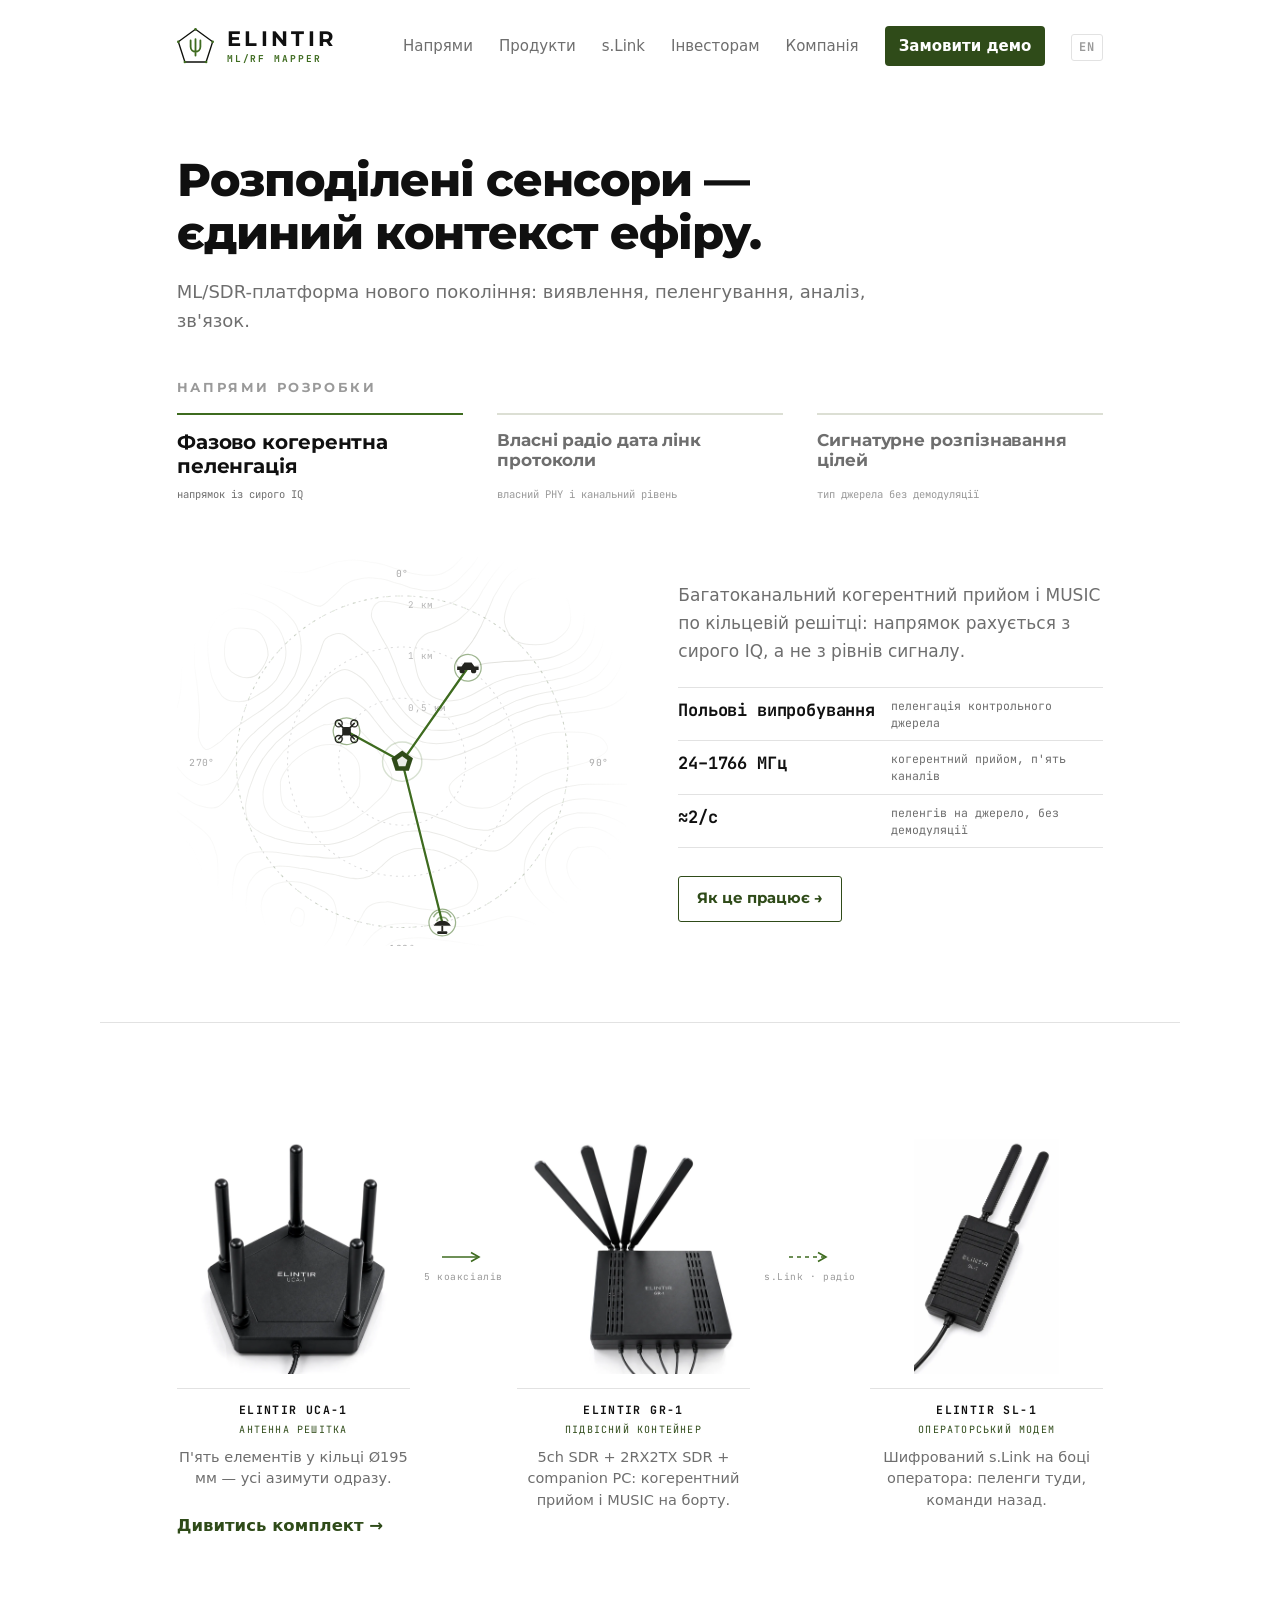
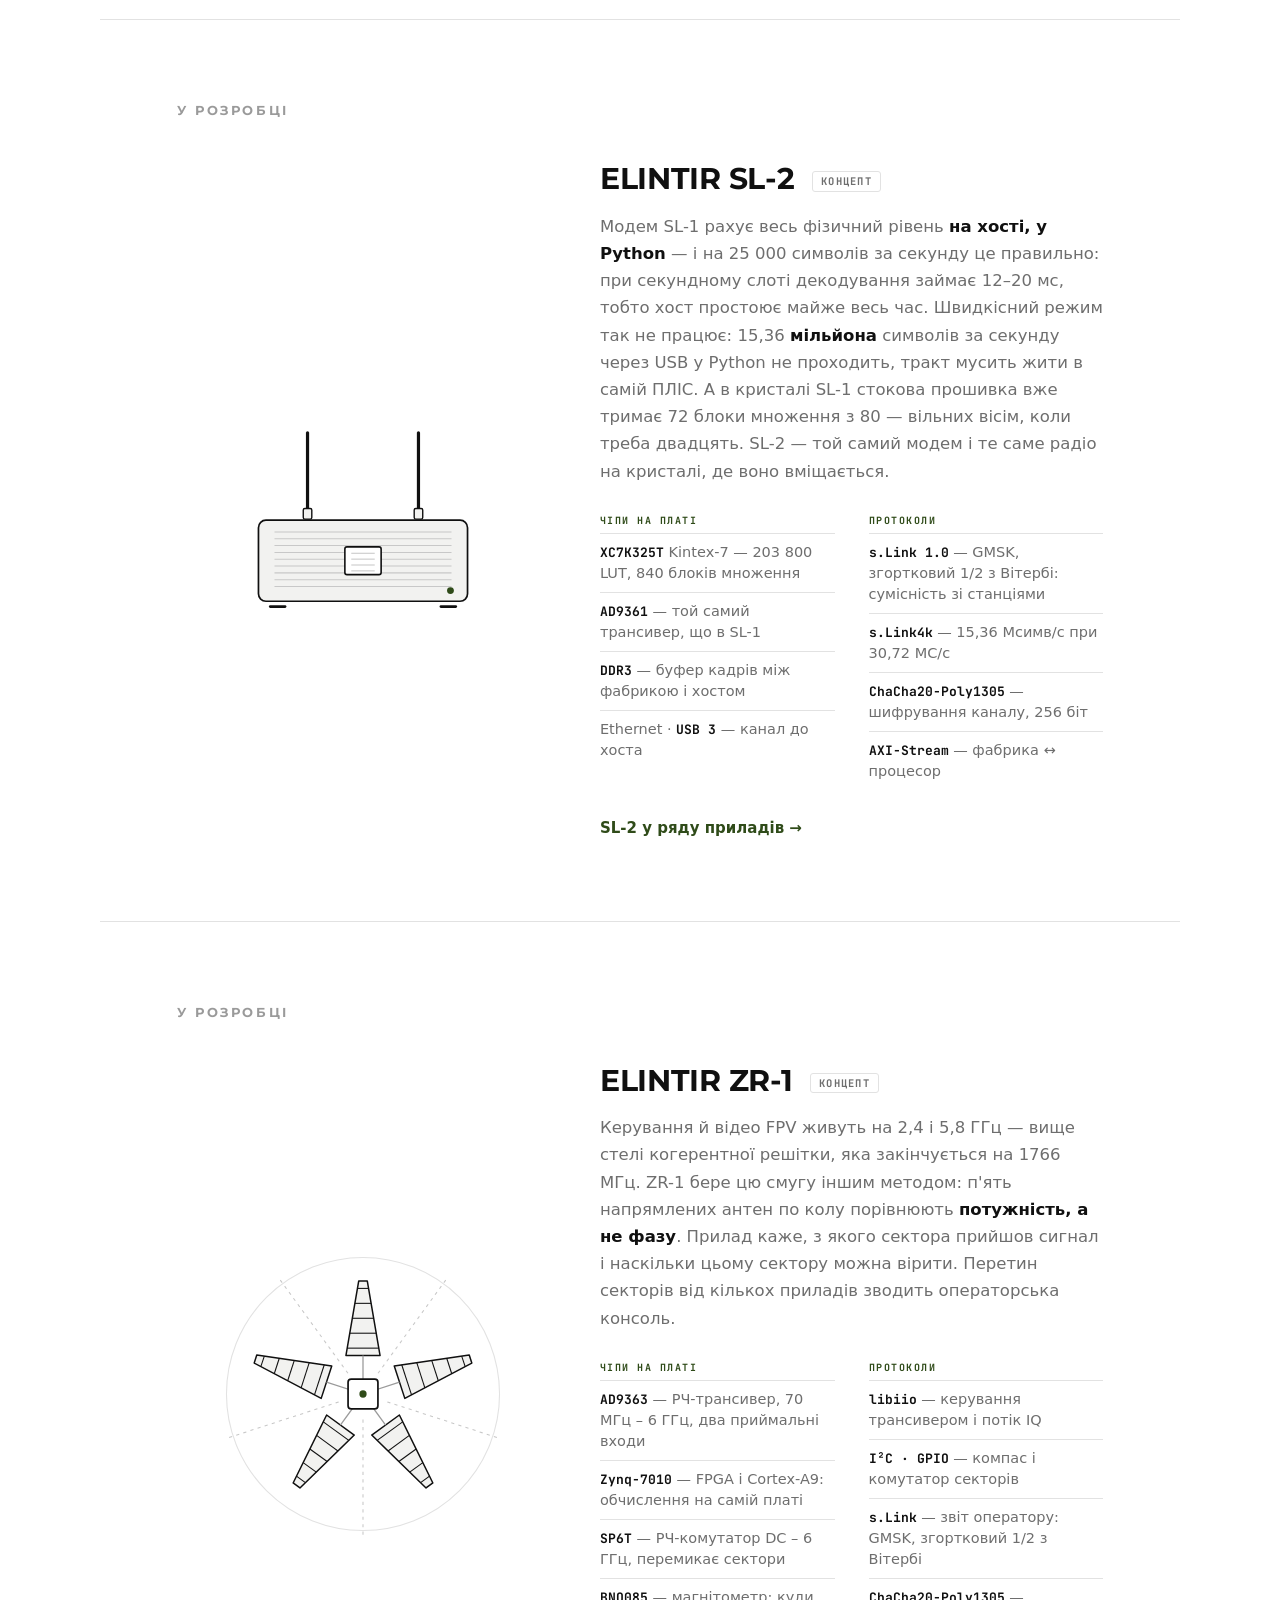
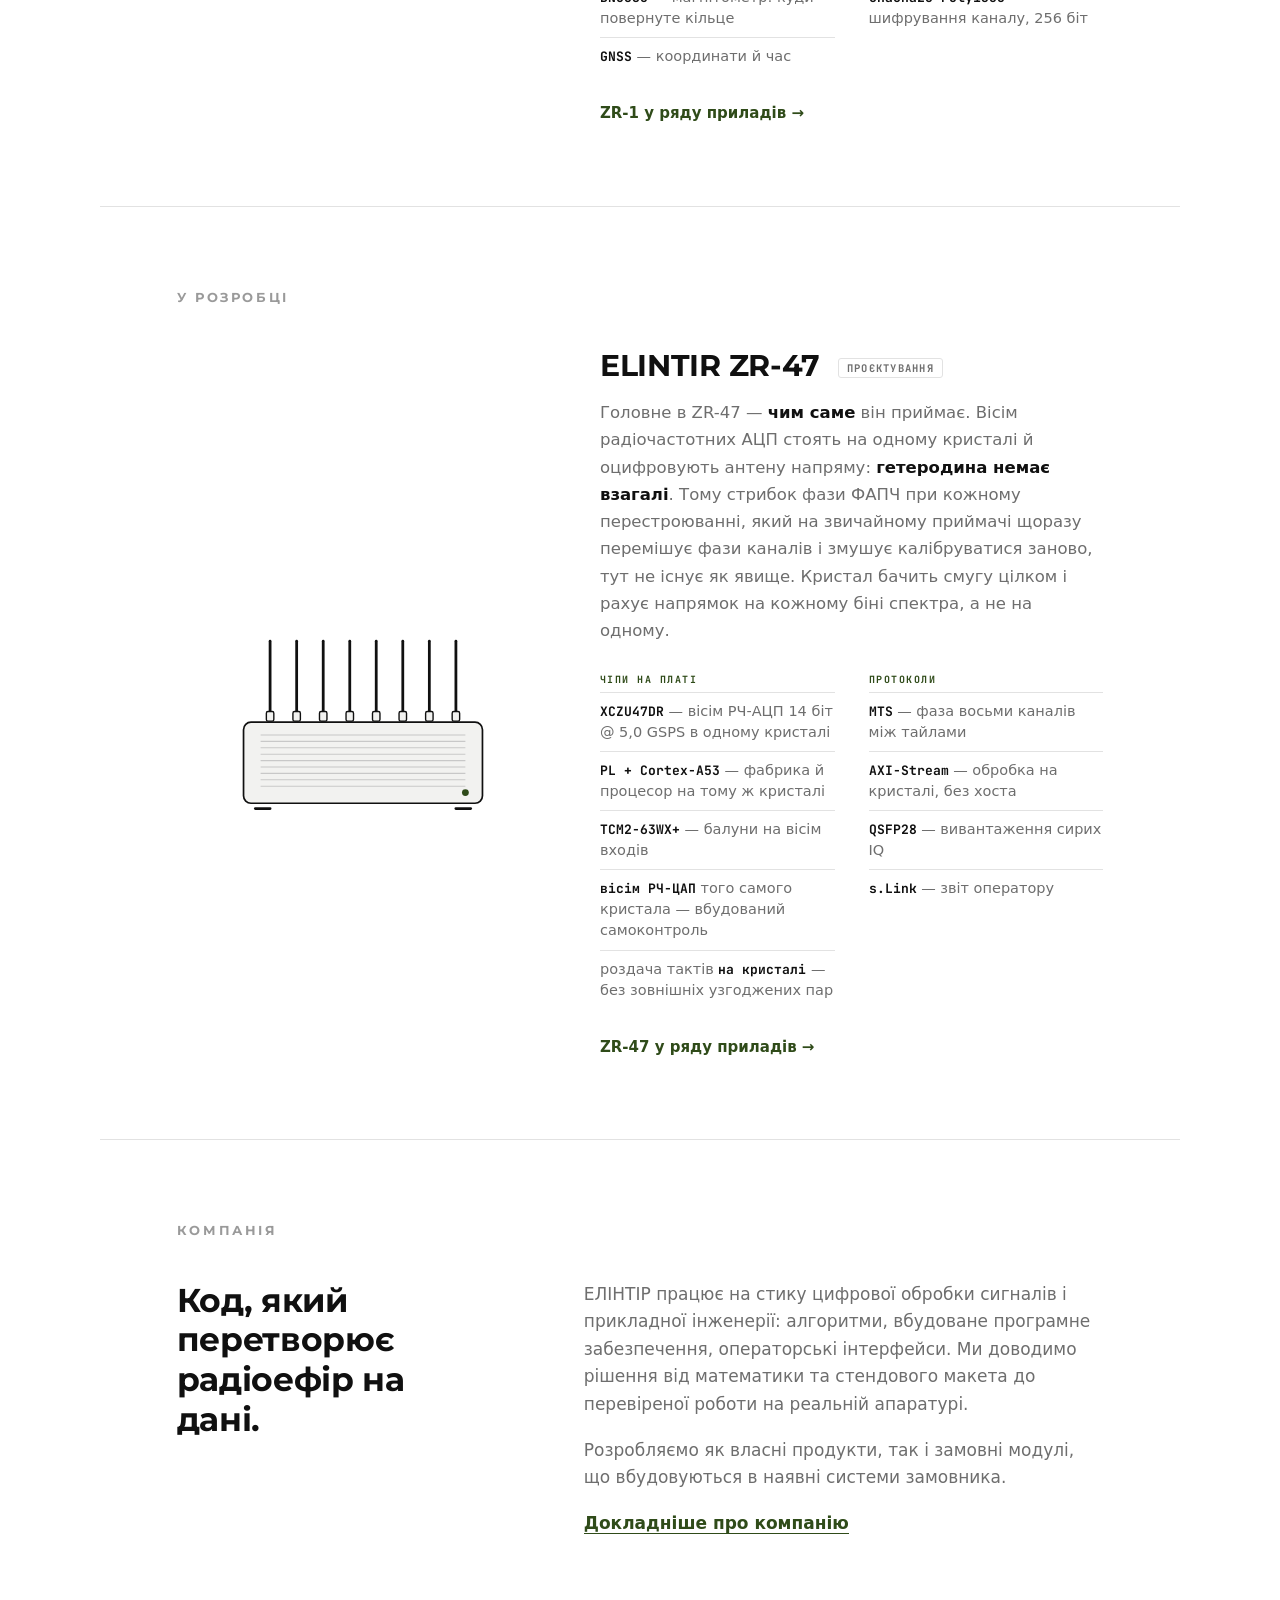
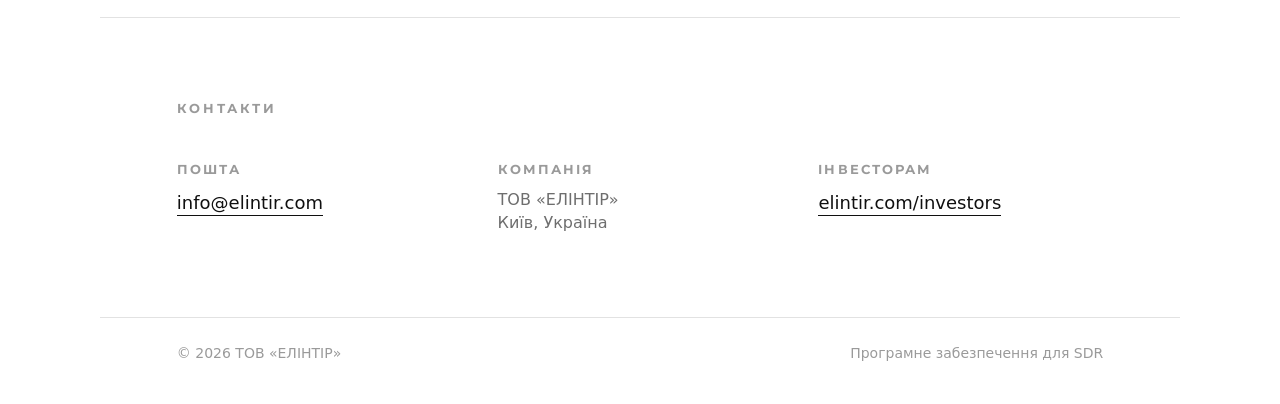
==== commit e6aa2b88: "site: generalize outdated field measurements on hardware pages" ====
--- a/index.html
+++ b/index.html
@@ -935,7 +935,7 @@
             <div class="chan-body">
               <p>Багатоканальний когерентний прийом і MUSIC по кільцевій решітці: напрямок рахується з сирого IQ, а не з рівнів сигналу.</p>
               <dl class="ttx">
-                <dt>0,2–1,5°</dt><dd>розкид пеленга · 107 вимірів у полі</dd>
+                <dt>Польові випробування</dt><dd>пеленгація контрольного джерела</dd>
                 <dt>24–1766 МГц</dt><dd>когерентний прийом, п'ять каналів</dd>
                 <dt>≈2/с</dt><dd>пеленгів на джерело, без демодуляції</dd>
               </dl>
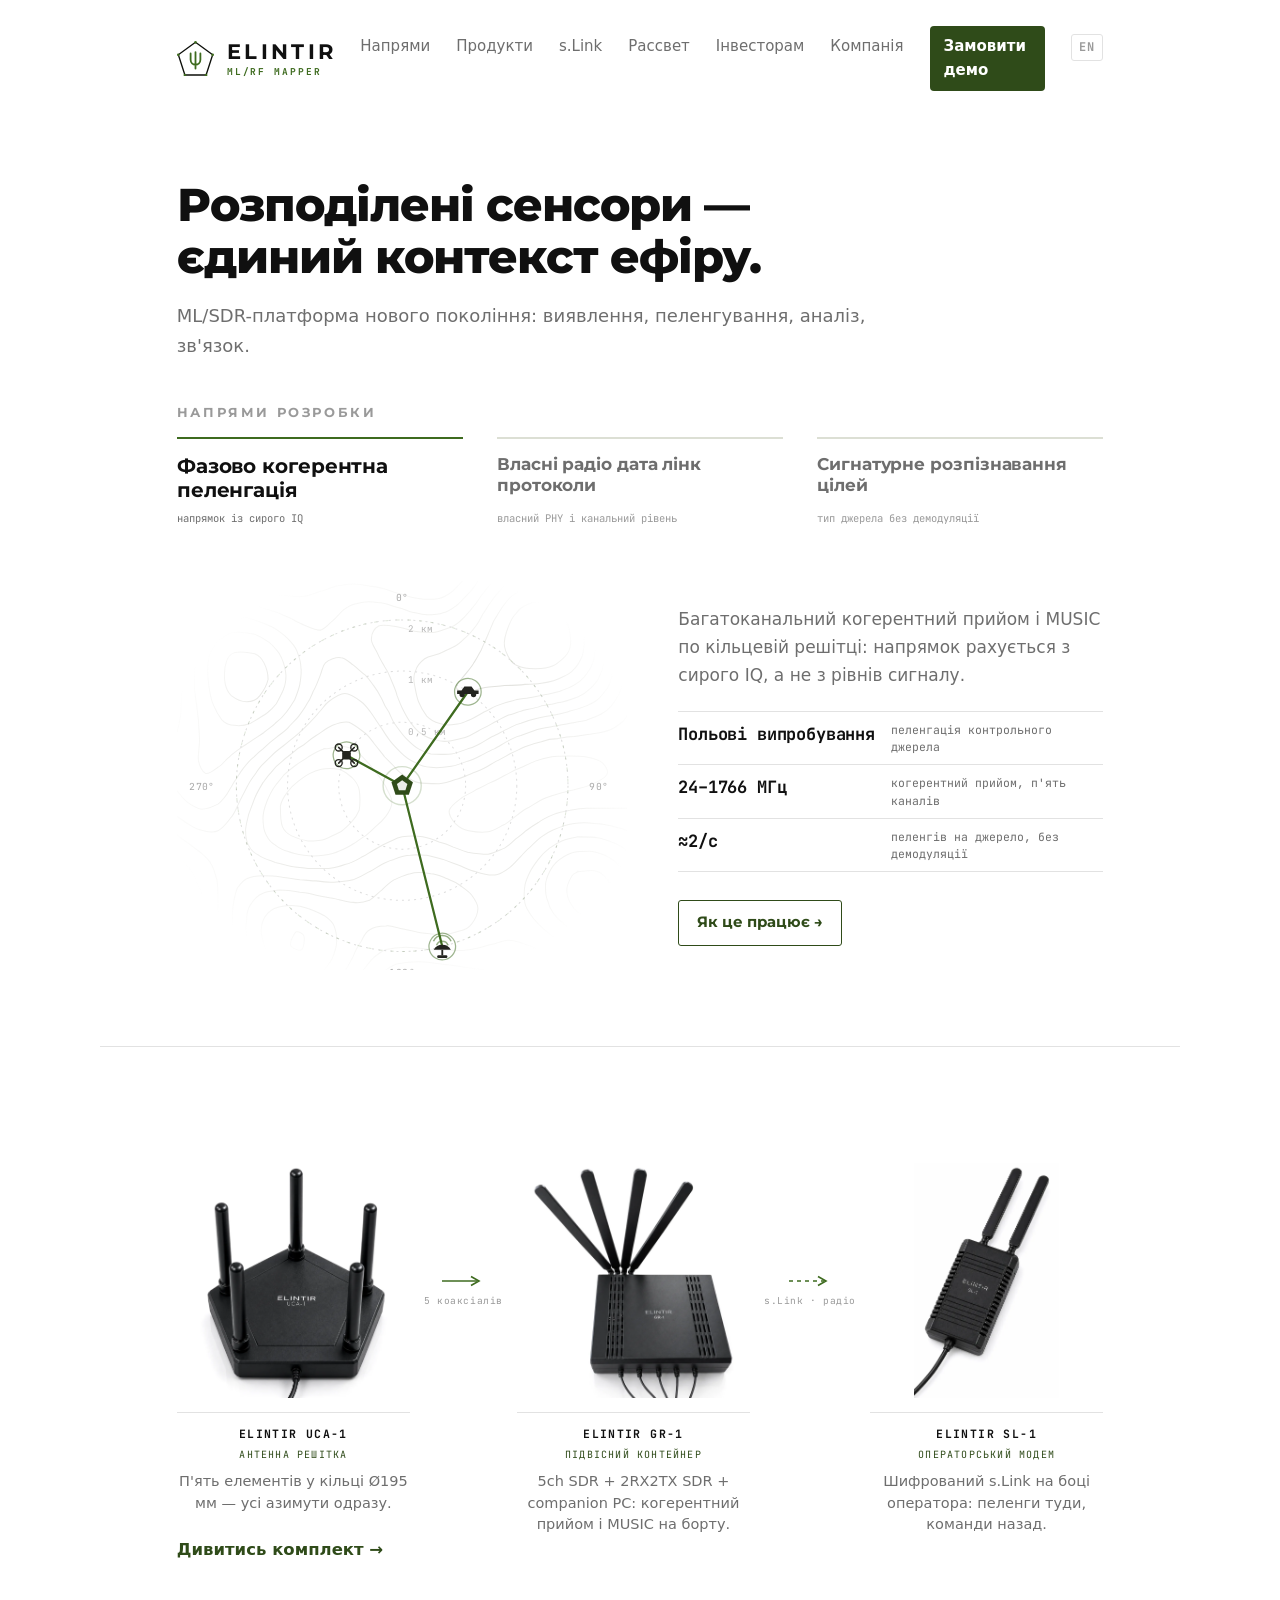
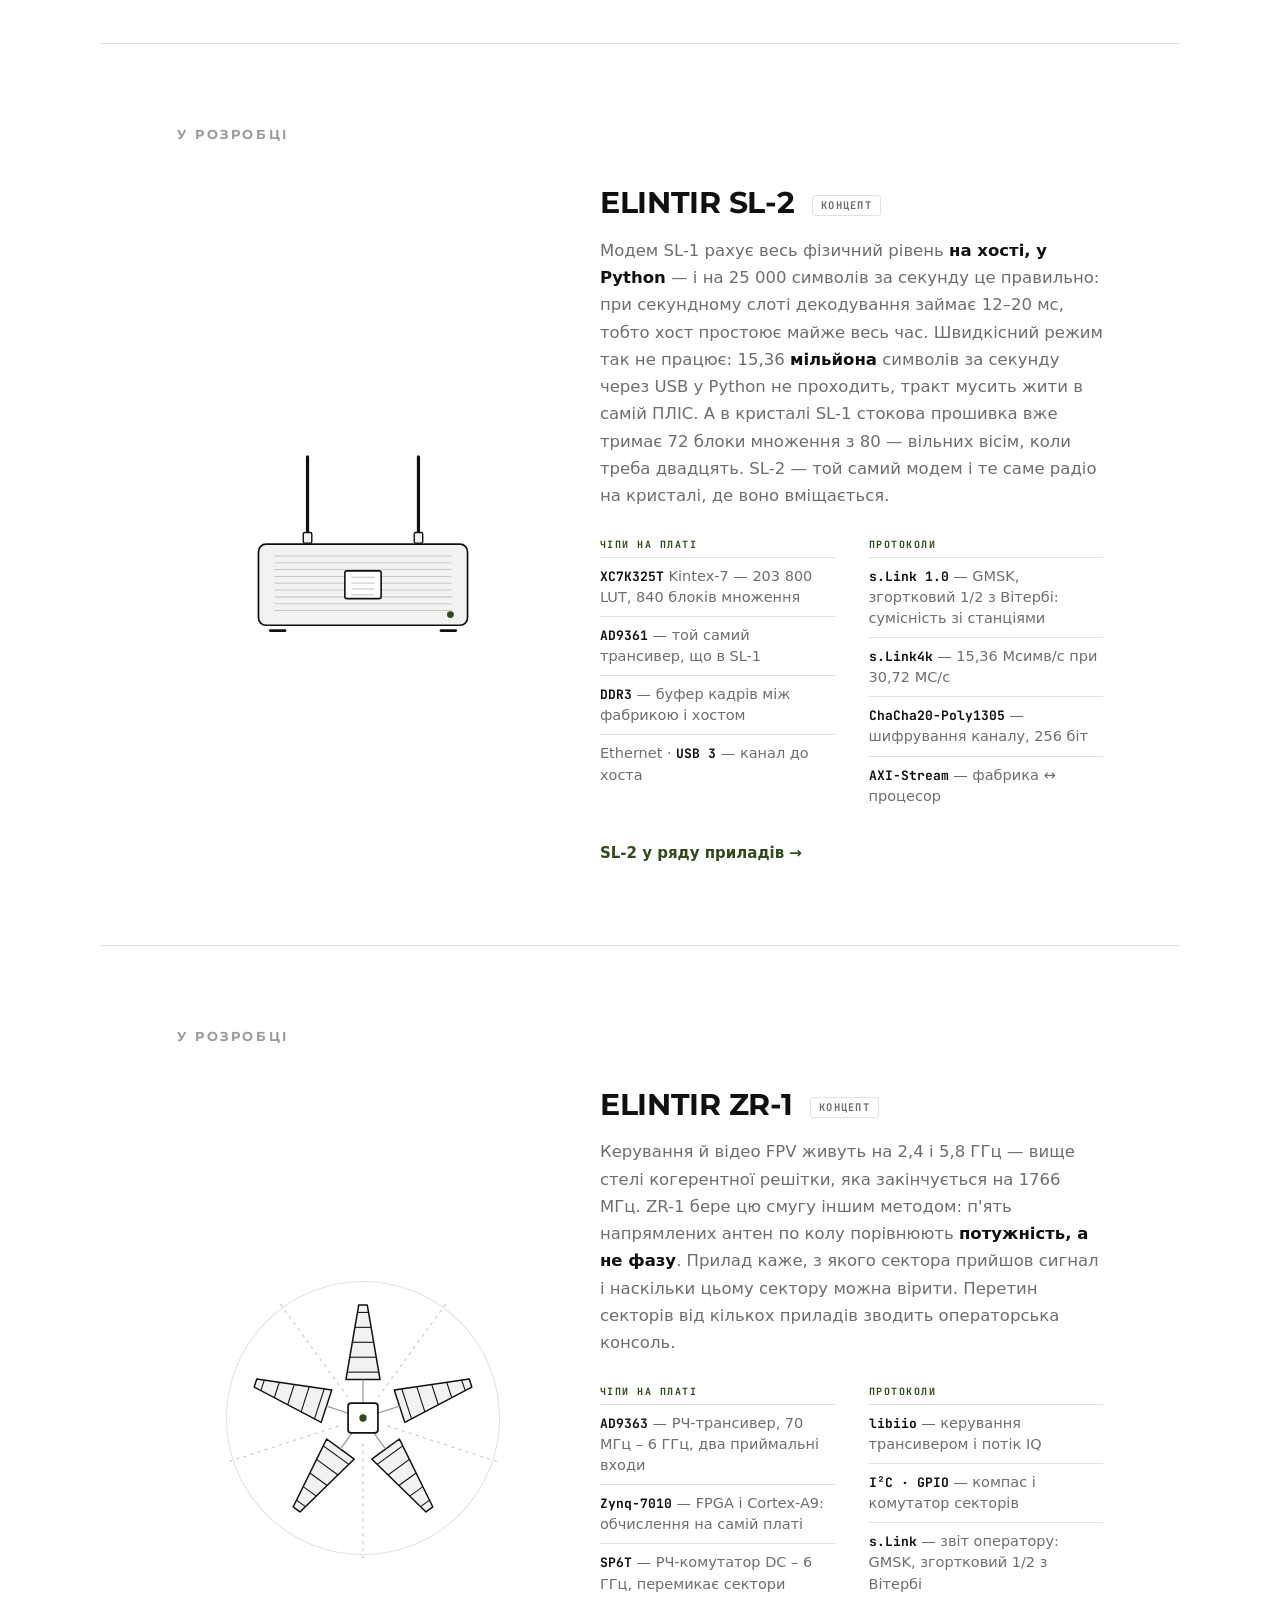
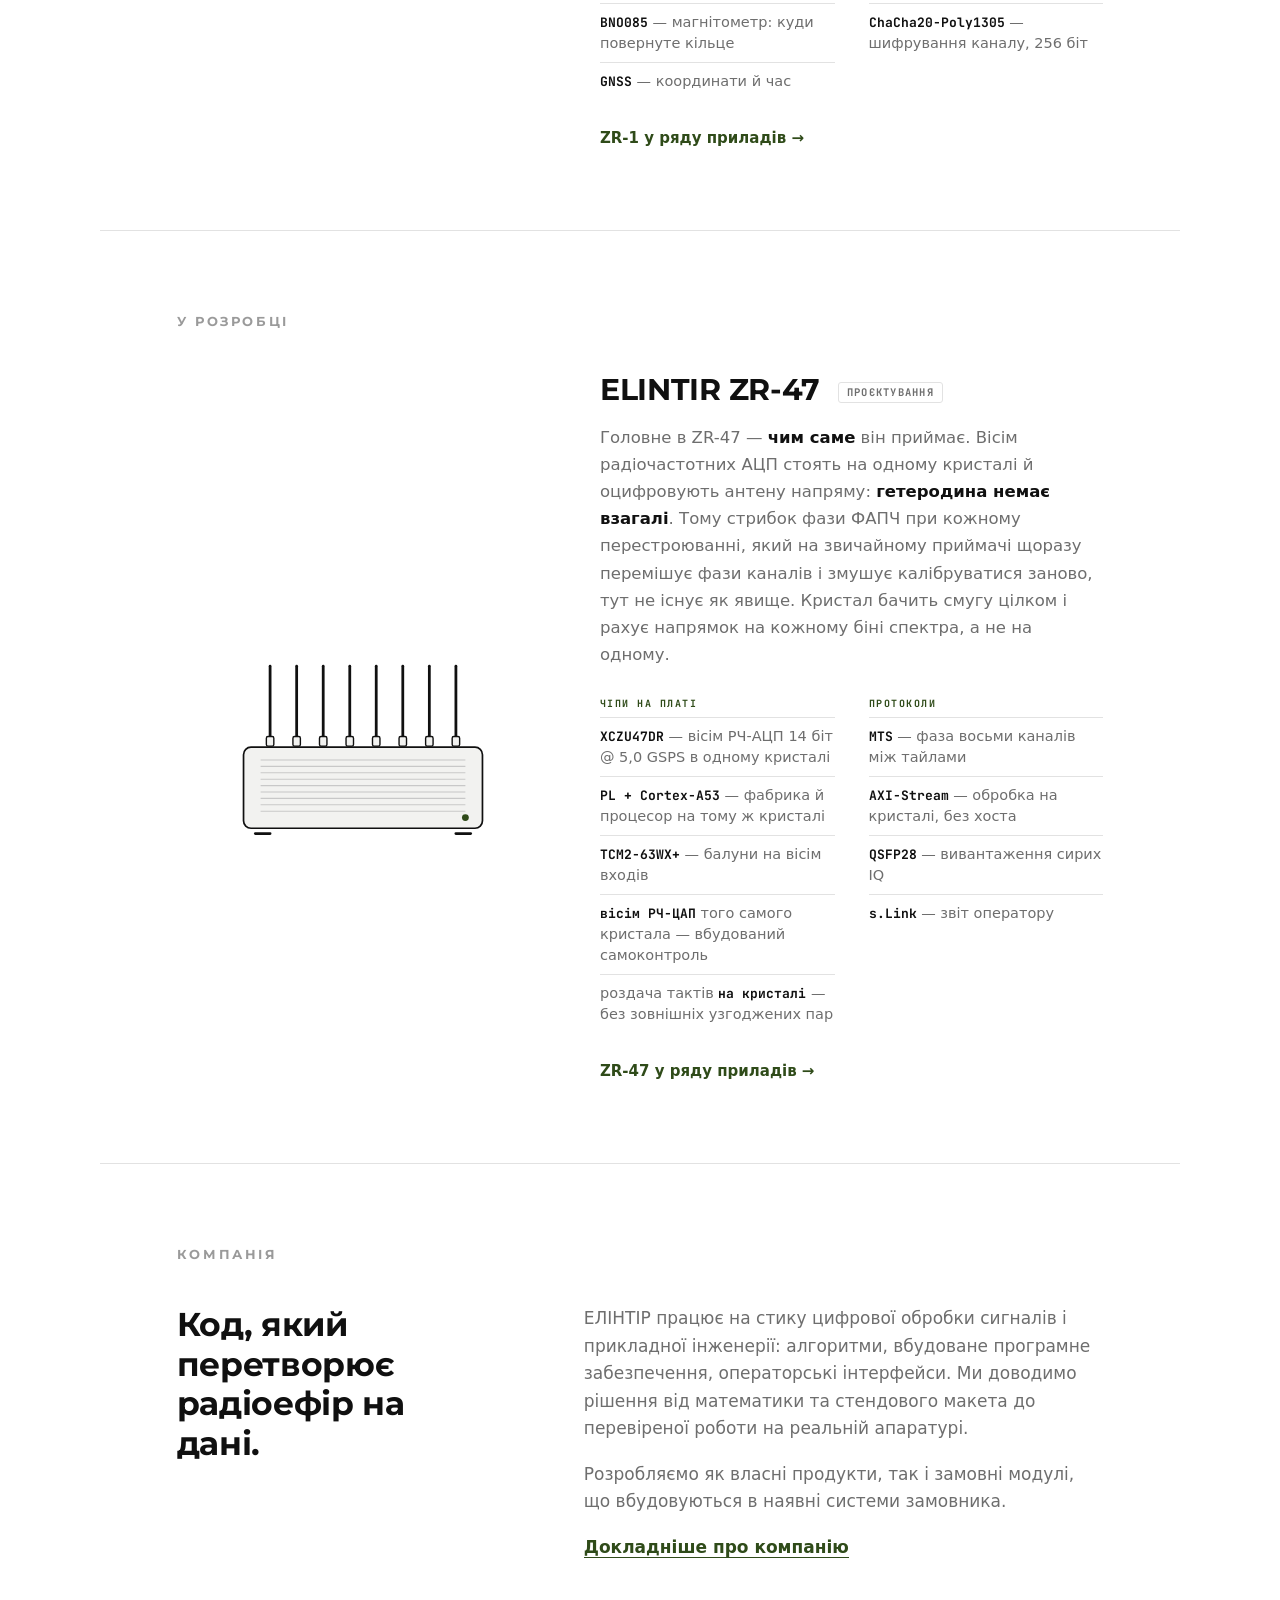
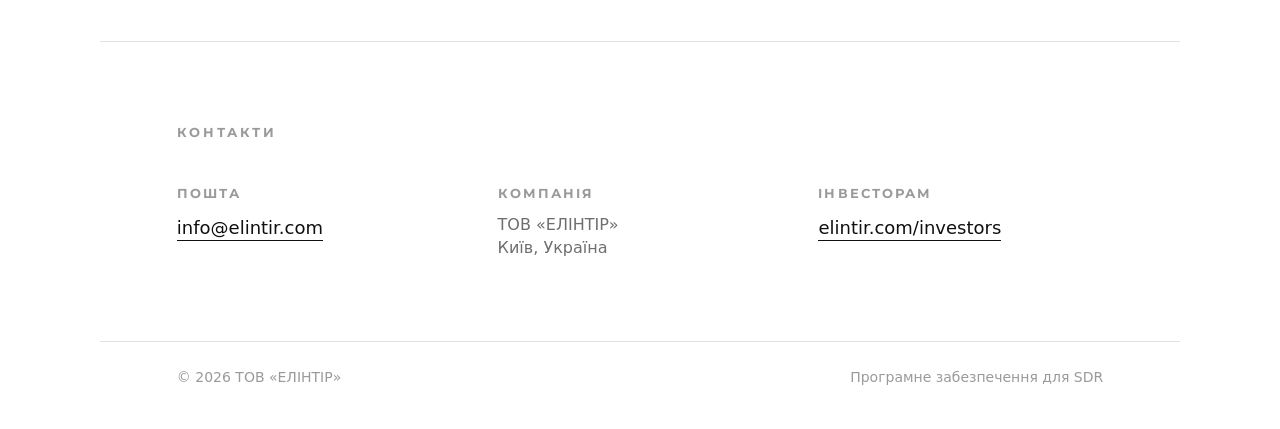
==== commit 89e34e92: "site: add RASSVET demo and scheduled data updater" ====
--- a/index.html
+++ b/index.html
@@ -792,6 +792,7 @@
         <a class="hide-sm" href="/#directions">Напрями</a>
         <a href="/hardware/">Продукти</a>
         <a href="/slink/">s.Link</a>
+        <a href="/rassvet/">Рассвет</a>
         <a href="/investors/">Інвесторам</a>
         <a href="/company/">Компанія</a>
         <a class="demo" href="mailto:info@elintir.com?subject=%D0%97%D0%B0%D0%BF%D0%B8%D1%82%20%D0%BD%D0%B0%20%D0%B4%D0%B5%D0%BC%D0%BE%D0%BD%D1%81%D1%82%D1%80%D0%B0%D1%86%D1%96%D1%8E%20ELINTIR">Замовити демо</a>
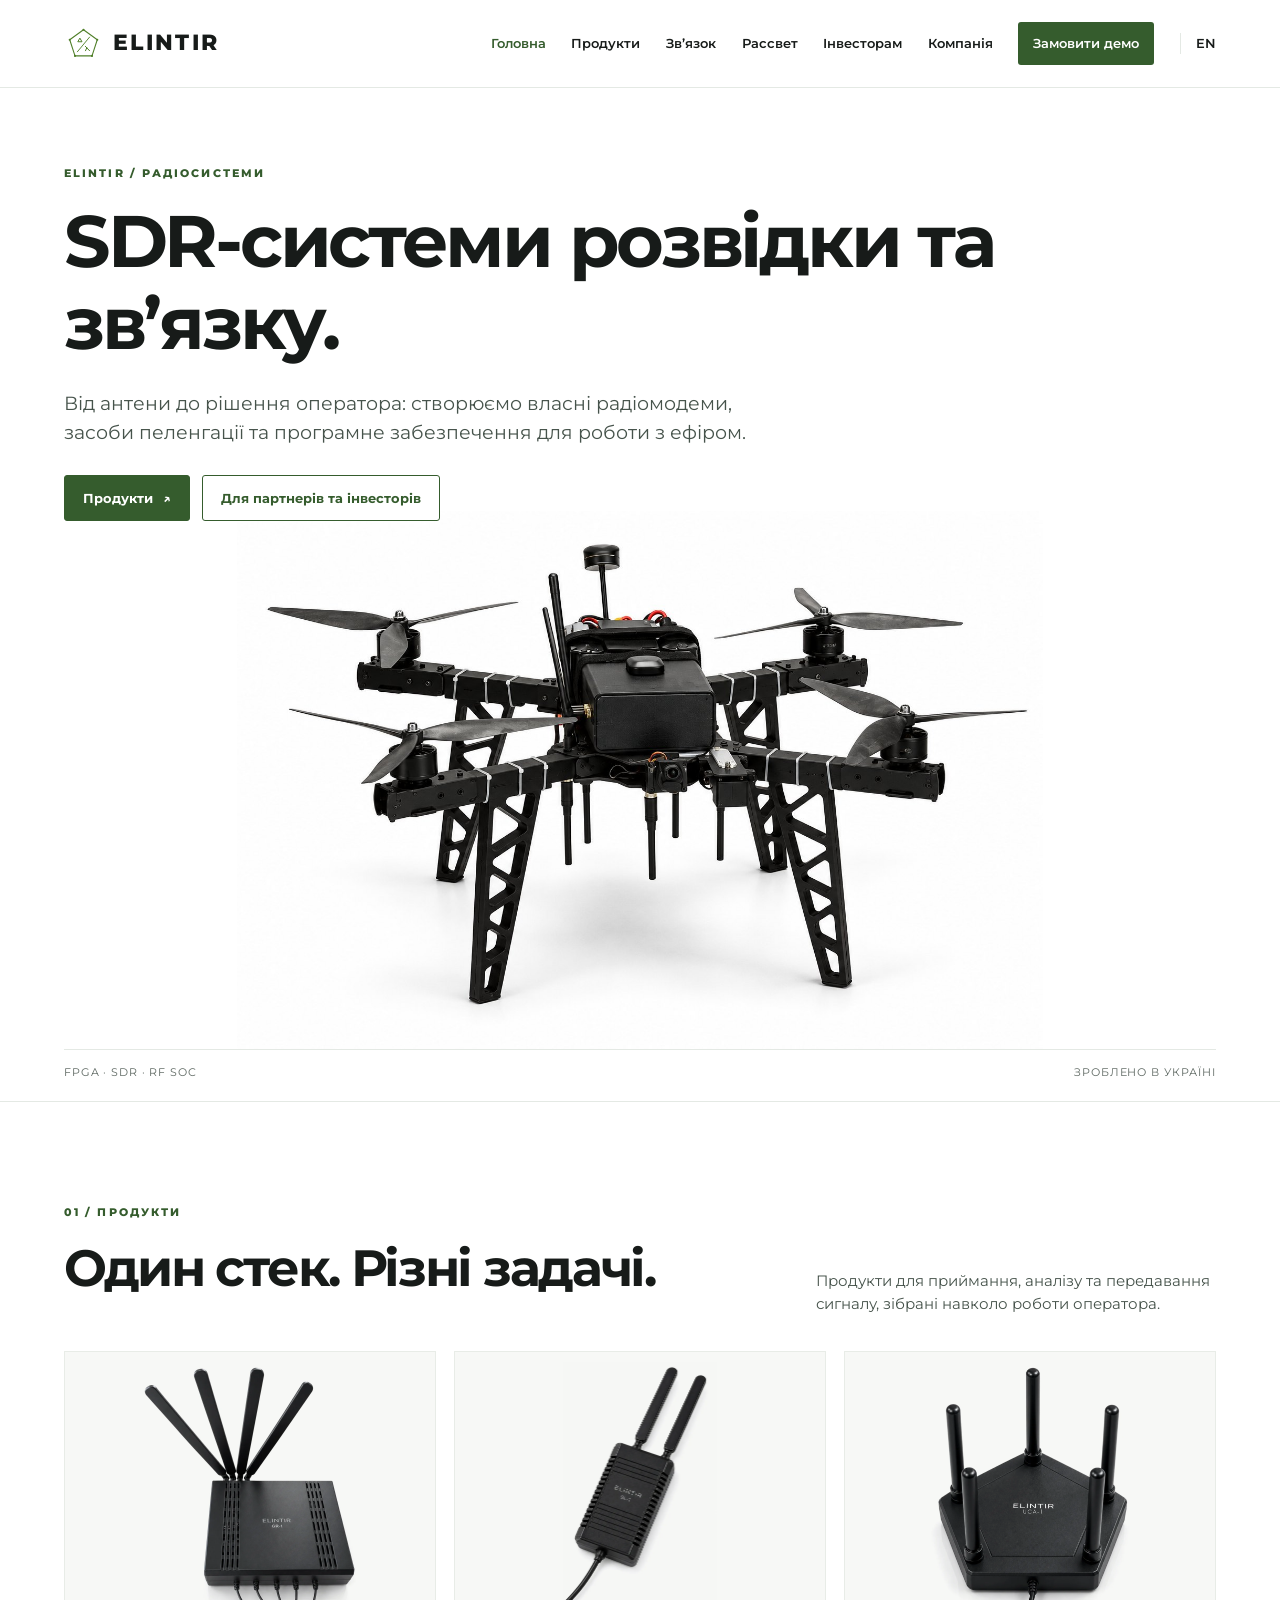
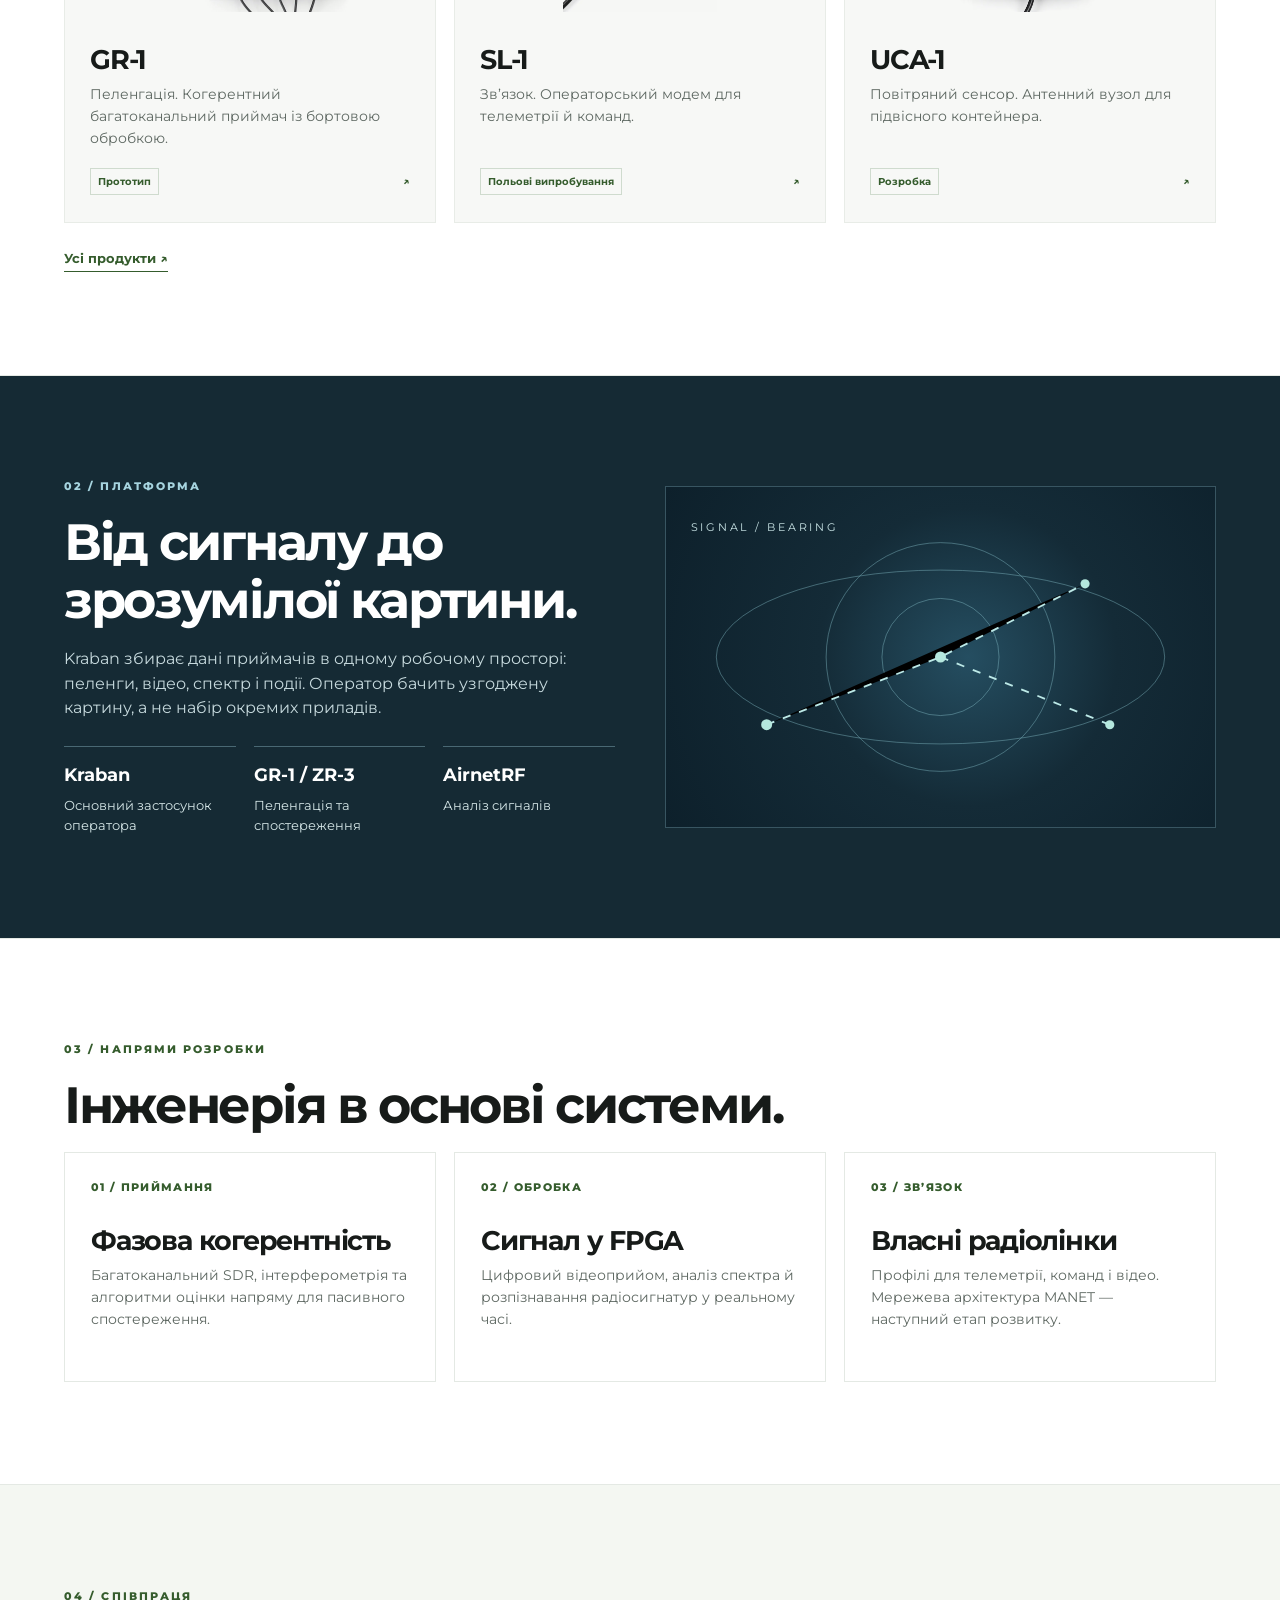
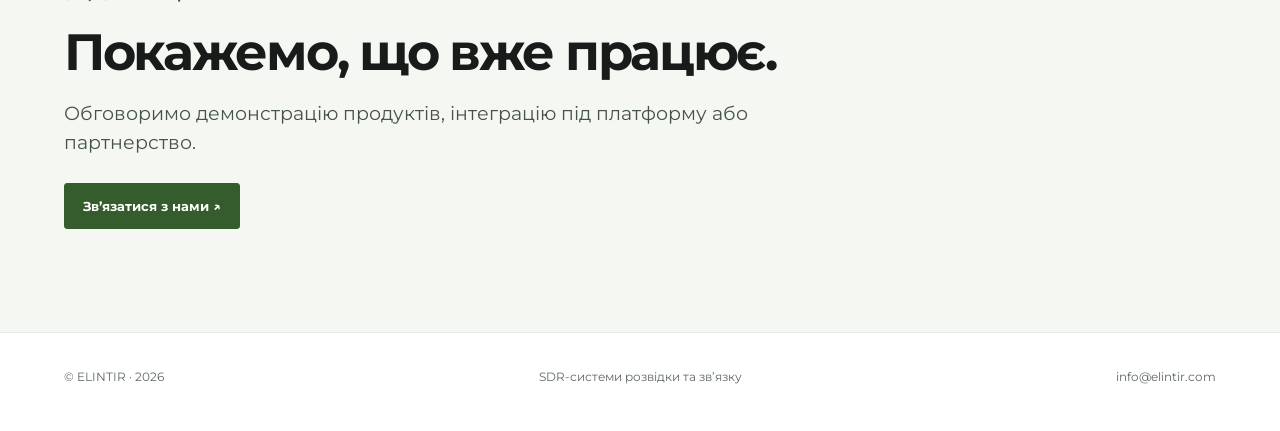
==== commit 64d70da4: "site: refresh investor-facing ELINTIR pages" ====
--- a/index.html
+++ b/index.html
@@ -1,1547 +1,36 @@
 <!doctype html>
-<html lang="uk">
-  <head>
-    <meta charset="utf-8">
-    <meta name="viewport" content="width=device-width, initial-scale=1">
-    <title>ТОВ «ЕЛІНТІР» — програмне забезпечення для SDR, RF SoC і FPGA</title>
-    <meta
-      name="description"
-      content="ТОВ «ЕЛІНТІР» розробляє програмне забезпечення нового покоління для SDR, RF SoC і FPGA: фазово когерентна пеленгація, власні радіо дата лінк протоколи, сигнатурне розпізнавання цілей."
-    >
-    <meta name="theme-color" content="#ffffff">
-    <meta property="og:title" content="ТОВ «ЕЛІНТІР»">
-    <meta property="og:description" content="Програмне забезпечення нового покоління для SDR, RF SoC і FPGA: пеленгація, радіолінки, розпізнавання сигнатур.">
-    <meta property="og:type" content="website">
-    <meta property="og:locale" content="uk_UA">
-    <meta property="og:image" content="https://elintir.com/assets/products/elintir-og-product.jpg">
-    <meta property="og:image:width" content="1200">
-    <meta property="og:image:height" content="630">
-    <meta property="og:image:alt" content="ELINTIR UCA-1, GR-1 and SL-1">
-    <meta name="twitter:card" content="summary_large_image">
-    <link rel="canonical" href="https://elintir.com/">
-    <link rel="alternate" hreflang="uk" href="https://elintir.com/">
-    <link rel="alternate" hreflang="en" href="https://elintir.com/en/">
-    <link rel="icon" type="image/svg+xml" href="/assets/branding/elintir-favicon.svg">
-    <link rel="icon" href="/assets/favicon.ico" sizes="any">
-    <link rel="apple-touch-icon" href="/assets/icon-192.png">
-    <link rel="preconnect" href="https://fonts.googleapis.com">
-    <link rel="preconnect" href="https://fonts.gstatic.com" crossorigin>
-    <link rel="stylesheet" href="https://fonts.googleapis.com/css2?family=Montserrat:wght@600;700;800&family=JetBrains+Mono:wght@400;700&display=swap">
-    <style>
-      :root {
-        color-scheme: light;
-        --bg: #ffffff;
-        --ink: #101010;
-        --muted: #6e6e6e;
-        --faint: #9a9a9a;
-        --line: #e2e2e2;
-        --line-2: #dcdfd4;
-        --pad: clamp(20px, 6vw, 88px);
-        --sans: Calibri, Carlito, Candara, "Segoe UI", ui-sans-serif, system-ui, sans-serif;
-        --mono: "JetBrains Mono", "Cascadia Mono", Consolas, ui-monospace, monospace;
-        --display: "Montserrat", "Segoe UI", ui-sans-serif, system-ui, sans-serif;
-        --brand-green: #3e6b1f;
-        --brand-green-deep: #2f4b19;
-      }
-
-      * {
-        box-sizing: border-box;
-      }
-
-      html {
-        scroll-behavior: smooth;
-      }
-
-      body {
-        margin: 0;
-        min-width: 320px;
-        background: var(--bg);
-        color: var(--ink);
-        font-family: var(--sans);
-        font-size: 17px;
-        line-height: 1.62;
-        -webkit-font-smoothing: antialiased;
-      }
-
-      a {
-        color: inherit;
-      }
-
-      .wrap {
-        width: min(1080px, 100%);
-        margin: 0 auto;
-        padding: 0 var(--pad);
-      }
-
-      /* ---------- topbar ---------- */
-
-      .topbar {
-        display: flex;
-        align-items: center;
-        justify-content: space-between;
-        gap: 24px;
-        padding-top: 26px;
-        padding-bottom: 26px;
-      }
-
-      .brand {
-        display: inline-flex;
-        align-items: center;
-        gap: 13px;
-        text-decoration: none;
-      }
-
-      .brand-mark { width: 37px; height: 35.3px; display: block; flex: none; }
-
-      .brand-text { display: flex; flex-direction: column; line-height: 1; }
-
-      .brand-name {
-        font-family: var(--display);
-        font-size: 21px;
-        font-weight: 700;
-        letter-spacing: 0.16em;
-        color: var(--ink);
-      }
-
-      .brand-slogan {
-        margin-top: 5px;
-        font-family: var(--mono);
-        font-size: 9.5px;
-        font-weight: 700;
-        letter-spacing: 0.2em;
-        color: var(--brand-green);
-      }
-
-      .topbar nav {
-        display: flex;
-        gap: 26px;
-        color: var(--muted);
-        font-size: 15px;
-      }
-
-      .topbar nav a {
-        text-decoration: none;
-        padding-bottom: 4px;
-      }
-
-      .topbar nav a.lang {
-        font-family: var(--mono);
-        font-size: 12px;
-        font-weight: 700;
-        letter-spacing: 0.08em;
-        color: var(--faint);
-        border: 1px solid var(--line);
-        border-radius: 3px;
-        padding: 3px 7px;
-      }
-      .topbar nav a.lang:hover { color: var(--ink); border-color: var(--faint); }
-
-
-      .topbar nav a:hover {
-        color: var(--ink);
-      }
-
-      .topbar nav a.current {
-        color: var(--ink);
-        font-weight: 700;
-        box-shadow: inset 0 -3px 0 0 var(--brand-green);
-      }
-
-      /* ---------- hero ---------- */
-
-      .hero {
-        padding-top: clamp(44px, 8vw, 88px);
-        padding-bottom: clamp(48px, 8vw, 92px);
-      }
-
-      h1 {
-        font-family: var(--display);
-        margin: 0;
-        max-width: 28ch;
-        font-size: clamp(29px, 4.4vw, 46px);
-        line-height: 1.14;
-        letter-spacing: -0.022em;
-        font-weight: 800;
-      }
-
-      .hero-cta {
-        display: flex;
-        flex-wrap: wrap;
-        align-items: center;
-        gap: 14px 22px;
-        margin-top: 32px;
-      }
-
-      a.btn {
-        display: inline-block;
-        text-decoration: none;
-        font-family: var(--display);
-        font-weight: 700;
-        color: #fff;
-        background: var(--brand-green-deep);
-        padding: 13px 24px;
-        border-radius: 4px;
-        font-size: 16px;
-        white-space: nowrap;
-      }
-      a.btn:hover { background: var(--brand-green); }
-
-      a.btn-ghost {
-        text-decoration: none;
-        font-weight: 700;
-        font-size: 16px;
-        color: var(--brand-green-deep);
-        border-bottom: 1px solid var(--brand-green-deep);
-        padding-bottom: 2px;
-      }
-      a.btn-ghost:hover { color: var(--brand-green); border-bottom-color: var(--brand-green); }
-
-      .tagline {
-        margin: 18px 0 0;
-        color: var(--muted);
-        font-size: clamp(16px, 1.9vw, 18px);
-      }
-
-      /* ---------- hero: track map (moved from /hardware/) ---------- */
-
-      /* ---------- напрями: канальний перемикач ---------- */
-
-      .hero > .tagline { max-width: 66ch; }
-
-      .hero { padding-top: clamp(34px, 5.2vw, 62px); padding-bottom: clamp(40px, 6vw, 76px); }
-
-      .chan { margin-top: clamp(26px, 3.6vw, 42px); }
-
-      .chan-label {
-        font-family: var(--display);
-        margin: 0 0 14px;
-        color: var(--faint);
-        font-size: 13px;
-        font-weight: 700;
-        letter-spacing: 0.2em;
-        text-transform: uppercase;
-      }
-
-      .chan-bar {
-        display: grid;
-        grid-template-columns: repeat(3, minmax(0, 1fr));
-        gap: 0 clamp(18px, 3vw, 34px);
-      }
-
-      .chan-tab {
-        position: relative;
-        display: flex;
-        flex-direction: column;
-        width: 100%;
-        min-height: 106px;
-        margin: 0;
-        padding: 15px 0 17px;
-        text-align: left;
-        font: inherit;
-        color: inherit;
-        background: none;
-        border: 0;
-        border-top: 2px solid var(--line-2);
-        border-radius: 0;
-        cursor: pointer;
-        -webkit-appearance: none;
-        appearance: none;
-      }
-
-      .chan-tab::after {
-        content: "";
-        position: absolute;
-        left: 0;
-        top: -2px;
-        width: 0;
-        height: 2px;
-        background: var(--brand-green);
-      }
-
-      .chan-name {
-        display: block;
-        flex: 1 0 auto;
-        margin-top: 0;
-        font-family: var(--display);
-        font-size: 16.5px;
-        font-weight: 700;
-        line-height: 1.26;
-        letter-spacing: -0.005em;
-        color: var(--muted);
-        transition: font-size 0.26s ease, color 0.26s ease;
-      }
-
-      .chan-sub {
-        display: block;
-        margin-top: 8px;
-        font-family: var(--mono);
-        font-size: 10.5px;
-        line-height: 1.45;
-        color: var(--faint);
-        transition: color 0.26s ease;
-      }
-
-      .chan-tab:hover .chan-name { color: var(--ink); }
-      .chan-tab:focus-visible { outline: 2px solid var(--brand-green); outline-offset: 3px; }
-      .chan-tab[aria-selected="true"] .chan-name { font-size: 19.5px; color: var(--ink); }
-      .chan-tab[aria-selected="true"] .chan-sub { color: var(--muted); }
-      .chan[data-auto="off"] .chan-tab[aria-selected="true"] { border-top-color: var(--brand-green); }
-
-      .chan[data-auto="on"] .chan-tab[aria-selected="true"]::after,
-      .chan[data-auto="hold"] .chan-tab[aria-selected="true"]::after {
-        animation: chan-fill 11s linear forwards;
-      }
-      .chan[data-auto="hold"] .chan-tab[aria-selected="true"]::after { animation-play-state: paused; }
-      @keyframes chan-fill { from { width: 0; } to { width: 100%; } }
-
-      .chan-pane {
-        display: grid;
-        grid-template-columns: minmax(0, 1.06fr) minmax(0, 1fr);
-        gap: clamp(24px, 4vw, 54px);
-        align-items: center;
-        padding-top: clamp(24px, 3.4vw, 38px);
-      }
-      .chan-pane[hidden] { display: none !important; }
-
-      .chan-pane:not([hidden]) > * { animation: chan-in 0.42s cubic-bezier(0.22, 0.61, 0.36, 1) both; }
-      .chan-pane:not([hidden]) > .chan-body { animation-delay: 0.07s; }
-      @keyframes chan-in {
-        from { opacity: 0; transform: translateY(9px); }
-        to { opacity: 1; transform: none; }
-      }
-
-      .chan-fig { margin: 0; }
-      .chan-fig svg { width: 100%; max-width: 470px; height: auto; display: block; margin: 0 auto; }
-
-      .chan-body > p {
-        margin: 0;
-        max-width: 52ch;
-        color: var(--muted);
-        font-size: 17px;
-        line-height: 1.65;
-      }
-
-      .ttx {
-        display: grid;
-        grid-template-columns: max-content minmax(0, 1fr);
-        margin: 22px 0 0;
-        border-top: 1px solid var(--line);
-      }
-
-      .ttx dt,
-      .ttx dd {
-        margin: 0;
-        padding: 9px 0;
-        border-bottom: 1px solid var(--line);
-        font-family: var(--mono);
-      }
-
-      .ttx dt {
-        font-size: 17px;
-        font-weight: 700;
-        letter-spacing: -0.01em;
-        color: var(--ink);
-        font-variant-numeric: tabular-nums;
-        white-space: nowrap;
-      }
-
-      .ttx dd {
-        padding-left: 16px;
-        font-size: 11.5px;
-        line-height: 1.5;
-        color: var(--muted);
-      }
-
-      .chan-body > .chan-more { margin: 28px 0 0; }
-      .chan-more a {
-        display: inline-block;
-        padding: 10px 18px;
-        font-family: var(--display);
-        font-size: 14.5px;
-        font-weight: 700;
-        color: var(--brand-green-deep);
-        text-decoration: none;
-        border: 1px solid var(--brand-green-deep);
-        border-radius: 3px;
-        transition: background-color 0.18s ease, color 0.18s ease;
-      }
-      .chan-more a:hover { background: var(--brand-green-deep); color: #fff; }
-      .chan-more a:focus-visible { outline: 2px solid var(--brand-green); outline-offset: 3px; }
-
-      @media (prefers-reduced-motion: reduce) {
-        .chan-tab::after { animation: none !important; }
-        .chan-name, .chan-sub, .chan-more a { transition: none; }
-        .chan-pane:not([hidden]) > * { animation: none; }
-      }
-
-      .track-map .c { fill: none; stroke: #ebebe8; stroke-width: 1; }
-      .track-map .c0, .track-map .c1 { stroke: #f2f2f0; }
-      .track-map .c7, .track-map .c8 { stroke: #e2e2de; }
-
-      .track-map .ring { fill: none; stroke: #dedede; stroke-width: 1; stroke-dasharray: 2 4; }
-      .track-map .ring-lab, .track-map .tick {
-        font-family: var(--mono); font-size: 9.5px; fill: #a8a8a8; letter-spacing: 0.04em;
-      }
-      .track-map .ring-lab { font-size: 9px; fill: #b6b6b6; }
-
-      .track-map .sweep {
-        fill: none; stroke: var(--brand-green); stroke-width: 1;
-        opacity: 0.16; stroke-dasharray: 3 8;
-      }
-
-      /* the station mark is the array's own pentagon */
-      .track-map .station .core { fill: var(--brand-green-deep); }
-      .track-map .station .core-in { fill: #fff; opacity: 0.9; }
-      .track-map .station .halo { fill: none; stroke: var(--brand-green); stroke-width: 1.4; }
-
-      .track-map .beam { stroke: var(--brand-green); stroke-width: 2.2; stroke-linecap: round; }
-      .track-map .lock { fill: none; stroke: var(--brand-green); stroke-width: 1.2; opacity: 0.5; }
-
-      .track-map .ico { fill: #23241f; stroke: none; }
-      .track-map .ic-arm line { stroke: #23241f; stroke-width: 1.6; stroke-linecap: round; }
-      .track-map .ic-rot circle { fill: none; stroke: #23241f; stroke-width: 1.3; }
-      .track-map .ic-radar .dish { fill: #23241f; }
-      .track-map .ic-radar .mast { stroke: #23241f; stroke-width: 1.8; }
-      .track-map .ic-radar .wave { fill: none; stroke: var(--brand-green); stroke-width: 1.4; opacity: 0.55; }
-
-      /* the bearing refresh — ~2 updates a second, which is the measured rate.
-         Opacity only: no transform, so nothing depends on transform-box. */
-      .track-map .beam, .track-map .lock { animation: elnt-blip 0.5s ease-out infinite; }
-      @keyframes elnt-blip { 0% { opacity: 1; } 70% { opacity: 0.45; } 100% { opacity: 0.35; } }
-
-      .track-map .ic-radar .w1 { animation: elnt-wave 2.2s ease-out infinite; }
-      .track-map .ic-radar .w2 { animation: elnt-wave 2.2s ease-out infinite 0.5s; }
-      @keyframes elnt-wave { 0% { opacity: 0; } 25% { opacity: 0.65; } 100% { opacity: 0; } }
-
-      @media (prefers-reduced-motion: reduce) {
-        .track-map .beam, .track-map .lock,
-        .track-map .ic-radar .w1, .track-map .ic-radar .w2 { animation: none; opacity: 1; }
-      }
-
-      /* readout under the map */
-      .fig-read { margin: 16px 0 0; }
-
-      .fig-line {
-        display: flex; flex-wrap: wrap; align-items: baseline; gap: 4px 12px;
-        margin: 0; padding: 9px 0; border-top: 1px solid var(--line);
-        font-family: var(--mono); font-size: 11px; color: var(--muted); letter-spacing: 0.02em;
-      }
-      .fig-line b { color: var(--ink); font-weight: 700; }
-      .fig-line .tag {
-        margin-left: auto; font-size: 9.5px; letter-spacing: 0.14em;
-        text-transform: uppercase; color: var(--faint); white-space: nowrap;
-      }
-      .fig-line .tag.m { color: var(--brand-green-deep); }
-
-      .fig-targets {
-        display: grid; grid-template-columns: repeat(3, minmax(0, 1fr)); gap: 14px;
-        padding-top: 12px; border-top: 1px solid var(--line);
-      }
-      .fig-targets div { font-family: var(--mono); font-size: 10px; color: var(--faint); line-height: 1.55; }
-      .fig-targets b { display: block; color: var(--ink); font-size: 11px; letter-spacing: 0.08em; margin-bottom: 2px; }
-      .fig-targets .sig { display: block; color: var(--brand-green-deep); }
-      .fig-targets .geo { display: block; color: var(--muted); }
-
-      @media (max-width: 560px) {
-        .zr-parts { grid-template-columns: 1fr; }
-        .fig-targets { grid-template-columns: 1fr 1fr; }
-      }
-
-
-      .lead {
-        max-width: 60ch;
-        margin: 30px 0 0;
-        color: var(--muted);
-        font-size: clamp(18px, 2.2vw, 21px);
-        line-height: 1.6;
-      }
-
-      .lead strong {
-        color: var(--ink);
-        font-weight: 700;
-      }
-
-      /* ---------- напрями ---------- */
-
-      .section {
-        padding-top: clamp(48px, 8vw, 80px);
-        padding-bottom: clamp(48px, 8vw, 80px);
-        border-top: 1px solid var(--line);
-      }
-
-      .section-label {
-        font-family: var(--display);
-        margin: 0 0 40px;
-        color: var(--faint);
-        font-size: 13px;
-        font-weight: 700;
-        letter-spacing: 0.2em;
-        text-transform: uppercase;
-      }
-
-
-      /* ---------- перший продукт ---------- */
-
-      .product-home h2 {
-        font-family: var(--display);
-        margin: 0 0 16px;
-        max-width: 20ch;
-        font-size: clamp(23px, 3vw, 30px);
-        line-height: 1.22;
-        letter-spacing: -0.01em;
-        font-weight: 700;
-      }
-
-      .product-home p {
-        margin: 0 0 18px;
-        max-width: 62ch;
-        color: var(--muted);
-        font-size: 16.5px;
-        line-height: 1.65;
-      }
-
-      .product-home p strong { color: var(--ink); font-weight: 700; }
-
-      .product-home-more { margin: 0 !important; font-size: 15px; }
-      .product-home-more a {
-        color: var(--brand-green-deep);
-        font-weight: 700;
-        text-decoration: none;
-        border-bottom: 1px solid transparent;
-      }
-      .product-home-more a:hover { border-bottom-color: var(--brand-green-deep); }
-
-      /* ---------- ZR-1: концепт окремим блоком ---------- */
-      /* Не в ланцюгу комплекту вище: той ланцюг — UCA-1 → GR-1 → SL-1, тобто
-         те, що вже відвантажується. ZR-1 автономний і ще не побудований. */
-
-      .zr {
-        display: grid;
-        grid-template-columns: minmax(0, 0.85fr) minmax(0, 1.15fr);
-        gap: clamp(28px, 4vw, 54px);
-        align-items: center;
-      }
-
-      .zr-fig { margin: 0; }
-      .zr-fig svg { width: 100%; max-width: 320px; height: auto; display: block; margin: 0 auto; }
-
-      .zr h2 {
-        font-family: var(--display);
-        margin: 0 0 15px;
-        font-size: clamp(23px, 3vw, 30px);
-        line-height: 1.22;
-        letter-spacing: -0.01em;
-        font-weight: 700;
-      }
-
-      .zr-flag {
-        display: inline-block;
-        margin-left: 10px;
-        padding: 3px 8px;
-        border: 1px solid var(--line);
-        border-radius: 3px;
-        font-family: var(--mono);
-        font-size: 10.5px;
-        font-weight: 700;
-        letter-spacing: 0.12em;
-        text-transform: uppercase;
-        color: var(--muted);
-        vertical-align: 4px;
-      }
-
-      .zr-task {
-        margin: 0 0 28px;
-        max-width: 58ch;
-        color: var(--muted);
-        font-size: 16.5px;
-        line-height: 1.65;
-      }
-      .zr-task strong { color: var(--ink); font-weight: 700; }
-
-      .zr-parts { display: grid; grid-template-columns: repeat(2, minmax(0, 1fr)); gap: 24px 34px; }
-
-      .zr-parts h3 {
-        font-family: var(--mono);
-        margin: 0 0 4px;
-        font-size: 10px;
-        font-weight: 700;
-        letter-spacing: 0.15em;
-        text-transform: uppercase;
-        color: var(--brand-green-deep);
-      }
-
-      .zr-parts ul { margin: 0; padding: 0; list-style: none; }
-
-      .zr-parts li {
-        padding: 8px 0;
-        border-top: 1px solid var(--line);
-        font-size: 14.5px;
-        line-height: 1.45;
-        color: var(--muted);
-      }
-      .zr-parts li b {
-        color: var(--ink);
-        font-family: var(--mono);
-        font-size: 13px;
-        font-weight: 700;
-      }
-
-      .product-shots {
-        display: grid;
-        grid-template-columns: repeat(3, minmax(0, 1fr));
-        gap: 28px;
-        margin-top: 38px;
-      }
-
-      .product-shots figure { margin: 0; }
-
-      .product-shots img {
-        width: 100%;
-        height: clamp(170px, 20vw, 235px);
-        object-fit: contain;
-        display: block;
-      }
-
-      .product-shots figcaption {
-        margin-top: 12px;
-        padding-top: 10px;
-        border-top: 1px solid var(--line);
-        text-align: center;
-        font-family: var(--mono);
-        font-size: 10.5px;
-        font-weight: 700;
-        letter-spacing: 0.12em;
-        text-transform: uppercase;
-        color: var(--faint);
-      }
-
-      .product-shots figcaption b { display: block; color: var(--ink); margin-bottom: 3px; }
-
-      /* ---------- перший продукт: ланцюжок ---------- */
-      .product-chain {
-        display: grid;
-        grid-template-columns: minmax(0, 1fr) auto minmax(0, 1fr) auto minmax(0, 1fr);
-        gap: 10px 14px;
-        align-items: start;
-        margin-top: 36px;
-      }
-      .pc-item { margin: 0; }
-      .pc-item img { width: 100%; height: clamp(170px, 20vw, 235px); object-fit: contain; display: block; }
-      .pc-item figcaption { margin-top: 14px; padding-top: 12px; border-top: 1px solid var(--line); text-align: center; }
-      .pc-item figcaption b { display: block; font-family: var(--mono); font-size: 11.5px; font-weight: 700; letter-spacing: 0.12em; color: var(--ink); }
-      .pc-role { display: block; margin-top: 3px; font-family: var(--mono); font-size: 10px; letter-spacing: 0.12em; text-transform: uppercase; color: var(--brand-green-deep); }
-      .pc-desc { display: block; margin: 8px auto 0; max-width: 30ch; font-size: 14.5px; line-height: 1.5; color: var(--muted); }
-      .pc-link { align-self: start; margin-top: clamp(80px, 9.5vw, 112px); display: flex; flex-direction: column; align-items: center; gap: 6px; }
-      .pc-link svg { width: 44px; height: 12px; display: block; }
-      .pc-link span { font-family: var(--mono); font-size: 9.5px; letter-spacing: 0.06em; color: var(--faint); white-space: nowrap; }
-
-      /* ---------- компанія ---------- */
-
-      .about {
-        display: grid;
-        grid-template-columns: minmax(0, 1fr) minmax(0, 1.4fr);
-        gap: 36px;
-        align-items: start;
-      }
-
-      .about h2 {
-        font-family: var(--display);
-        margin: 0;
-        max-width: 14ch;
-        font-size: clamp(25px, 3.4vw, 33px);
-        line-height: 1.2;
-        letter-spacing: -0.01em;
-        font-weight: 700;
-      }
-
-      .about p {
-        margin: 0 0 18px;
-        max-width: 60ch;
-        color: var(--muted);
-        font-size: 17px;
-      }
-
-      .about p:last-child {
-        margin-bottom: 0;
-      }
-
-      /* ---------- контакти ---------- */
-
-      .contacts {
-        display: grid;
-        grid-template-columns: repeat(auto-fit, minmax(180px, 1fr));
-        gap: 28px 36px;
-      }
-
-      .contact .key {
-        font-family: var(--display);
-        display: block;
-        margin-bottom: 8px;
-        color: var(--faint);
-        font-size: 13px;
-        font-weight: 700;
-        letter-spacing: 0.16em;
-        text-transform: uppercase;
-      }
-
-      .contact .val {
-        font-size: 18px;
-        text-decoration: none;
-        border-bottom: 1px solid var(--ink);
-        padding-bottom: 2px;
-      }
-
-      .contact span.val {
-        border-bottom: 0;
-        color: var(--muted);
-        font-size: 16px;
-        line-height: 1.45;
-        display: block;
-      }
-
-      .contact a.val:hover {
-        color: var(--muted);
-        border-bottom-color: var(--muted);
-      }
-
-      /* ---------- footer ---------- */
-
-      .footer {
-        display: flex;
-        flex-wrap: wrap;
-        justify-content: space-between;
-        gap: 10px 24px;
-        padding-top: 24px;
-        padding-bottom: 40px;
-        border-top: 1px solid var(--line);
-        color: var(--faint);
-        font-size: 14px;
-      }
-
-      @media (max-width: 860px) {
-        .zr { grid-template-columns: 1fr; }
-        .chan-pane { grid-template-columns: 1fr; }
-        .chan-fig svg { max-width: 380px; }
-        .chan-bar { grid-template-columns: 1fr; gap: 0; }
-        .chan-tab { min-height: 0; padding: 12px 0 13px; }
-        .chan-name { margin-top: 0; font-size: 16px; }
-        .chan-tab[aria-selected="true"] .chan-name { font-size: 18px; }
-        .chan-sub { display: none; }
-        .product-chain { grid-template-columns: 1fr; gap: 6px; }
-        .pc-link { align-self: center; margin: 10px 0; flex-direction: row; gap: 10px; }
-        .pc-link svg { transform: rotate(90deg); }
-        .contacts {
-          grid-template-columns: 1fr;
-        }
-
-        .about {
-          grid-template-columns: 1fr;
-          gap: 20px;
-        }
-      }
-
-      @media (max-width: 560px) {
-        .h1-br { display: none; }
-        .ttx { grid-template-columns: 1fr; }
-        .ttx dt { padding-bottom: 0; border-bottom: 0; }
-        .ttx dd { padding-left: 0; padding-top: 4px; }
-        .topbar { flex-wrap: wrap; gap: 14px 18px; }
-        .topbar nav { flex-wrap: wrap; gap: 14px 18px; font-size: 14px; }
-        .brand-mark { width: 31px; height: 29.6px; }
-        .brand-name { font-size: 18px; }
-        .brand-slogan { font-size: 8.5px; letter-spacing: 0.16em; }
-        .topbar nav a.hide-sm {
-          display: none;
-        }
-
-        .product-shots { grid-template-columns: 1fr; gap: 32px; }
-        .product-shots img { height: 240px; }
-      }
-
-      /* demo button in the header */
-      .topbar nav { align-items: baseline; }
-      .topbar nav a.demo {
-        color: #fff;
-        background: var(--brand-green-deep);
-        font-weight: 700;
-        padding: 8px 14px;
-        border-radius: 4px;
-      }
-      .topbar nav a.demo:hover { color: #fff; background: var(--brand-green); }
-    </style>
-    <noscript><style>
-      .chan-bar { display: none; }
-      .chan-pane[hidden] { display: grid !important; }
-      .chan-pane + .chan-pane { border-top: 1px solid var(--line); margin-top: clamp(28px, 4vw, 44px); }
-    </style></noscript>
-  </head>
-  <body>
-    <header class="topbar wrap">
-      <a class="brand" href="/" aria-label="ELINTIR — ML/RF MAPPER, на початок">
-        <svg class="brand-mark" viewBox="61.3 61 389.4 371.7" role="img" aria-hidden="true">
-          <polygon points="256,75 75.3,206.3 144.3,418.7 367.7,418.7 436.7,206.3" fill="none" stroke="#0d0f0a" stroke-width="14" stroke-linejoin="round"/>
-          <path d="M204.5 192.5 V259.5 A51.5 51.5 0 0 0 307.5 259.5 V192.5 M256 179 V351" fill="none" stroke="#3e6b1f" stroke-width="19" stroke-linecap="round" stroke-linejoin="round"/>
-          <g fill="#3e6b1f"><circle cx="256" cy="75" r="14"/><circle cx="75.3" cy="206.3" r="14"/><circle cx="144.3" cy="418.7" r="14"/><circle cx="367.7" cy="418.7" r="14"/><circle cx="436.7" cy="206.3" r="14"/></g>
-        </svg>
-        <span class="brand-text">
-          <span class="brand-name">ELINTIR</span>
-          <span class="brand-slogan">ML/RF MAPPER</span>
-        </span>
-      </a>
-      <nav aria-label="Основна навігація">
-        <a class="hide-sm" href="/#directions">Напрями</a>
-        <a href="/hardware/">Продукти</a>
-        <a href="/slink/">s.Link</a>
-        <a href="/rassvet/">Рассвет</a>
-        <a href="/investors/">Інвесторам</a>
-        <a href="/company/">Компанія</a>
-        <a class="demo" href="mailto:info@elintir.com?subject=%D0%97%D0%B0%D0%BF%D0%B8%D1%82%20%D0%BD%D0%B0%20%D0%B4%D0%B5%D0%BC%D0%BE%D0%BD%D1%81%D1%82%D1%80%D0%B0%D1%86%D1%96%D1%8E%20ELINTIR">Замовити демо</a>
-        <a class="lang" href="/en/" hreflang="en" lang="en">EN</a>
-      </nav>
-    </header>
-
-    <main>
-      <section class="hero wrap">
-        <h1>Розподілені сенсори —<br class="h1-br"> єдиний контекст ефіру.</h1>
-        <p class="tagline">ML/SDR-платформа нового покоління: виявлення, пеленгування, аналіз, зв'язок.</p>
-
-        <div class="chan" id="directions">
-          <p class="chan-label">Напрями розробки</p>
-          <div class="chan-bar" role="tablist" aria-label="Напрями розробки">
-            <button class="chan-tab" type="button" role="tab" id="tab-doa" aria-controls="pane-doa" aria-selected="true" tabindex="0">
-              <span class="chan-name">Фазово когерентна пеленгація</span>
-              <span class="chan-sub">напрямок із сирого IQ</span>
-            </button>
-            <button class="chan-tab" type="button" role="tab" id="tab-link" aria-controls="pane-link" aria-selected="false" tabindex="-1">
-              <span class="chan-name">Власні радіо дата лінк протоколи</span>
-              <span class="chan-sub">власний PHY і канальний рівень</span>
-            </button>
-            <button class="chan-tab" type="button" role="tab" id="tab-sig" aria-controls="pane-sig" aria-selected="false" tabindex="-1">
-              <span class="chan-name">Сигнатурне розпізнавання цілей</span>
-              <span class="chan-sub">тип джерела без демодуляції</span>
-            </button>
-          </div>
-          <div class="chan-pane" role="tabpanel" id="pane-doa" aria-labelledby="tab-doa">
-            <figure class="chan-fig">
-              <svg class="track-map" viewBox="0 0 440 380" role="img" aria-label="Пасивне стеження: дрон на 0,5 км і автомобіль на 1 км рухаються, радар на 2 км стоїть; пеленги оновлюються двічі на секунду">
-                <defs>
-                  <radialGradient id="elnt-fade" cx="50%" cy="50%" r="54%">
-                    <stop offset="0%" stop-color="#fff" stop-opacity="1"/>
-                    <stop offset="60%" stop-color="#fff" stop-opacity="1"/>
-                    <stop offset="100%" stop-color="#fff" stop-opacity="0"/>
-                  </radialGradient>
-                  <mask id="elnt-fademask"><rect width="440" height="380" fill="url(#elnt-fade)"/></mask>
-                </defs>
-
-                <g class="contours" mask="url(#elnt-fademask)">
-                  <path class="c c0" d="M141 184C146 183 153 183 158 184C163 185 167 189 171 192C174 195 177 199 178 204C179 209 179 219 178 224C176 229 173 233 170 236C167 239 164 242 160 245C156 247 150 250 145 252C140 254 134 254 128 254C122 253 116 251 112 249C108 247 105 245 103 240C101 235 101 226 101 220C102 214 105 210 108 206C111 202 114 199 118 196C122 193 126 190 130 188C134 186 137 185 141 184Z"/>
-                  <path class="c c0" d="M0 297C1 299 5 307 7 312C8 317 9 322 10 328C11 334 12 341 12 348C12 355 11 363 10 368C10 373 8 378 8 380"/>
-                  <path class="c c1" d="M144 164C148 164 159 161 164 162C169 162 173 165 177 168C181 171 185 176 188 179C191 183 193 186 196 189C199 193 202 197 204 201C206 206 210 211 210 216C210 221 207 226 204 230C201 234 198 237 194 240C191 243 188 246 184 249C180 251 176 255 172 257C168 260 163 262 158 264C154 266 149 267 143 268C137 269 130 269 124 268C118 267 113 266 108 264C103 263 100 261 96 258C92 256 89 252 87 248C85 244 84 238 84 232C84 227 86 220 88 215C90 210 93 204 96 200C99 196 101 194 104 190C107 187 112 183 116 180C120 177 124 175 128 172C133 169 141 165 144 164C147 163 141 164 144 164Z"/>
-                  <path class="c c1" d="M365 172C371 171 378 171 384 171C390 171 395 171 400 172C405 173 413 175 416 178C419 181 422 186 420 189C418 193 409 197 404 199C399 202 393 202 388 204C383 205 377 207 372 208C368 209 365 210 360 212C355 214 349 218 344 221C339 223 336 226 332 229C328 232 325 235 320 238C315 240 310 244 304 245C298 246 290 245 285 244C280 243 275 240 272 237C269 234 265 228 266 224C267 220 274 215 278 212C282 209 288 207 292 204C296 202 299 201 304 198C309 196 315 193 320 190C325 188 327 186 332 184C337 182 345 178 350 176C356 174 360 173 365 172Z"/>
-                  <path class="c c1" d="M0 268C1 269 5 273 8 276C11 279 14 283 17 288C19 293 21 299 23 304C25 309 25 315 26 320C27 325 27 330 28 336C29 342 30 350 31 356C31 362 32 368 33 372C33 376 34 379 34 380"/>
-                  <path class="c c2" d="M440 222C437 222 427 222 420 222C413 222 406 222 400 222C394 222 389 223 384 224C378 225 373 226 368 228C363 230 357 233 353 236C348 239 345 241 341 244C338 247 335 249 331 252C328 255 325 258 320 261C315 263 310 266 304 267C298 267 290 266 284 265C278 263 275 262 270 260C266 258 261 256 256 255C251 253 246 251 240 250C234 249 226 249 220 250C214 251 210 254 205 256C200 258 196 261 192 263C188 265 185 268 180 270C175 273 169 276 164 277C159 279 154 280 148 281C142 281 134 281 128 281C122 280 117 280 112 279C107 278 101 276 96 275C91 273 84 271 80 268C76 266 73 264 71 260C68 256 67 249 67 244C67 239 69 233 70 228C72 223 74 217 76 212C78 207 81 202 84 197C87 193 89 190 92 187C95 183 99 179 103 176C106 173 109 171 113 168C116 165 120 162 124 160C128 157 131 154 136 151C141 148 147 143 152 141C157 139 163 137 168 138C173 140 179 145 183 148C187 151 189 154 192 158C195 162 200 168 203 172C207 176 209 178 212 181C215 185 220 189 224 191C228 194 231 196 236 197C241 198 250 198 256 198C262 198 267 196 272 194C277 193 283 190 288 188C293 186 296 185 300 183C304 181 308 178 312 176C317 174 323 170 327 168C332 166 335 164 340 162C345 160 351 158 356 157C361 155 367 154 372 154C377 153 382 152 388 152C394 151 402 150 408 149C414 148 419 147 424 145C429 143 433 139 436 137C439 134 439 132 440 131"/>
-                  <path class="c c2" d="M0 248C2 250 8 254 12 257C16 260 20 263 24 266C28 270 31 272 33 276C36 280 37 286 39 292C40 298 40 306 40 312C40 318 40 322 41 328C41 334 42 342 43 348C44 354 45 359 46 364C48 369 50 377 51 380"/>
-                  <path class="c c2" d="M204 380C206 379 211 375 216 374C221 373 229 372 236 372C243 372 250 373 256 374C262 375 266 375 272 376C278 377 287 378 292 379C297 379 301 380 303 380"/>
-                  <path class="c c3" d="M279 0C277 2 272 8 268 11C264 14 261 16 256 17C251 18 242 18 236 17C230 17 225 15 220 13C215 12 209 10 204 8C199 7 193 5 188 5C183 4 177 3 172 3C167 3 161 4 156 5C151 6 145 9 140 10C135 12 130 14 124 15C118 16 111 15 104 14C97 14 91 12 84 11C77 11 71 10 64 10C57 10 50 10 44 11C38 12 33 14 28 16C23 18 20 21 16 24C12 27 10 31 7 36C4 41 2 49 1 52C-1 55 0 54 0 54"/>
-                  <path class="c c3" d="M0 230C2 231 8 236 12 238C16 241 21 243 26 244C30 245 36 246 40 244C44 242 49 236 52 232C56 228 58 222 60 218C62 213 65 208 67 204C69 200 71 196 74 192C77 188 80 183 83 180C86 177 89 174 92 171C95 168 100 164 104 161C108 158 111 155 115 152C119 149 124 144 128 140C132 136 136 132 139 128C143 124 144 121 148 118C152 115 159 110 164 110C169 110 176 115 180 118C184 121 186 124 189 128C192 132 197 140 200 144C203 149 205 152 208 156C211 160 215 164 219 168C223 172 227 175 232 177C237 180 242 182 248 182C254 183 262 182 268 181C274 180 279 178 284 176C289 175 292 173 296 171C300 169 305 166 310 164C314 162 320 158 324 156C328 154 331 152 336 151C341 149 347 147 352 145C357 144 363 143 368 142C373 141 379 140 384 139C389 138 395 137 400 136C405 134 412 132 416 129C420 127 423 124 426 120C429 116 431 113 433 108C435 103 436 98 437 92C438 86 438 79 438 72C438 65 438 58 437 52C437 46 436 41 435 36C434 31 433 25 432 20C430 15 427 7 426 4C425 1 425 1 424 0"/>
-                  <path class="c c3" d="M440 244C438 243 432 241 427 240C422 239 415 237 408 237C401 236 395 236 388 237C381 238 373 241 368 243C363 245 360 247 356 250C352 253 348 257 345 260C341 263 339 266 336 269C333 272 329 277 325 280C321 283 317 286 312 287C307 288 298 286 292 284C286 283 281 280 276 278C271 276 265 274 260 272C255 271 249 269 244 268C239 268 233 267 228 268C223 268 217 270 212 272C207 273 204 275 200 277C196 279 193 282 188 284C183 287 177 290 172 292C167 293 162 294 156 294C150 295 142 294 136 293C130 293 126 292 120 292C114 291 106 290 100 289C94 288 89 288 84 288C79 288 72 289 68 291C64 293 62 296 59 300C57 304 56 310 55 316C54 322 54 330 54 336C55 342 55 347 56 352C58 357 59 363 61 368C62 373 65 378 66 380"/>
-                  <path class="c c3" d="M182 380C184 378 188 372 192 368C196 365 199 362 204 360C209 359 214 358 220 358C226 357 234 359 240 359C246 360 250 360 256 361C262 361 270 361 276 361C282 361 287 360 292 359C297 358 303 356 308 355C313 354 319 351 324 351C329 351 335 353 340 355C345 356 348 358 352 360C356 363 361 366 366 368C371 370 375 372 380 374C385 376 393 379 396 379C399 380 398 380 398 380"/>
-                  <path class="c c4" d="M294 0C293 2 288 9 284 13C280 17 277 21 273 24C269 27 265 30 260 31C255 33 249 33 244 33C239 33 233 31 228 30C223 28 217 26 212 25C207 23 202 21 196 21C190 20 182 20 176 22C170 23 167 25 163 28C159 31 156 36 152 39C148 42 145 47 140 48C135 48 129 45 124 43C119 41 114 38 110 36C105 34 101 32 96 30C91 28 85 27 80 25C75 24 70 23 64 23C58 23 52 23 47 24C41 25 36 27 32 29C28 32 23 36 20 39C17 43 15 47 13 52C11 57 9 63 8 68C7 73 6 78 6 84C5 90 5 97 5 104C4 111 4 118 4 124C4 130 3 136 2 140C1 144 0 147 0 148"/>
-                  <path class="c c4" d="M0 205C2 207 6 213 10 216C14 219 19 222 24 223C29 223 36 220 40 218C44 215 46 212 49 208C51 204 54 200 56 196C59 192 61 188 64 184C67 180 71 175 75 172C78 169 80 167 84 164C88 160 94 155 98 152C102 149 105 147 108 144C111 140 116 136 119 132C122 128 125 124 127 120C130 116 131 113 133 108C136 103 138 97 140 92C142 87 142 83 145 80C148 77 156 74 160 75C164 75 168 79 172 82C176 85 180 89 184 92C187 95 189 98 192 102C195 106 198 111 200 115C202 120 204 124 207 128C209 132 210 136 213 140C216 144 220 150 224 154C228 158 232 162 236 164C240 166 243 168 248 169C253 169 262 170 268 169C274 168 279 166 284 164C289 163 292 161 296 159C300 157 304 154 308 152C313 150 319 146 324 144C328 142 331 140 336 139C341 137 347 135 352 134C357 133 363 132 368 131C373 130 379 129 384 127C389 126 395 124 400 122C405 120 409 118 412 115C415 112 418 108 421 104C423 100 425 93 426 88C428 83 428 77 428 72C429 67 428 62 428 56C427 50 426 42 425 36C423 30 422 26 420 21C418 16 416 12 414 8C412 4 410 1 409 0"/>
-                  <path class="c c4" d="M440 264C438 262 432 258 427 256C422 254 418 252 412 251C406 250 398 250 392 250C386 251 381 252 376 254C371 256 368 258 364 261C360 264 356 268 353 272C350 276 347 280 345 284C343 288 341 292 340 297C339 303 339 310 340 315C341 320 344 324 347 328C350 332 353 335 356 338C359 341 364 345 368 348C372 351 376 354 380 356C384 358 387 360 392 362C397 364 402 366 408 366C414 367 423 367 428 367C433 366 438 363 440 363"/>
-                  <path class="c c4" d="M165 380C166 378 170 371 172 367C174 362 177 356 180 352C182 348 184 343 188 341C192 338 199 337 204 337C209 336 215 339 221 340C227 341 233 343 240 344C247 345 254 346 260 345C266 345 271 344 276 342C281 341 285 339 288 335C291 331 294 325 294 320C294 315 291 311 288 307C285 303 280 300 276 297C272 294 269 293 264 291C259 289 254 286 248 286C242 285 234 284 228 286C222 287 217 290 212 292C207 295 204 298 200 302C196 305 193 309 188 312C183 314 178 315 172 314C166 314 158 311 152 310C146 309 141 308 136 307C131 306 126 304 120 304C114 303 106 302 100 302C94 303 89 303 84 305C79 307 75 311 72 316C69 320 68 327 68 332C67 337 67 343 68 348C69 353 71 359 73 364C75 369 79 376 80 378C81 381 81 380 81 380"/>
-                  <path class="c c5" d="M309 0C307 2 303 7 300 11C297 14 295 18 292 22C289 26 284 32 280 36C276 40 273 43 268 45C263 47 258 49 252 50C246 51 238 50 232 49C226 48 222 46 216 45C210 44 201 42 197 44C193 46 190 51 190 56C189 61 194 66 196 71C198 76 201 80 203 84C206 88 207 91 209 96C211 101 214 107 215 112C217 117 218 120 220 124C222 128 225 134 228 138C231 142 233 145 237 148C241 151 247 154 252 155C257 157 263 157 268 156C273 155 279 154 284 152C289 150 295 146 299 144C304 142 308 139 312 137C316 135 319 133 324 131C329 130 335 127 340 126C345 125 351 124 356 122C361 121 366 121 372 119C378 118 387 115 392 113C397 111 401 108 404 105C407 102 410 99 412 95C414 91 416 86 417 80C418 74 419 66 419 60C418 54 417 47 416 42C415 37 414 33 412 28C410 23 406 17 403 12C400 7 395 2 393 0"/>
-                  <path class="c c5" d="M56 36C58 36 63 36 68 36C73 37 79 39 84 41C89 43 94 45 98 48C102 51 105 53 108 56C111 59 115 63 117 68C119 73 121 79 121 84C122 89 121 95 120 101C119 106 117 111 115 116C112 121 110 124 107 128C104 132 100 136 96 139C92 143 88 145 85 148C81 151 77 153 73 156C69 159 65 161 61 164C57 167 54 169 51 172C47 175 44 180 40 182C36 185 31 189 28 188C25 187 22 181 21 176C20 171 22 163 22 156C22 149 21 142 21 136C20 130 20 126 19 120C18 114 17 107 17 100C17 93 17 86 18 80C18 74 19 69 21 64C23 59 25 54 28 51C31 47 35 43 40 40C45 38 53 37 56 36C58 35 54 36 56 36Z"/>
-                  <path class="c c5" d="M440 288C438 286 434 279 430 276C427 273 422 270 418 268C413 266 408 264 403 264C398 264 393 264 388 265C383 266 378 269 374 272C370 275 366 280 364 284C362 288 360 293 360 298C360 302 360 308 362 312C363 316 365 321 368 325C371 329 375 333 379 336C382 339 386 342 390 344C394 346 398 349 404 350C410 351 419 351 424 350C429 349 434 346 436 344C439 342 439 341 440 340"/>
-                  <path class="c c5" d="M144 380C145 378 150 373 152 368C154 363 156 357 156 352C156 347 155 340 153 336C151 332 148 330 144 327C140 325 134 322 128 320C123 318 117 317 112 317C107 317 100 318 95 320C91 322 86 327 84 332C82 337 82 343 83 348C84 353 86 359 88 364C90 369 94 373 96 376C98 378 100 379 101 380"/>
-                  <path class="c c6" d="M326 0C325 1 319 5 316 9C313 12 310 16 307 20C304 24 302 28 299 32C297 36 295 40 292 44C289 48 285 53 281 56C278 59 275 62 271 64C267 66 261 69 256 71C251 73 246 73 242 76C238 79 234 84 233 88C231 92 231 96 232 101C233 106 234 113 236 118C238 123 241 128 244 132C247 135 251 138 256 139C261 141 267 141 272 140C277 140 280 138 285 136C290 134 295 131 300 128C305 126 307 124 312 122C317 120 323 118 328 117C333 115 339 115 344 114C349 113 355 112 360 111C365 110 371 109 376 107C381 105 387 103 392 99C397 96 401 90 404 85C407 80 407 77 408 72C409 66 409 58 408 52C407 46 406 41 404 36C403 31 401 28 399 24C396 20 392 14 388 10C384 6 378 3 376 1C374 -1 375 0 374 0"/>
-                  <path class="c c6" d="M52 51C49 53 43 55 40 59C37 62 34 67 32 72C30 77 30 82 30 88C30 94 31 102 32 108C33 114 34 118 36 122C38 127 41 132 44 136C47 139 51 141 56 141C61 142 67 141 72 139C77 136 84 132 88 129C92 126 94 124 97 120C99 116 102 111 104 106C106 101 107 94 106 88C105 82 103 76 100 71C97 67 94 63 90 60C86 57 81 54 76 52C71 51 64 50 60 50C56 50 55 50 52 51Z"/>
-                  <path class="c c6" d="M392 284C395 284 403 282 408 283C413 284 417 287 420 291C423 294 426 300 428 304C429 308 429 313 428 317C427 321 425 327 420 329C415 331 405 330 400 329C395 327 392 324 388 320C385 316 381 309 381 304C380 299 384 291 386 288C388 285 391 285 392 284C393 283 389 284 392 284Z"/>
-                  <path class="c c6" d="M116 343C114 345 110 353 111 356C112 359 120 362 122 360C124 358 125 350 124 347C123 344 118 342 116 343Z"/>
-                  <path class="c c7" d="M340 7C337 9 332 11 328 14C324 17 322 20 319 24C316 28 312 35 309 40C307 45 306 47 304 52C302 57 299 63 297 68C294 73 293 76 290 80C288 84 284 88 281 92C278 96 272 101 273 104C273 107 279 108 284 108C289 108 295 105 301 104C307 103 314 103 320 102C326 102 334 102 340 101C346 101 350 101 356 100C362 99 371 97 376 94C381 92 385 90 388 86C391 83 394 78 396 73C398 67 398 61 398 56C398 51 396 45 394 40C393 35 391 31 388 27C385 23 382 19 378 16C374 13 369 10 364 8C358 6 348 7 344 6C340 6 343 6 340 7Z"/>
-                  <path class="c c7" d="M56 70C51 72 49 75 48 80C46 85 46 95 47 100C48 105 50 109 53 112C57 115 63 118 68 118C73 118 78 116 81 112C84 108 88 101 89 96C89 91 87 84 85 80C83 76 81 73 76 71C71 70 61 69 56 70Z"/>
-                  <path class="c c8" d="M340 24C336 26 333 29 331 32C328 35 326 39 324 44C322 49 319 58 320 64C321 70 325 77 328 80C331 83 335 84 340 85C345 86 355 86 360 85C365 84 369 83 372 80C376 77 381 73 383 68C385 63 385 57 384 52C384 47 382 43 380 39C378 35 376 31 372 28C368 25 361 21 356 21C351 20 344 22 340 24Z"/>
-                </g>
-
-                <circle class="ring" cx="220" cy="200" r="62"/>
-                <text class="ring-lab" x="226" y="150">0,5 км</text>
-                <circle class="ring" cx="220" cy="200" r="112"/>
-                <text class="ring-lab" x="226" y="100">1 км</text>
-                <circle class="ring" cx="220" cy="200" r="162"/>
-                <text class="ring-lab" x="226" y="50">2 км</text>
-                <text class="tick" x="220" y="20" text-anchor="middle">0°</text>
-                <text class="tick" x="403" y="204" text-anchor="start">90°</text>
-                <text class="tick" x="220" y="386" text-anchor="middle">180°</text>
-                <text class="tick" x="37" y="204" text-anchor="end">270°</text>
-
-                <circle class="sweep" cx="220" cy="200" r="162">
-                  <animateTransform attributeName="transform" type="rotate"
-                    values="0 220 200;360 220 200" dur="24s" repeatCount="indefinite"/>
-                </circle>
-
-                <g class="trk trk-drone">
-                  <animateTransform attributeName="transform" type="rotate"
-                    values="-64 220 200;-14 220 200;-64 220 200"
-                    dur="22s" repeatCount="indefinite" calcMode="spline" keyTimes="0;0.5;1" keySplines="0.42 0 0.58 1;0.42 0 0.58 1"/>
-                  <line class="beam" x1="220" y1="200" x2="220" y2="138"/>
-                  <circle class="lock" cx="220" cy="138" r="13"/>
-                  <g transform="translate(220,138)">
-                    <g class="ico">
-                      <animateTransform attributeName="transform" type="rotate"
-                        values="64;14;64"
-                        dur="22s" repeatCount="indefinite" calcMode="spline" keyTimes="0;0.5;1" keySplines="0.42 0 0.58 1;0.42 0 0.58 1"/>
-                      <g class="ic-drone"><g class="ic-arm"><line x1="-3.0" y1="-3.0" x2="-7.6" y2="-7.6"/><line x1="3.0" y1="-3.0" x2="7.6" y2="-7.6"/><line x1="3.0" y1="3.0" x2="7.6" y2="7.6"/><line x1="-3.0" y1="3.0" x2="-7.6" y2="7.6"/></g><g class="ic-rot"><circle cx="-7.6" cy="-7.6" r="3.4"/><circle cx="7.6" cy="-7.6" r="3.4"/><circle cx="7.6" cy="7.6" r="3.4"/><circle cx="-7.6" cy="7.6" r="3.4"/></g><rect x="-4.2" y="-4.2" width="8.4" height="8.4" rx="2.2"/></g>
-                    </g>
-                  </g>
-                </g>
-
-                <g class="trk trk-car">
-                  <animateTransform attributeName="transform" type="rotate"
-                    values="34 220 200;78 220 200;34 220 200"
-                    dur="34s" repeatCount="indefinite" calcMode="spline" keyTimes="0;0.5;1" keySplines="0.42 0 0.58 1;0.42 0 0.58 1"/>
-                  <line class="beam" x1="220" y1="200" x2="220" y2="88"/>
-                  <circle class="lock" cx="220" cy="88" r="13"/>
-                  <g transform="translate(220,88)">
-                    <g class="ico">
-                      <animateTransform attributeName="transform" type="rotate"
-                        values="-34;-78;-34"
-                        dur="34s" repeatCount="indefinite" calcMode="spline" keyTimes="0;0.5;1" keySplines="0.42 0 0.58 1;0.42 0 0.58 1"/>
-                      <g class="ic-car"><path d="M-10.5 2.2 L-10.5 -1.2 L-6.2 -1.2 L-3.4 -5.2 L3.6 -5.2 L6.4 -1.2 L10.5 -1.2 L10.5 2.2 Z"/><circle cx="-5.6" cy="2.8" r="2.6"/><circle cx="5.6" cy="2.8" r="2.6"/></g>
-                    </g>
-                  </g>
-                </g>
-
-                <g class="trk trk-radar">
-                  <g transform="rotate(166 220 200)">
-                    <line class="beam" x1="220" y1="200" x2="220" y2="38"/>
-                    <circle class="lock" cx="220" cy="38" r="13"/>
-                    <g transform="translate(220,38)">
-                      <g class="ico" transform="rotate(-166)">
-                        <g class="ic-radar"><path class="dish" d="M-8.4 3.2 A 9.6 9.6 0 0 1 8.4 3.2 Z"/><line class="mast" x1="0" y1="3.2" x2="0" y2="8.6"/><rect x="-5" y="8.4" width="10" height="2.8" rx="1.2"/><path class="wave w1" d="M-5.6 -1.4 A 6 6 0 0 1 5.6 -1.4"/><path class="wave w2" d="M-8.6 -5.2 A 9.4 9.4 0 0 1 8.6 -5.2"/></g>
-                      </g>
-                    </g>
-                  </g>
-                </g>
-
-                <g class="station">
-                  <circle class="halo" cx="220" cy="200" r="9">
-                    <animate attributeName="r" values="9;26" dur="0.5s" repeatCount="indefinite"/>
-                    <animate attributeName="opacity" values="0.5;0" dur="0.5s" repeatCount="indefinite"/>
-                  </circle>
-                  <path class="core" d="M220.0 189.0L230.5 196.6L226.5 208.9L213.5 208.9L209.5 196.6Z"/>
-                  <path class="core-in" d="M220.0 194.6L225.1 198.3L223.2 204.4L216.8 204.4L214.9 198.3Z"/>
-                </g>
-              </svg>
-            </figure>
-            <div class="chan-body">
-              <p>Багатоканальний когерентний прийом і MUSIC по кільцевій решітці: напрямок рахується з сирого IQ, а не з рівнів сигналу.</p>
-              <dl class="ttx">
-                <dt>Польові випробування</dt><dd>пеленгація контрольного джерела</dd>
-                <dt>24–1766 МГц</dt><dd>когерентний прийом, п'ять каналів</dd>
-                <dt>≈2/с</dt><dd>пеленгів на джерело, без демодуляції</dd>
-              </dl>
-              <p class="chan-more"><a href="/hardware/#specs">Як це працює →</a></p>
-            </div>
-          </div>
-          <div class="chan-pane" role="tabpanel" id="pane-link" aria-labelledby="tab-link" hidden>
-            <figure class="chan-fig">
-              <svg class="link-map" viewBox="0 0 440 380" role="img" aria-label="s.Link: канал стрибає по сітці за порядком, який обидва кінці рахують із ключа; передає 77 мс на секунду вузькосмуговим GMSK; ретранслятор s.Link4k пересилає пакет, не розшифровуючи його">
-                <text x="22" y="14" font-family="JetBrains Mono, Consolas, monospace" font-size="9.5" fill="#9a9a9a" letter-spacing="0.04">ППРЧ · порядок із ключа</text>
-                <g fill="none" stroke="#e8e8e4" stroke-width="1">
-                  <rect x="60" y="30" width="40" height="10"/><rect x="60" y="44" width="40" height="10"/><rect x="60" y="58" width="40" height="10"/><rect x="60" y="72" width="40" height="10"/><rect x="60" y="86" width="40" height="10"/><rect x="60" y="100" width="40" height="10"/><rect x="110" y="30" width="40" height="10"/><rect x="110" y="44" width="40" height="10"/><rect x="110" y="58" width="40" height="10"/><rect x="110" y="72" width="40" height="10"/><rect x="110" y="86" width="40" height="10"/><rect x="110" y="100" width="40" height="10"/><rect x="160" y="30" width="40" height="10"/><rect x="160" y="44" width="40" height="10"/><rect x="160" y="58" width="40" height="10"/><rect x="160" y="72" width="40" height="10"/><rect x="160" y="86" width="40" height="10"/><rect x="160" y="100" width="40" height="10"/><rect x="210" y="30" width="40" height="10"/><rect x="210" y="44" width="40" height="10"/><rect x="210" y="58" width="40" height="10"/><rect x="210" y="72" width="40" height="10"/><rect x="210" y="86" width="40" height="10"/><rect x="210" y="100" width="40" height="10"/><rect x="260" y="30" width="40" height="10"/><rect x="260" y="44" width="40" height="10"/><rect x="260" y="58" width="40" height="10"/><rect x="260" y="72" width="40" height="10"/><rect x="260" y="86" width="40" height="10"/><rect x="260" y="100" width="40" height="10"/><rect x="310" y="30" width="40" height="10"/><rect x="310" y="44" width="40" height="10"/><rect x="310" y="58" width="40" height="10"/><rect x="310" y="72" width="40" height="10"/><rect x="310" y="86" width="40" height="10"/><rect x="310" y="100" width="40" height="10"/><rect x="360" y="30" width="40" height="10"/><rect x="360" y="44" width="40" height="10"/><rect x="360" y="58" width="40" height="10"/><rect x="360" y="72" width="40" height="10"/><rect x="360" y="86" width="40" height="10"/><rect x="360" y="100" width="40" height="10"/>
-                </g>
-                <path d="M 60.0 77.0 L 100.0 77.0 L 105.0 77.0 L 105.0 35.0 L 110.0 35.0 L 150.0 35.0 L 155.0 35.0 L 155.0 91.0 L 160.0 91.0 L 200.0 91.0 L 205.0 91.0 L 205.0 49.0 L 210.0 49.0 L 250.0 49.0 L 255.0 49.0 L 255.0 105.0 L 260.0 105.0 L 300.0 105.0 L 305.0 105.0 L 305.0 63.0 L 310.0 63.0 L 350.0 63.0 L 355.0 63.0 L 355.0 91.0 L 360.0 91.0 L 400.0 91.0" fill="none" stroke="#c3cdb6" stroke-width="1" stroke-dasharray="2 3"/>
-                <text x="50" y="70" font-family="JetBrains Mono, Consolas, monospace" font-size="8.5" fill="#b6b6b6" text-anchor="middle" transform="rotate(-90 50 70)">канали</text>
-                <g fill="#3e6b1f" opacity="0.24">
-                  <rect x="60" y="72" width="40" height="10" opacity="0"><animate attributeName="opacity" calcMode="discrete" values="1;1;1;1;1;1;1" keyTimes="0.0000;0.1429;0.2857;0.4286;0.5714;0.7143;0.8571" dur="11.2s" repeatCount="indefinite"/></rect>
-                  <rect x="110" y="30" width="40" height="10" opacity="0"><animate attributeName="opacity" calcMode="discrete" values="0;1;1;1;1;1;1" keyTimes="0.0000;0.1429;0.2857;0.4286;0.5714;0.7143;0.8571" dur="11.2s" repeatCount="indefinite"/></rect>
-                  <rect x="160" y="86" width="40" height="10" opacity="0"><animate attributeName="opacity" calcMode="discrete" values="0;0;1;1;1;1;1" keyTimes="0.0000;0.1429;0.2857;0.4286;0.5714;0.7143;0.8571" dur="11.2s" repeatCount="indefinite"/></rect>
-                  <rect x="210" y="44" width="40" height="10" opacity="0"><animate attributeName="opacity" calcMode="discrete" values="0;0;0;1;1;1;1" keyTimes="0.0000;0.1429;0.2857;0.4286;0.5714;0.7143;0.8571" dur="11.2s" repeatCount="indefinite"/></rect>
-                  <rect x="260" y="100" width="40" height="10" opacity="0"><animate attributeName="opacity" calcMode="discrete" values="0;0;0;0;1;1;1" keyTimes="0.0000;0.1429;0.2857;0.4286;0.5714;0.7143;0.8571" dur="11.2s" repeatCount="indefinite"/></rect>
-                  <rect x="310" y="58" width="40" height="10" opacity="0"><animate attributeName="opacity" calcMode="discrete" values="0;0;0;0;0;1;1" keyTimes="0.0000;0.1429;0.2857;0.4286;0.5714;0.7143;0.8571" dur="11.2s" repeatCount="indefinite"/></rect>
-                  <rect x="360" y="86" width="40" height="10" opacity="0"><animate attributeName="opacity" calcMode="discrete" values="0;0;0;0;0;0;1" keyTimes="0.0000;0.1429;0.2857;0.4286;0.5714;0.7143;0.8571" dur="11.2s" repeatCount="indefinite"/></rect>
-                </g>
-                <g fill="#3e6b1f">
-                  <rect x="60" y="72" width="40" height="10" opacity="0"><animate attributeName="opacity" calcMode="discrete" values="1;0;0;0;0;0;0" keyTimes="0.0000;0.1429;0.2857;0.4286;0.5714;0.7143;0.8571" dur="11.2s" repeatCount="indefinite"/></rect>
-                  <rect x="110" y="30" width="40" height="10" opacity="0"><animate attributeName="opacity" calcMode="discrete" values="0;1;0;0;0;0;0" keyTimes="0.0000;0.1429;0.2857;0.4286;0.5714;0.7143;0.8571" dur="11.2s" repeatCount="indefinite"/></rect>
-                  <rect x="160" y="86" width="40" height="10" opacity="0"><animate attributeName="opacity" calcMode="discrete" values="0;0;1;0;0;0;0" keyTimes="0.0000;0.1429;0.2857;0.4286;0.5714;0.7143;0.8571" dur="11.2s" repeatCount="indefinite"/></rect>
-                  <rect x="210" y="44" width="40" height="10" opacity="0"><animate attributeName="opacity" calcMode="discrete" values="0;0;0;1;0;0;0" keyTimes="0.0000;0.1429;0.2857;0.4286;0.5714;0.7143;0.8571" dur="11.2s" repeatCount="indefinite"/></rect>
-                  <rect x="260" y="100" width="40" height="10" opacity="0"><animate attributeName="opacity" calcMode="discrete" values="0;0;0;0;1;0;0" keyTimes="0.0000;0.1429;0.2857;0.4286;0.5714;0.7143;0.8571" dur="11.2s" repeatCount="indefinite"/></rect>
-                  <rect x="310" y="58" width="40" height="10" opacity="0"><animate attributeName="opacity" calcMode="discrete" values="0;0;0;0;0;1;0" keyTimes="0.0000;0.1429;0.2857;0.4286;0.5714;0.7143;0.8571" dur="11.2s" repeatCount="indefinite"/></rect>
-                  <rect x="360" y="86" width="40" height="10" opacity="0"><animate attributeName="opacity" calcMode="discrete" values="0;0;0;0;0;0;1" keyTimes="0.0000;0.1429;0.2857;0.4286;0.5714;0.7143;0.8571" dur="11.2s" repeatCount="indefinite"/></rect>
-                </g>
-                <text x="60" y="126" font-family="JetBrains Mono, Consolas, monospace" font-size="8.5" fill="#9a9a9a">обидва кінці рахують незалежно — нічого не передається</text>
-                <line x1="22" y1="140.5" x2="418" y2="140.5" stroke="#efefee" stroke-width="1"/>
-                <text x="22" y="158" font-family="JetBrains Mono, Consolas, monospace" font-size="9.5" fill="#9a9a9a" letter-spacing="0.04">TDMA · 77 мс на секунду</text>
-                <rect x="60" y="170" width="340" height="16" fill="#fafaf8" stroke="#e3e3df" stroke-width="1"/>
-                <text x="243" y="181" font-family="JetBrains Mono, Consolas, monospace" font-size="8.5" fill="#b3b3ae" text-anchor="middle">тиша</text>
-                <rect x="60" y="170" width="26.2" height="16" fill="#3e6b1f"/>
-                <rect x="60" y="170" width="26.2" height="16" fill="#8cbd6c"><animate attributeName="opacity" calcMode="discrete" values="1;0" keyTimes="0;0.077" dur="1s" repeatCount="indefinite"/></rect>
-                <g font-family="JetBrains Mono, Consolas, monospace" font-size="9" fill="#9a9a9a"><text x="60" y="200">0 с</text><text x="400" y="200" text-anchor="end">1 с</text></g>
-                <g stroke="#d6d6d2" stroke-width="1" stroke-dasharray="2 3"><line x1="60" y1="186" x2="140" y2="210"/><line x1="86.2" y1="186" x2="400" y2="210"/></g>
-                <rect x="140" y="210" width="260" height="52" fill="#fff" stroke="#e3e3df" stroke-width="1"/>
-                <text x="147" y="223" font-family="JetBrains Mono, Consolas, monospace" font-size="8.5" fill="#6e6e6e">GMSK BT=0,5 · 25 000 сим/с</text>
-                <text x="393" y="223" font-family="JetBrains Mono, Consolas, monospace" font-size="8.5" fill="#2f4b19" text-anchor="end" font-weight="700">26 кГц</text>
-                <path d="M 148.0 230.0 L 150.3 233.2 L 152.5 240.5 L 154.8 248.7 L 157.1 254.6 L 159.3 255.8 L 161.6 251.7 L 163.9 244.2 L 166.2 236.4 L 168.4 231.2 L 170.7 230.2 L 173.0 233.2 L 175.2 238.7 L 177.5 245.0 L 179.8 250.5 L 182.0 254.3 L 184.3 255.9 L 186.6 255.3 L 188.9 252.7 L 191.1 248.4 L 193.4 243.1 L 195.7 237.6 L 197.9 232.9 L 200.2 230.2 L 202.5 230.7 L 204.7 234.8 L 207.0 241.8 L 209.3 249.4 L 211.6 254.8 L 213.8 255.7 L 216.1 251.5 L 218.4 243.8 L 220.6 235.8 L 222.9 230.7 L 225.2 230.7 L 227.4 235.8 L 229.7 243.9 L 232.0 251.6 L 234.3 255.8 L 236.5 254.7 L 238.8 248.7 L 241.1 240.5 L 243.3 233.2 L 245.6 230.0 L 247.9 232.2 L 250.1 238.8 L 252.4 247.2 L 254.7 253.8 L 256.9 256.0 L 259.2 252.8 L 261.5 245.5 L 263.8 237.3 L 266.0 231.4 L 268.3 230.2 L 270.6 234.3 L 272.8 241.8 L 275.1 249.6 L 277.4 254.8 L 279.6 255.8 L 281.9 252.8 L 284.2 247.3 L 286.5 241.0 L 288.7 235.5 L 291.0 231.7 L 293.3 230.1 L 295.5 230.7 L 297.8 233.3 L 300.1 237.6 L 302.3 242.9 L 304.6 248.4 L 306.9 253.1 L 309.2 255.8 L 311.4 255.3 L 313.7 251.2 L 316.0 244.2 L 318.2 236.6 L 320.5 231.2 L 322.8 230.3 L 325.0 234.5 L 327.3 242.2 L 329.6 250.2 L 331.9 255.3 L 334.1 255.3 L 336.4 250.2 L 338.7 242.1 L 340.9 234.4 L 343.2 230.2 L 345.5 231.3 L 347.7 237.3 L 350.0 245.5 L 352.3 252.8 L 354.5 256.0 L 356.8 253.8 L 359.1 247.2 L 361.4 238.8 L 363.6 232.2 L 365.9 230.0 L 368.2 233.2 L 370.4 240.5 L 372.7 248.7 L 375.0 254.7 L 377.2 255.8 L 379.5 251.6 L 381.8 243.9 L 384.1 235.8 L 386.3 230.7 L 388.6 230.7 L 390.9 235.8 L 392.0 239.6" fill="none" stroke="#3e6b1f" stroke-width="1.3" stroke-linejoin="round" stroke-linecap="round"/>
-                <line x1="22" y1="276.5" x2="418" y2="276.5" stroke="#efefee" stroke-width="1"/>
-                <text x="22" y="294" font-family="JetBrains Mono, Consolas, monospace" font-size="9.5" fill="#9a9a9a" letter-spacing="0.04">s.Link4k · кореневий меш</text>
-                <path d="M 360 320 L 360 308 L 80 308 L 80 311" fill="none" stroke="#c8c8c8" stroke-width="1" stroke-dasharray="3 4"/>
-                <path d="M 76.5 312.5 L 80 319 L 83.5 312.5" fill="none" stroke="#b4b4b4" stroke-width="1.1" stroke-linejoin="round"/>
-                <path d="M 220 308 L 220 313" fill="none" stroke="#c8c8c8" stroke-width="1" stroke-dasharray="3 4"/>
-                <path d="M 216.5 314 L 220 320.5 L 223.5 314" fill="none" stroke="#b4b4b4" stroke-width="1.1" stroke-linejoin="round"/>
-                <rect x="252" y="302" width="104" height="12" fill="#fff"/>
-                <text x="304" y="311.5" font-family="JetBrains Mono, Consolas, monospace" font-size="8.5" fill="#9a9a9a" text-anchor="middle">маршрут і слоти</text>
-                <g stroke="#c8c8c8" stroke-width="1"><line x1="92" y1="332" x2="206" y2="332"/><line x1="234" y1="332" x2="343" y2="332"/></g>
-                <path d="M80 321.0 L90.5 328.6 L86.5 340.9 L73.5 340.9 L69.5 328.6 Z" fill="#2f4b19"/>
-                <circle cx="220" cy="332" r="12" fill="#fff" stroke="#23241f" stroke-width="1.4"/>
-                <path d="M216.7 330.6 a3.3 3.3 0 0 1 6.6 0 v2.0" fill="none" stroke="#23241f" stroke-width="1.3"/>
-                <rect x="215.3" y="332.6" width="9.4" height="6.8" rx="1.2" fill="#23241f"/>
-                <rect x="343" y="321.0" width="34" height="22" rx="2" fill="#fff" stroke="#23241f" stroke-width="1.4"/>
-                <g stroke="#3e6b1f" stroke-width="1.3" stroke-linecap="round"><line x1="350" y1="327.0" x2="370" y2="327.0"/><line x1="350" y1="332.0" x2="364" y2="332.0"/><line x1="350" y1="337.0" x2="370" y2="337.0"/></g>
-                <g><rect x="93" y="327.5" width="21" height="9" rx="2" fill="#3e6b1f"/><animateTransform attributeName="transform" type="translate" values="0 0;116.5 0;116.5 0;244.5 0" keyTimes="0;0.44;0.56;1" dur="3.6s" repeatCount="indefinite"/></g>
-                <g font-family="JetBrains Mono, Consolas, monospace" font-size="8.5" fill="#6e6e6e" text-anchor="middle"><text x="80" y="357">станція</text><text x="220" y="357">ретранслятор</text><text x="360" y="357">приймач на землі</text></g>
-                <text x="22" y="373" font-family="JetBrains Mono, Consolas, monospace" font-size="8.5" fill="#b6b6b6">пакет 1024 Б іде крізь ретранслятор нерозшифрованим · поза ефіром</text>
-              </svg>
-            </figure>
-            <div class="chan-body">
-              <p>Свій фізичний і канальний рівень: GMSK, згортковий код із Вітербі, ChaCha20-Poly1305, TDMA. Порядок стрибків обидва кінці рахують із ключа — нічого не передається.</p>
-              <dl class="ttx">
-                <dt>26 кГц</dt><dd>займана смуга · GMSK 25 000 сим/с</dd>
-                <dt>2,3 %</dt><dd>часу в ефірі: 83 с за годину</dd>
-                <dt>+2,27 дБ</dt><dd>поріг декодування, зміряно в ефірі</dd>
-              </dl>
-              <p class="chan-more"><a href="/slink/">Паспорт s.Link →</a></p>
-            </div>
-          </div>
-          <div class="chan-pane" role="tabpanel" id="pane-sig" aria-labelledby="tab-sig" hidden>
-            <figure class="chan-fig">
-              <svg class="survey-map" viewBox="0 0 440 380" role="img" aria-label="Тривимірний спектр 24 МГц – 6 ГГц, накопичений за часом: хребти випромінювачів отримують мітки з умовними частотами — CW 868, LTE 1800, Wi-Fi 2437, 5G 3500 і FHSS 5800, що стрибає каналами">
-                <text x="22" y="14" font-family="JetBrains Mono, Consolas, monospace" font-size="9.5" fill="#9a9a9a" letter-spacing="0.04">ОГЛЯД · 24 МГц – 6 ГГц</text>
-                <line x1="30" y1="326" x2="66" y2="242" stroke="#c8c8c8" stroke-width="1" stroke-dasharray="3 4"/>
-                <path d="M63 249 L66 242 L59 245" fill="none" stroke="#c8c8c8" stroke-width="1"/>
-                <text x="38" y="278" font-family="JetBrains Mono, Consolas, monospace" font-size="9" fill="#9a9a9a" transform="rotate(-66 38 278)">час</text>
-                <path d="M78.0 205.1 L84.6 206.3 L91.2 206.2 L97.8 205.8 L104.4 205.6 L111.0 205.4 L117.6 206.5 L121.6 206.5 L124.5 127.0 L127.5 206.5 L130.8 206.8 L137.4 205.0 L144.0 205.1 L150.6 206.3 L157.2 206.2 L163.8 205.8 L170.4 167.3 L177.0 146.4 L183.6 185.8 L190.2 206.9 L196.8 206.8 L203.4 205.0 L210.0 156.9 L216.6 193.8 L223.2 206.2 L229.8 205.8 L236.4 205.6 L243.0 205.4 L249.6 206.5 L256.2 206.9 L262.8 181.4 L269.4 152.0 L276.0 171.2 L282.6 206.3 L289.2 206.2 L295.8 205.8 L302.4 205.6 L309.0 205.4 L315.6 206.5 L322.2 206.9 L328.8 206.8 L335.4 205.0 L342.0 205.1 L348.6 206.3 L355.2 206.2 L361.8 205.8 L368.4 205.6 L375.0 205.4 L381.6 206.5 L388.2 206.9 L394.8 206.8 L397.7 206.5 L400.7 171.0 L403.7 206.5 L408.0 205.1 L408.0 208.0 L78.0 208.0 Z" fill="#fff"/>
-                <path d="M78.0 205.1 L84.6 206.3 L91.2 206.2 L97.8 205.8 L104.4 205.6 L111.0 205.4 L117.6 206.5 L121.6 206.5 L124.5 127.0 L127.5 206.5 L130.8 206.8 L137.4 205.0 L144.0 205.1 L150.6 206.3 L157.2 206.2 L163.8 205.8 L170.4 167.3 L177.0 146.4 L183.6 185.8 L190.2 206.9 L196.8 206.8 L203.4 205.0 L210.0 156.9 L216.6 193.8 L223.2 206.2 L229.8 205.8 L236.4 205.6 L243.0 205.4 L249.6 206.5 L256.2 206.9 L262.8 181.4 L269.4 152.0 L276.0 171.2 L282.6 206.3 L289.2 206.2 L295.8 205.8 L302.4 205.6 L309.0 205.4 L315.6 206.5 L322.2 206.9 L328.8 206.8 L335.4 205.0 L342.0 205.1 L348.6 206.3 L355.2 206.2 L361.8 205.8 L368.4 205.6 L375.0 205.4 L381.6 206.5 L388.2 206.9 L394.8 206.8 L397.7 206.5 L400.7 171.0 L403.7 206.5 L408.0 205.1" fill="none" stroke="#e3e3df" stroke-width="1"/>
-                <path d="M121.6 206.5 L124.5 127.0 L127.5 206.5" fill="none" stroke="#3e6b1f" stroke-width="1.1" opacity="0.20"/>
-                <path d="M170.4 167.3 L177.0 146.4 L183.6 185.8" fill="none" stroke="#3e6b1f" stroke-width="1.1" opacity="0.20"/>
-                <path d="M210.0 156.9 L216.6 193.8" fill="none" stroke="#3e6b1f" stroke-width="1.1" opacity="0.20"/>
-                <path d="M262.8 181.4 L269.4 152.0 L276.0 171.2" fill="none" stroke="#3e6b1f" stroke-width="1.1" opacity="0.20"/>
-                <path d="M397.7 206.5 L400.7 171.0 L403.7 206.5" fill="none" stroke="#3e6b1f" stroke-width="1.1" opacity="0.20"/>
-                <path d="M71.0 222.3 L77.6 222.2 L84.2 221.8 L90.8 221.6 L97.4 221.4 L104.0 222.5 L110.6 222.9 L114.6 222.5 L117.5 140.0 L120.5 222.5 L123.8 221.0 L130.4 221.1 L137.0 222.3 L143.6 222.2 L150.2 221.8 L156.8 221.6 L163.4 181.1 L170.0 160.5 L176.6 201.2 L183.2 222.8 L189.8 221.0 L196.4 221.1 L203.0 176.9 L209.6 210.4 L216.2 221.8 L222.8 221.6 L229.4 221.4 L236.0 222.5 L242.6 222.9 L249.2 222.8 L255.8 194.1 L262.4 165.1 L269.0 186.5 L275.6 222.2 L282.2 221.8 L288.8 221.6 L295.4 221.4 L302.0 222.5 L308.6 222.9 L315.2 222.8 L321.8 221.0 L328.4 221.1 L335.0 222.3 L341.6 222.2 L348.2 221.8 L354.8 221.6 L361.4 221.4 L367.4 222.5 L370.3 190.0 L373.3 222.5 L374.6 222.9 L381.2 222.8 L387.8 221.0 L394.4 221.1 L401.0 222.3 L401.0 224.0 L71.0 224.0 Z" fill="#fff"/>
-                <path d="M71.0 222.3 L77.6 222.2 L84.2 221.8 L90.8 221.6 L97.4 221.4 L104.0 222.5 L110.6 222.9 L114.6 222.5 L117.5 140.0 L120.5 222.5 L123.8 221.0 L130.4 221.1 L137.0 222.3 L143.6 222.2 L150.2 221.8 L156.8 221.6 L163.4 181.1 L170.0 160.5 L176.6 201.2 L183.2 222.8 L189.8 221.0 L196.4 221.1 L203.0 176.9 L209.6 210.4 L216.2 221.8 L222.8 221.6 L229.4 221.4 L236.0 222.5 L242.6 222.9 L249.2 222.8 L255.8 194.1 L262.4 165.1 L269.0 186.5 L275.6 222.2 L282.2 221.8 L288.8 221.6 L295.4 221.4 L302.0 222.5 L308.6 222.9 L315.2 222.8 L321.8 221.0 L328.4 221.1 L335.0 222.3 L341.6 222.2 L348.2 221.8 L354.8 221.6 L361.4 221.4 L367.4 222.5 L370.3 190.0 L373.3 222.5 L374.6 222.9 L381.2 222.8 L387.8 221.0 L394.4 221.1 L401.0 222.3" fill="none" stroke="#dbdbd7" stroke-width="1"/>
-                <path d="M114.6 222.5 L117.5 140.0 L120.5 222.5" fill="none" stroke="#3e6b1f" stroke-width="1.1" opacity="0.26"/>
-                <path d="M163.4 181.1 L170.0 160.5 L176.6 201.2" fill="none" stroke="#3e6b1f" stroke-width="1.1" opacity="0.26"/>
-                <path d="M203.0 176.9 L209.6 210.4" fill="none" stroke="#3e6b1f" stroke-width="1.1" opacity="0.26"/>
-                <path d="M255.8 194.1 L262.4 165.1 L269.0 186.5" fill="none" stroke="#3e6b1f" stroke-width="1.1" opacity="0.26"/>
-                <path d="M367.4 222.5 L370.3 190.0 L373.3 222.5" fill="none" stroke="#3e6b1f" stroke-width="1.1" opacity="0.26"/>
-                <path d="M64.0 238.2 L70.6 237.8 L77.2 237.6 L83.8 237.4 L90.4 238.5 L97.0 238.9 L103.6 238.8 L107.6 238.5 L110.5 154.0 L113.5 238.5 L116.8 237.1 L123.4 238.3 L130.0 238.2 L136.6 237.8 L143.2 237.6 L149.8 237.4 L156.4 196.9 L163.0 174.9 L169.6 216.4 L176.2 237.0 L182.8 237.1 L189.4 238.3 L196.0 194.7 L202.6 226.5 L209.2 237.6 L215.8 237.4 L222.4 238.5 L229.0 238.9 L235.6 238.8 L242.2 237.0 L248.8 209.7 L255.4 181.3 L262.0 201.7 L268.6 237.8 L275.2 237.6 L281.8 237.4 L288.4 238.5 L295.0 238.9 L301.6 238.8 L308.2 237.0 L314.8 237.1 L321.4 238.3 L328.0 238.2 L334.6 237.8 L341.2 237.6 L347.8 237.4 L354.4 238.5 L361.0 238.9 L367.6 238.8 L369.7 238.5 L372.7 201.0 L375.7 238.5 L380.8 237.1 L387.4 238.3 L394.0 238.2 L394.0 240.0 L64.0 240.0 Z" fill="#fff"/>
-                <path d="M64.0 238.2 L70.6 237.8 L77.2 237.6 L83.8 237.4 L90.4 238.5 L97.0 238.9 L103.6 238.8 L107.6 238.5 L110.5 154.0 L113.5 238.5 L116.8 237.1 L123.4 238.3 L130.0 238.2 L136.6 237.8 L143.2 237.6 L149.8 237.4 L156.4 196.9 L163.0 174.9 L169.6 216.4 L176.2 237.0 L182.8 237.1 L189.4 238.3 L196.0 194.7 L202.6 226.5 L209.2 237.6 L215.8 237.4 L222.4 238.5 L229.0 238.9 L235.6 238.8 L242.2 237.0 L248.8 209.7 L255.4 181.3 L262.0 201.7 L268.6 237.8 L275.2 237.6 L281.8 237.4 L288.4 238.5 L295.0 238.9 L301.6 238.8 L308.2 237.0 L314.8 237.1 L321.4 238.3 L328.0 238.2 L334.6 237.8 L341.2 237.6 L347.8 237.4 L354.4 238.5 L361.0 238.9 L367.6 238.8 L369.7 238.5 L372.7 201.0 L375.7 238.5 L380.8 237.1 L387.4 238.3 L394.0 238.2" fill="none" stroke="#d3d3cf" stroke-width="1"/>
-                <path d="M107.6 238.5 L110.5 154.0 L113.5 238.5" fill="none" stroke="#3e6b1f" stroke-width="1.1" opacity="0.32"/>
-                <path d="M156.4 196.9 L163.0 174.9 L169.6 216.4" fill="none" stroke="#3e6b1f" stroke-width="1.1" opacity="0.32"/>
-                <path d="M196.0 194.7 L202.6 226.5" fill="none" stroke="#3e6b1f" stroke-width="1.1" opacity="0.32"/>
-                <path d="M248.8 209.7 L255.4 181.3 L262.0 201.7" fill="none" stroke="#3e6b1f" stroke-width="1.1" opacity="0.32"/>
-                <path d="M369.7 238.5 L372.7 201.0 L375.7 238.5" fill="none" stroke="#3e6b1f" stroke-width="1.1" opacity="0.32"/>
-                <path d="M57.0 253.8 L63.6 253.6 L70.2 253.4 L76.8 254.5 L83.4 254.9 L90.0 254.8 L96.6 253.0 L100.6 254.5 L103.5 173.0 L106.5 254.5 L109.8 254.3 L116.4 254.2 L123.0 253.8 L129.6 253.6 L136.2 253.4 L142.8 254.5 L149.4 215.3 L156.0 193.8 L162.6 231.6 L169.2 253.1 L175.8 254.3 L182.4 254.2 L189.0 207.5 L195.6 241.6 L202.2 253.4 L208.8 254.5 L215.4 254.9 L222.0 254.8 L228.6 253.0 L235.2 253.1 L241.8 229.3 L248.4 202.2 L255.0 220.5 L261.6 253.6 L268.2 253.4 L274.8 254.5 L281.4 254.9 L288.0 254.8 L294.6 253.0 L301.2 253.1 L307.8 254.3 L314.4 254.2 L321.0 253.8 L327.6 253.6 L334.2 253.4 L340.8 254.5 L347.4 254.9 L354.0 254.8 L360.6 253.0 L367.2 253.1 L372.1 254.5 L375.0 220.0 L378.0 254.5 L380.4 254.2 L387.0 253.8 L387.0 256.0 L57.0 256.0 Z" fill="#fff"/>
-                <path d="M57.0 253.8 L63.6 253.6 L70.2 253.4 L76.8 254.5 L83.4 254.9 L90.0 254.8 L96.6 253.0 L100.6 254.5 L103.5 173.0 L106.5 254.5 L109.8 254.3 L116.4 254.2 L123.0 253.8 L129.6 253.6 L136.2 253.4 L142.8 254.5 L149.4 215.3 L156.0 193.8 L162.6 231.6 L169.2 253.1 L175.8 254.3 L182.4 254.2 L189.0 207.5 L195.6 241.6 L202.2 253.4 L208.8 254.5 L215.4 254.9 L222.0 254.8 L228.6 253.0 L235.2 253.1 L241.8 229.3 L248.4 202.2 L255.0 220.5 L261.6 253.6 L268.2 253.4 L274.8 254.5 L281.4 254.9 L288.0 254.8 L294.6 253.0 L301.2 253.1 L307.8 254.3 L314.4 254.2 L321.0 253.8 L327.6 253.6 L334.2 253.4 L340.8 254.5 L347.4 254.9 L354.0 254.8 L360.6 253.0 L367.2 253.1 L372.1 254.5 L375.0 220.0 L378.0 254.5 L380.4 254.2 L387.0 253.8" fill="none" stroke="#ccccc8" stroke-width="1"/>
-                <path d="M100.6 254.5 L103.5 173.0 L106.5 254.5" fill="none" stroke="#3e6b1f" stroke-width="1.1" opacity="0.39"/>
-                <path d="M149.4 215.3 L156.0 193.8 L162.6 231.6" fill="none" stroke="#3e6b1f" stroke-width="1.1" opacity="0.39"/>
-                <path d="M189.0 207.5 L195.6 241.6" fill="none" stroke="#3e6b1f" stroke-width="1.1" opacity="0.39"/>
-                <path d="M241.8 229.3 L248.4 202.2 L255.0 220.5" fill="none" stroke="#3e6b1f" stroke-width="1.1" opacity="0.39"/>
-                <path d="M372.1 254.5 L375.0 220.0 L378.0 254.5" fill="none" stroke="#3e6b1f" stroke-width="1.1" opacity="0.39"/>
-                <path d="M50.0 269.6 L56.6 269.4 L63.2 270.5 L69.8 270.9 L76.4 270.8 L83.0 269.0 L89.6 269.1 L93.6 270.5 L96.5 184.0 L99.5 270.5 L102.8 270.2 L109.4 269.8 L116.0 269.6 L122.6 269.4 L129.2 270.5 L135.8 270.9 L142.4 227.9 L149.0 203.0 L155.6 246.0 L162.2 270.3 L168.8 270.2 L175.4 269.8 L182.0 222.3 L188.6 257.1 L195.2 270.5 L201.8 270.9 L208.4 270.8 L215.0 269.0 L221.6 269.1 L228.2 270.3 L234.8 243.8 L241.4 214.8 L248.0 234.4 L254.6 269.4 L261.2 270.5 L267.8 270.9 L274.4 270.8 L281.0 269.0 L287.6 269.1 L294.2 270.3 L300.8 270.2 L307.4 269.8 L314.0 269.6 L320.6 269.4 L327.2 270.5 L333.8 270.9 L340.4 270.8 L347.0 269.0 L351.0 270.5 L354.0 238.0 L357.0 270.5 L360.2 270.3 L366.8 270.2 L373.4 269.8 L380.0 269.6 L380.0 272.0 L50.0 272.0 Z" fill="#fff"/>
-                <path d="M50.0 269.6 L56.6 269.4 L63.2 270.5 L69.8 270.9 L76.4 270.8 L83.0 269.0 L89.6 269.1 L93.6 270.5 L96.5 184.0 L99.5 270.5 L102.8 270.2 L109.4 269.8 L116.0 269.6 L122.6 269.4 L129.2 270.5 L135.8 270.9 L142.4 227.9 L149.0 203.0 L155.6 246.0 L162.2 270.3 L168.8 270.2 L175.4 269.8 L182.0 222.3 L188.6 257.1 L195.2 270.5 L201.8 270.9 L208.4 270.8 L215.0 269.0 L221.6 269.1 L228.2 270.3 L234.8 243.8 L241.4 214.8 L248.0 234.4 L254.6 269.4 L261.2 270.5 L267.8 270.9 L274.4 270.8 L281.0 269.0 L287.6 269.1 L294.2 270.3 L300.8 270.2 L307.4 269.8 L314.0 269.6 L320.6 269.4 L327.2 270.5 L333.8 270.9 L340.4 270.8 L347.0 269.0 L351.0 270.5 L354.0 238.0 L357.0 270.5 L360.2 270.3 L366.8 270.2 L373.4 269.8 L380.0 269.6" fill="none" stroke="#c4c4c0" stroke-width="1"/>
-                <path d="M93.6 270.5 L96.5 184.0 L99.5 270.5" fill="none" stroke="#3e6b1f" stroke-width="1.1" opacity="0.45"/>
-                <path d="M142.4 227.9 L149.0 203.0 L155.6 246.0" fill="none" stroke="#3e6b1f" stroke-width="1.1" opacity="0.45"/>
-                <path d="M182.0 222.3 L188.6 257.1" fill="none" stroke="#3e6b1f" stroke-width="1.1" opacity="0.45"/>
-                <path d="M234.8 243.8 L241.4 214.8 L248.0 234.4" fill="none" stroke="#3e6b1f" stroke-width="1.1" opacity="0.45"/>
-                <path d="M351.0 270.5 L354.0 238.0 L357.0 270.5" fill="none" stroke="#3e6b1f" stroke-width="1.1" opacity="0.45"/>
-                <path d="M43.0 285.4 L49.6 286.5 L56.2 286.9 L62.8 286.8 L69.4 285.0 L76.0 285.1 L82.6 286.3 L86.6 286.5 L89.5 203.0 L92.5 286.5 L95.8 285.8 L102.4 285.6 L109.0 285.4 L115.6 286.5 L122.2 286.9 L128.8 286.8 L135.4 244.1 L142.0 222.1 L148.6 264.2 L155.2 286.2 L161.8 285.8 L168.4 285.6 L175.0 242.8 L181.6 275.5 L188.2 286.9 L194.8 286.8 L201.4 285.0 L208.0 285.1 L214.6 286.3 L221.2 286.2 L227.8 258.4 L234.4 228.6 L241.0 248.9 L247.6 286.5 L254.2 286.9 L260.8 286.8 L267.4 285.0 L274.0 285.1 L280.6 286.3 L287.2 286.2 L293.8 285.8 L300.4 285.6 L307.0 285.4 L313.6 286.5 L320.2 286.9 L326.8 286.8 L333.4 285.0 L340.0 285.1 L346.6 286.3 L353.4 286.5 L356.4 251.0 L359.3 286.5 L366.4 285.6 L373.0 285.4 L373.0 288.0 L43.0 288.0 Z" fill="#fff"/>
-                <path d="M43.0 285.4 L49.6 286.5 L56.2 286.9 L62.8 286.8 L69.4 285.0 L76.0 285.1 L82.6 286.3 L86.6 286.5 L89.5 203.0 L92.5 286.5 L95.8 285.8 L102.4 285.6 L109.0 285.4 L115.6 286.5 L122.2 286.9 L128.8 286.8 L135.4 244.1 L142.0 222.1 L148.6 264.2 L155.2 286.2 L161.8 285.8 L168.4 285.6 L175.0 242.8 L181.6 275.5 L188.2 286.9 L194.8 286.8 L201.4 285.0 L208.0 285.1 L214.6 286.3 L221.2 286.2 L227.8 258.4 L234.4 228.6 L241.0 248.9 L247.6 286.5 L254.2 286.9 L260.8 286.8 L267.4 285.0 L274.0 285.1 L280.6 286.3 L287.2 286.2 L293.8 285.8 L300.4 285.6 L307.0 285.4 L313.6 286.5 L320.2 286.9 L326.8 286.8 L333.4 285.0 L340.0 285.1 L346.6 286.3 L353.4 286.5 L356.4 251.0 L359.3 286.5 L366.4 285.6 L373.0 285.4" fill="none" stroke="#bcbcb8" stroke-width="1"/>
-                <path d="M86.6 286.5 L89.5 203.0 L92.5 286.5" fill="none" stroke="#3e6b1f" stroke-width="1.1" opacity="0.51"/>
-                <path d="M135.4 244.1 L142.0 222.1 L148.6 264.2" fill="none" stroke="#3e6b1f" stroke-width="1.1" opacity="0.51"/>
-                <path d="M175.0 242.8 L181.6 275.5" fill="none" stroke="#3e6b1f" stroke-width="1.1" opacity="0.51"/>
-                <path d="M227.8 258.4 L234.4 228.6 L241.0 248.9" fill="none" stroke="#3e6b1f" stroke-width="1.1" opacity="0.51"/>
-                <path d="M353.4 286.5 L356.4 251.0 L359.3 286.5" fill="none" stroke="#3e6b1f" stroke-width="1.1" opacity="0.51"/>
-                <path d="M36.0 302.5 L42.6 302.9 L49.2 302.8 L55.8 301.0 L62.4 301.1 L69.0 302.3 L75.6 302.2 L79.6 302.5 L82.5 222.0 L85.5 302.5 L88.8 301.6 L95.4 301.4 L102.0 302.5 L108.6 302.9 L115.2 302.8 L121.8 301.0 L128.4 262.1 L135.0 242.3 L141.6 281.2 L148.2 301.8 L154.8 301.6 L161.4 301.4 L168.0 257.1 L174.6 291.1 L181.2 302.8 L187.8 301.0 L194.4 301.1 L201.0 302.3 L207.6 302.2 L214.2 301.8 L220.8 275.7 L227.4 247.4 L234.0 267.9 L240.6 302.9 L247.2 302.8 L253.8 301.0 L260.4 301.1 L267.0 302.3 L273.6 302.2 L280.2 301.8 L286.8 301.6 L293.4 301.4 L300.0 302.5 L306.6 302.9 L313.2 302.8 L319.8 301.0 L326.4 301.1 L332.4 302.5 L335.3 266.0 L338.3 302.5 L339.6 302.2 L346.2 301.8 L352.8 301.6 L359.4 301.4 L366.0 302.5 L366.0 304.0 L36.0 304.0 Z" fill="#fff"/>
-                <path d="M36.0 302.5 L42.6 302.9 L49.2 302.8 L55.8 301.0 L62.4 301.1 L69.0 302.3 L75.6 302.2 L79.6 302.5 L82.5 222.0 L85.5 302.5 L88.8 301.6 L95.4 301.4 L102.0 302.5 L108.6 302.9 L115.2 302.8 L121.8 301.0 L128.4 262.1 L135.0 242.3 L141.6 281.2 L148.2 301.8 L154.8 301.6 L161.4 301.4 L168.0 257.1 L174.6 291.1 L181.2 302.8 L187.8 301.0 L194.4 301.1 L201.0 302.3 L207.6 302.2 L214.2 301.8 L220.8 275.7 L227.4 247.4 L234.0 267.9 L240.6 302.9 L247.2 302.8 L253.8 301.0 L260.4 301.1 L267.0 302.3 L273.6 302.2 L280.2 301.8 L286.8 301.6 L293.4 301.4 L300.0 302.5 L306.6 302.9 L313.2 302.8 L319.8 301.0 L326.4 301.1 L332.4 302.5 L335.3 266.0 L338.3 302.5 L339.6 302.2 L346.2 301.8 L352.8 301.6 L359.4 301.4 L366.0 302.5" fill="none" stroke="#b5b5b1" stroke-width="1"/>
-                <path d="M79.6 302.5 L82.5 222.0 L85.5 302.5" fill="none" stroke="#3e6b1f" stroke-width="1.1" opacity="0.57"/>
-                <path d="M128.4 262.1 L135.0 242.3 L141.6 281.2" fill="none" stroke="#3e6b1f" stroke-width="1.1" opacity="0.57"/>
-                <path d="M168.0 257.1 L174.6 291.1" fill="none" stroke="#3e6b1f" stroke-width="1.1" opacity="0.57"/>
-                <path d="M220.8 275.7 L227.4 247.4 L234.0 267.9" fill="none" stroke="#3e6b1f" stroke-width="1.1" opacity="0.57"/>
-                <path d="M332.4 302.5 L335.3 266.0 L338.3 302.5" fill="none" stroke="#3e6b1f" stroke-width="1.1" opacity="0.57"/>
-                <path d="M29.0 318.9 L35.6 318.8 L42.2 317.0 L48.8 317.1 L55.4 318.3 L62.0 318.2 L68.6 317.8 L72.6 318.5 L75.5 233.0 L78.5 318.5 L81.8 317.4 L88.4 318.5 L95.0 318.9 L101.6 318.8 L108.2 317.0 L114.8 317.1 L121.4 276.1 L128.0 253.2 L134.6 295.0 L141.2 317.6 L147.8 317.4 L154.4 318.5 L161.0 271.6 L167.6 306.5 L174.2 317.0 L180.8 317.1 L187.4 318.3 L194.0 318.2 L200.6 317.8 L207.2 317.6 L213.8 289.1 L220.4 259.5 L227.0 281.1 L233.6 318.8 L240.2 317.0 L246.8 317.1 L253.4 318.3 L260.0 318.2 L266.6 317.8 L273.2 317.6 L279.8 317.4 L286.4 318.5 L293.0 318.9 L299.6 318.8 L306.2 317.0 L312.8 317.1 L319.4 318.3 L326.0 318.2 L332.6 317.8 L339.2 317.6 L345.8 317.4 L348.7 318.5 L351.7 287.0 L354.7 318.5 L359.0 318.9 L359.0 320.0 L29.0 320.0 Z" fill="#fff"/>
-                <path d="M29.0 318.9 L35.6 318.8 L42.2 317.0 L48.8 317.1 L55.4 318.3 L62.0 318.2 L68.6 317.8 L72.6 318.5 L75.5 233.0 L78.5 318.5 L81.8 317.4 L88.4 318.5 L95.0 318.9 L101.6 318.8 L108.2 317.0 L114.8 317.1 L121.4 276.1 L128.0 253.2 L134.6 295.0 L141.2 317.6 L147.8 317.4 L154.4 318.5 L161.0 271.6 L167.6 306.5 L174.2 317.0 L180.8 317.1 L187.4 318.3 L194.0 318.2 L200.6 317.8 L207.2 317.6 L213.8 289.1 L220.4 259.5 L227.0 281.1 L233.6 318.8 L240.2 317.0 L246.8 317.1 L253.4 318.3 L260.0 318.2 L266.6 317.8 L273.2 317.6 L279.8 317.4 L286.4 318.5 L293.0 318.9 L299.6 318.8 L306.2 317.0 L312.8 317.1 L319.4 318.3 L326.0 318.2 L332.6 317.8 L339.2 317.6 L345.8 317.4 L348.7 318.5 L351.7 287.0 L354.7 318.5 L359.0 318.9" fill="none" stroke="#adada9" stroke-width="1"/>
-                <path d="M72.6 318.5 L75.5 233.0 L78.5 318.5" fill="none" stroke="#3e6b1f" stroke-width="1.1" opacity="0.64"/>
-                <path d="M121.4 276.1 L128.0 253.2 L134.6 295.0" fill="none" stroke="#3e6b1f" stroke-width="1.1" opacity="0.64"/>
-                <path d="M161.0 271.6 L167.6 306.5" fill="none" stroke="#3e6b1f" stroke-width="1.1" opacity="0.64"/>
-                <path d="M213.8 289.1 L220.4 259.5 L227.0 281.1" fill="none" stroke="#3e6b1f" stroke-width="1.1" opacity="0.64"/>
-                <path d="M348.7 318.5 L351.7 287.0 L354.7 318.5" fill="none" stroke="#3e6b1f" stroke-width="1.1" opacity="0.64"/>
-                <path d="M22.0 334.8 L28.6 333.0 L35.2 333.1 L41.8 334.3 L48.4 334.2 L55.0 333.8 L61.6 333.6 L65.6 334.5 L68.5 252.0 L71.5 334.5 L74.8 334.5 L81.4 334.9 L88.0 334.8 L94.6 333.0 L101.2 333.1 L107.8 334.3 L114.4 293.9 L121.0 271.8 L127.6 311.9 L134.2 333.4 L140.8 334.5 L147.4 334.9 L154.0 290.3 L160.6 321.5 L167.2 333.1 L173.8 334.3 L180.4 334.2 L187.0 333.8 L193.6 333.6 L200.2 333.4 L206.8 307.6 L213.4 278.9 L220.0 299.0 L226.6 333.0 L233.2 333.1 L239.8 334.3 L246.4 334.2 L253.0 333.8 L259.6 333.6 L266.2 333.4 L272.8 334.5 L279.4 334.9 L286.0 334.8 L292.6 333.0 L299.2 333.1 L305.8 334.3 L312.4 334.2 L319.0 333.8 L325.6 333.6 L327.7 334.5 L330.7 300.0 L333.7 334.5 L338.8 334.5 L345.4 334.9 L352.0 334.8 L352.0 336.0 L22.0 336.0 Z" fill="#fff"/>
-                <path d="M22.0 334.8 L28.6 333.0 L35.2 333.1 L41.8 334.3 L48.4 334.2 L55.0 333.8 L61.6 333.6 L65.6 334.5 L68.5 252.0 L71.5 334.5 L74.8 334.5 L81.4 334.9 L88.0 334.8 L94.6 333.0 L101.2 333.1 L107.8 334.3 L114.4 293.9 L121.0 271.8 L127.6 311.9 L134.2 333.4 L140.8 334.5 L147.4 334.9 L154.0 290.3 L160.6 321.5 L167.2 333.1 L173.8 334.3 L180.4 334.2 L187.0 333.8 L193.6 333.6 L200.2 333.4 L206.8 307.6 L213.4 278.9 L220.0 299.0 L226.6 333.0 L233.2 333.1 L239.8 334.3 L246.4 334.2 L253.0 333.8 L259.6 333.6 L266.2 333.4 L272.8 334.5 L279.4 334.9 L286.0 334.8 L292.6 333.0 L299.2 333.1 L305.8 334.3 L312.4 334.2 L319.0 333.8 L325.6 333.6 L327.7 334.5 L330.7 300.0 L333.7 334.5 L338.8 334.5 L345.4 334.9 L352.0 334.8" fill="none" stroke="#a6a6a2" stroke-width="1"/>
-                <path d="M65.6 334.5 L68.5 252.0 L71.5 334.5" fill="none" stroke="#3e6b1f" stroke-width="1.1" opacity="0.70"/>
-                <path d="M114.4 293.9 L121.0 271.8 L127.6 311.9" fill="none" stroke="#3e6b1f" stroke-width="1.1" opacity="0.70"/>
-                <path d="M154.0 290.3 L160.6 321.5" fill="none" stroke="#3e6b1f" stroke-width="1.1" opacity="0.70"/>
-                <path d="M206.8 307.6 L213.4 278.9 L220.0 299.0" fill="none" stroke="#3e6b1f" stroke-width="1.1" opacity="0.70"/>
-                <path d="M327.7 334.5 L330.7 300.0 L333.7 334.5" fill="none" stroke="#3e6b1f" stroke-width="1.1" opacity="0.70"/>
-                <line x1="22" y1="340.5" x2="352" y2="340.5" stroke="#c8c8c8" stroke-width="1"/>
-                <g font-family="JetBrains Mono, Consolas, monospace" font-size="9.5" fill="#6e6e6e">
-                  <text x="22" y="356">24 МГц</text>
-                  <text x="352" y="356" text-anchor="end">6 ГГц</text>
-                </g>
-                <g>
-                  <polygon points="22,336 78,208 104,208 48,336" fill="#3e6b1f" opacity="0.06"/>
-                  <line x1="48" y1="336" x2="104" y2="208" stroke="#3e6b1f" stroke-width="1.5" opacity="0.45"/>
-                  <animateTransform attributeName="transform" type="translate" values="0 0;304 0" dur="14s" repeatCount="indefinite"/>
-                </g>
-                <g opacity="0">
-                  <animate attributeName="opacity" values="0;0;1;1;0" keyTimes="0;0.068;0.093;0.985;1" dur="14s" repeatCount="indefinite"/>
-                  <text x="124.5" y="108.0" font-family="JetBrains Mono, Consolas, monospace" font-size="10.5" font-weight="700" fill="#2f4b19" text-anchor="middle">CW</text>
-                  <text x="124.5" y="119.0" font-family="JetBrains Mono, Consolas, monospace" font-size="9" fill="#6e6e6e" text-anchor="middle">868</text>
-                  <path d="M65.6 334.5 L68.5 252.0 L71.5 334.5 L74.8 334.5" fill="none" stroke="#3e6b1f" stroke-width="1.6" stroke-linejoin="round"/>
-                </g>
-                <g opacity="0">
-                  <animate attributeName="opacity" values="0;0;1;1;0" keyTimes="0;0.237;0.262;0.985;1" dur="14s" repeatCount="indefinite"/>
-                  <text x="176.0" y="130.0" font-family="JetBrains Mono, Consolas, monospace" font-size="10.5" font-weight="700" fill="#2f4b19" text-anchor="middle">LTE</text>
-                  <text x="176.0" y="141.0" font-family="JetBrains Mono, Consolas, monospace" font-size="9" fill="#6e6e6e" text-anchor="middle">1800</text>
-                  <path d="M114.4 293.9 L121.0 271.8 L127.6 311.9" fill="none" stroke="#3e6b1f" stroke-width="1.6" stroke-linejoin="round"/>
-                </g>
-                <g opacity="0">
-                  <animate attributeName="opacity" values="0;0;1;1;0" keyTimes="0;0.353;0.378;0.985;1" dur="14s" repeatCount="indefinite"/>
-                  <text x="211.3" y="144.0" font-family="JetBrains Mono, Consolas, monospace" font-size="10.5" font-weight="700" fill="#2f4b19" text-anchor="middle">Wi-Fi</text>
-                  <text x="211.3" y="155.0" font-family="JetBrains Mono, Consolas, monospace" font-size="9" fill="#6e6e6e" text-anchor="middle">2437</text>
-                  <path d="M147.4 334.9 L154.0 290.3 L160.6 321.5" fill="none" stroke="#3e6b1f" stroke-width="1.6" stroke-linejoin="round"/>
-                </g>
-                <g opacity="0">
-                  <animate attributeName="opacity" values="0;0;1;1;0" keyTimes="0;0.546;0.571;0.985;1" dur="14s" repeatCount="indefinite"/>
-                  <text x="270.1" y="137.0" font-family="JetBrains Mono, Consolas, monospace" font-size="10.5" font-weight="700" fill="#2f4b19" text-anchor="middle">5G</text>
-                  <text x="270.1" y="148.0" font-family="JetBrains Mono, Consolas, monospace" font-size="9" fill="#6e6e6e" text-anchor="middle">3500</text>
-                  <path d="M206.8 307.6 L213.4 278.9 L220.0 299.0 L226.6 333.0" fill="none" stroke="#3e6b1f" stroke-width="1.6" stroke-linejoin="round"/>
-                </g>
-                <g opacity="0">
-                  <animate attributeName="opacity" values="0;0;1;1;0" keyTimes="0;0.929;0.954;0.985;1" dur="14s" repeatCount="indefinite"/>
-                  <text x="386.6" y="156.0" font-family="JetBrains Mono, Consolas, monospace" font-size="10.5" font-weight="700" fill="#2f4b19" text-anchor="end">FHSS</text>
-                  <text x="386.6" y="167.0" font-family="JetBrains Mono, Consolas, monospace" font-size="9" fill="#6e6e6e" text-anchor="end">5800</text>
-                  <path d="M319.0 333.8 L325.6 333.6 L327.7 334.5 L330.7 300.0 L333.7 334.5 L338.8 334.5 L345.4 334.9" fill="none" stroke="#3e6b1f" stroke-width="1.6" stroke-linejoin="round"/>
-                </g>
-                <path d="M323.0 336 L326.0 299 L329.0 336" fill="none" stroke="#3e6b1f" stroke-width="1.6" opacity="0">
-                  <animate attributeName="opacity" calcMode="discrete" values="1;0;0" keyTimes="0;0.333;0.666" dur="1.8s" repeatCount="indefinite"/>
-                </path>
-                <path d="M332.4 336 L335.4 299 L338.4 336" fill="none" stroke="#3e6b1f" stroke-width="1.6" opacity="0">
-                  <animate attributeName="opacity" calcMode="discrete" values="0;1;0" keyTimes="0;0.333;0.666" dur="1.8s" repeatCount="indefinite"/>
-                </path>
-                <path d="M341.7 336 L344.7 299 L347.7 336" fill="none" stroke="#3e6b1f" stroke-width="1.6" opacity="0">
-                  <animate attributeName="opacity" calcMode="discrete" values="0;0;1" keyTimes="0;0.333;0.666" dur="1.8s" repeatCount="indefinite"/>
-                </path>
-              </svg>
-            </figure>
-            <div class="chan-body">
-              <p>Виділяємо ознаки сигналу — часові, спектральні, структурні — і за ними визначаємо тип випромінювача. Ловимо родину цілком, за інваріантами поведінки, а не за списком відомих сигнатур.</p>
-              <dl class="ttx">
-                <dt>24 МГц – 6 ГГц</dt><dd>оглядовий діапазон</dd>
-                <dt>854 Гц</dt><dd>роздільність: 65 536 точок / 56 МГц</dd>
-                <dt>0,5–1,6 МГц</dt><dd>смуга одного сплеску — інваріант родини</dd>
-              </dl>
-              <p class="chan-more"><a href="/hardware/#signatures">Метод розпізнавання →</a></p>
-            </div>
-          </div>
-        </div>
-      </section>
-
-      <section class="section wrap" id="product">
-        <div class="product-home">
-        <div class="product-chain">
-          <figure class="pc-item">
-            <picture>
-                <source srcset="/assets/products/elintir-uca-1.webp" type="image/webp">
-                <img src="/assets/products/elintir-uca-1.jpg" width="839" height="1000"
-                     loading="lazy" decoding="async"
-                     alt="ELINTIR UCA-1 — п'ятикутна антенна решітка з п'ятьма вертикальними елементами">
-              </picture>
-            <figcaption><b>ELINTIR UCA-1</b><span class="pc-role">Антенна решітка</span><span class="pc-desc">П'ять елементів у кільці Ø195 мм — усі азимути одразу.</span></figcaption>
-          </figure>
-          <div class="pc-link" aria-hidden="true">
-            <svg viewBox="0 0 44 12" aria-hidden="true"><line x1="1" y1="6" x2="36" y2="6" stroke="#3e6b1f" stroke-width="1.6"/><path d="M30 1.5 L38 6 L30 10.5" fill="none" stroke="#3e6b1f" stroke-width="1.6"/></svg>
-            <span>5 коаксіалів</span>
-          </div>
-          <figure class="pc-item">
-            <picture>
-                <source srcset="/assets/products/elintir-gr-1.webp" type="image/webp">
-                <img src="/assets/products/elintir-gr-1.jpg" width="888" height="1000"
-                     loading="lazy" decoding="async"
-                     alt="ELINTIR GR-1 — приймальний блок із чотирма антенами та п'ятьма коаксіальними кабелями до решітки">
-              </picture>
-            <figcaption><b>ELINTIR GR-1</b><span class="pc-role">Підвісний контейнер</span><span class="pc-desc">5ch SDR + 2RX2TX SDR + companion PC: когерентний прийом і MUSIC на борту.</span></figcaption>
-          </figure>
-          <div class="pc-link" aria-hidden="true">
-            <svg viewBox="0 0 44 12" aria-hidden="true"><line x1="1" y1="6" x2="36" y2="6" stroke="#3e6b1f" stroke-width="1.6" stroke-dasharray="4 4"/><path d="M30 1.5 L38 6 L30 10.5" fill="none" stroke="#3e6b1f" stroke-width="1.6"/></svg>
-            <span>s.Link · радіо</span>
-          </div>
-          <figure class="pc-item">
-            <picture>
-                <source srcset="/assets/products/elintir-sl-1.webp" type="image/webp">
-                <img src="/assets/products/elintir-sl-1.jpg" width="618" height="1000"
-                     loading="lazy" decoding="async"
-                     alt="ELINTIR SL-1 — операторський модем s.Link з двома антенами">
-              </picture>
-            <figcaption><b>ELINTIR SL-1</b><span class="pc-role">Операторський модем</span><span class="pc-desc">Шифрований s.Link на боці оператора: пеленги туди, команди назад.</span></figcaption>
-          </figure>
-        </div>
-          <p class="product-home-more"><a href="/hardware/#product">Дивитись комплект →</a></p>
-        </div>
-      </section>
-
-      <section class="section wrap" id="sl2">
-        <p class="section-label">У розробці</p>
-        <div class="zr">
-          <figure class="zr-fig">
-            <svg viewBox="0 0 300 300" role="img"
-                 aria-label="Схема ELINTIR SL-2: корпус модема з двома антенами й радіатором над кристалом ПЛІС">
-              <line x1="98.0" y1="162.0" x2="98.0" y2="86.0" stroke="#101010" stroke-width="3" stroke-linecap="round"/>
-              <rect x="94.0" y="157.0" width="8" height="10" rx="1.5" fill="#f2f2f0" stroke="#101010" stroke-width="1.3"/>
-              <line x1="202.0" y1="162.0" x2="202.0" y2="86.0" stroke="#101010" stroke-width="3" stroke-linecap="round"/>
-              <rect x="198.0" y="157.0" width="8" height="10" rx="1.5" fill="#f2f2f0" stroke="#101010" stroke-width="1.3"/>
-              <rect x="52.0" y="168.0" width="196.0" height="76.0" rx="7" fill="#f2f2f0" stroke="#101010" stroke-width="1.6"/>
-              <line x1="67.0" y1="179.0" x2="233.0" y2="179.0" stroke="#c8c8c8" stroke-width="1"/>
-              <line x1="67.0" y1="185.4" x2="233.0" y2="185.4" stroke="#c8c8c8" stroke-width="1"/>
-              <line x1="67.0" y1="191.8" x2="233.0" y2="191.8" stroke="#c8c8c8" stroke-width="1"/>
-              <line x1="67.0" y1="198.2" x2="233.0" y2="198.2" stroke="#c8c8c8" stroke-width="1"/>
-              <line x1="67.0" y1="204.6" x2="233.0" y2="204.6" stroke="#c8c8c8" stroke-width="1"/>
-              <line x1="67.0" y1="211.0" x2="233.0" y2="211.0" stroke="#c8c8c8" stroke-width="1"/>
-              <line x1="67.0" y1="217.4" x2="233.0" y2="217.4" stroke="#c8c8c8" stroke-width="1"/>
-              <line x1="67.0" y1="223.8" x2="233.0" y2="223.8" stroke="#c8c8c8" stroke-width="1"/>
-              <line x1="67.0" y1="230.2" x2="233.0" y2="230.2" stroke="#c8c8c8" stroke-width="1"/>
-              <rect x="133.0" y="193.0" width="34" height="26" rx="2" fill="#ffffff" stroke="#101010" stroke-width="1.5"/>
-              <line x1="139.0" y1="199.0" x2="161.0" y2="199.0" stroke="#c8c8c8" stroke-width="1"/>
-              <line x1="139.0" y1="204.5" x2="161.0" y2="204.5" stroke="#c8c8c8" stroke-width="1"/>
-              <line x1="139.0" y1="210.0" x2="161.0" y2="210.0" stroke="#c8c8c8" stroke-width="1"/>
-              <line x1="139.0" y1="215.5" x2="161.0" y2="215.5" stroke="#c8c8c8" stroke-width="1"/>
-              <line x1="63.0" y1="249.0" x2="77.0" y2="249.0" stroke="#101010" stroke-width="2.4" stroke-linecap="round"/>
-              <line x1="223.0" y1="249.0" x2="237.0" y2="249.0" stroke="#101010" stroke-width="2.4" stroke-linecap="round"/>
-              <circle cx="232.0" cy="234.0" r="3.2" fill="#2f4b19"/>
-            </svg>
-          </figure>
-          <div>
-            <h2>ELINTIR SL-2 <span class="zr-flag">Концепт</span></h2>
-            <p class="zr-task">
-              Модем SL-1 рахує весь фізичний рівень <strong>на хості, у Python</strong>
-              — і на 25 000 символів за секунду це правильно: при секундному слоті
-              декодування займає 12–20 мс, тобто хост простоює майже весь час.
-              Швидкісний режим так не працює: 15,36 <strong>мільйона</strong> символів
-              за секунду через USB у Python не проходить, тракт мусить жити в самій
-              ПЛІС. А в кристалі SL-1 стокова прошивка вже тримає 72 блоки множення
-              з 80 — вільних вісім, коли треба двадцять. SL-2 — той самий модем і те
-              саме радіо на кристалі, де воно вміщається.
-            </p>
-            <div class="zr-parts">
-              <div>
-                <h3>Чіпи на платі</h3>
-                <ul>
-                  <li><b>XC7K325T</b> Kintex-7 — 203 800 LUT, 840 блоків множення</li>
-                  <li><b>AD9361</b> — той самий трансивер, що в SL-1</li>
-                  <li><b>DDR3</b> — буфер кадрів між фабрикою і хостом</li>
-                  <li>Ethernet · <b>USB 3</b> — канал до хоста</li>
-                </ul>
-              </div>
-              <div>
-                <h3>Протоколи</h3>
-                <ul>
-                  <li><b>s.Link 1.0</b> — GMSK, згортковий 1/2 з Вітербі: сумісність зі станціями</li>
-                  <li><b>s.Link4k</b> — 15,36 Мсимв/с при 30,72 МС/с</li>
-                  <li><b>ChaCha20-Poly1305</b> — шифрування каналу, 256 біт</li>
-                  <li><b>AXI-Stream</b> — фабрика ↔ процесор</li>
-                </ul>
-              </div>
-            </div>
-            <p class="product-home-more" style="margin-top:26px !important"><a href="/hardware/#product">SL-2 у ряду приладів →</a></p>
-          </div>
-        </div>
-      </section>
-
-      <section class="section wrap" id="zr1">
-        <p class="section-label">У розробці</p>
-        <div class="zr">
-          <figure class="zr-fig">
-            <svg viewBox="0 0 300 300" role="img"
-                 aria-label="Схема ELINTIR ZR-1: п'ять напрямлених антен по колу через 72 градуси, приймач у центрі">
-              <circle cx="150" cy="150" r="128" fill="none" stroke="#e2e2e2" stroke-width="1"/>
-              <line x1="164.1" y1="130.6" x2="229.9" y2="40.0" stroke="#c8c8c8" stroke-width="1" stroke-dasharray="3 4"/>
-              <path d="M134.0,114.0 L146.0,44.0 L154.0,44.0 L166.0,114.0 Z" fill="#f2f2f0" stroke="#101010" stroke-width="1.4" stroke-linejoin="round"/>
-              <line x1="135.2" y1="107.0" x2="164.8" y2="107.0" stroke="#101010" stroke-width="1"/>
-              <line x1="137.6" y1="93.0" x2="162.4" y2="93.0" stroke="#101010" stroke-width="1"/>
-              <line x1="140.0" y1="79.0" x2="160.0" y2="79.0" stroke="#101010" stroke-width="1"/>
-              <line x1="142.4" y1="65.0" x2="157.6" y2="65.0" stroke="#101010" stroke-width="1"/>
-              <line x1="144.8" y1="51.0" x2="155.2" y2="51.0" stroke="#101010" stroke-width="1"/>
-              <line x1="150" y1="150" x2="150.0" y2="114.0" stroke="#9a9a9a" stroke-width="1.2"/>
-              <line x1="172.8" y1="157.4" x2="279.3" y2="192.0" stroke="#c8c8c8" stroke-width="1" stroke-dasharray="3 4"/>
-              <path d="M179.3,123.7 L249.6,113.4 L252.0,121.0 L189.2,154.1 Z" fill="#f2f2f0" stroke="#101010" stroke-width="1.4" stroke-linejoin="round"/>
-              <line x1="186.3" y1="122.6" x2="195.5" y2="150.8" stroke="#101010" stroke-width="1"/>
-              <line x1="200.4" y1="120.6" x2="208.0" y2="144.2" stroke="#101010" stroke-width="1"/>
-              <line x1="214.4" y1="118.5" x2="220.6" y2="137.6" stroke="#101010" stroke-width="1"/>
-              <line x1="228.5" y1="116.5" x2="233.2" y2="131.0" stroke="#101010" stroke-width="1"/>
-              <line x1="242.5" y1="114.5" x2="245.8" y2="124.4" stroke="#101010" stroke-width="1"/>
-              <line x1="150" y1="150" x2="184.2" y2="138.9" stroke="#9a9a9a" stroke-width="1.2"/>
-              <line x1="150.0" y1="174.0" x2="150.0" y2="286.0" stroke="#c8c8c8" stroke-width="1" stroke-dasharray="3 4"/>
-              <path d="M184.1,169.7 L215.5,233.4 L209.1,238.1 L158.2,188.5 Z" fill="#f2f2f0" stroke="#101010" stroke-width="1.4" stroke-linejoin="round"/>
-              <line x1="187.2" y1="176.1" x2="163.3" y2="193.5" stroke="#101010" stroke-width="1"/>
-              <line x1="193.5" y1="188.8" x2="173.5" y2="203.4" stroke="#101010" stroke-width="1"/>
-              <line x1="199.8" y1="201.6" x2="183.6" y2="213.3" stroke="#101010" stroke-width="1"/>
-              <line x1="206.1" y1="214.3" x2="193.8" y2="223.2" stroke="#101010" stroke-width="1"/>
-              <line x1="212.4" y1="227.0" x2="204.0" y2="233.1" stroke="#101010" stroke-width="1"/>
-              <line x1="150" y1="150" x2="171.2" y2="179.1" stroke="#9a9a9a" stroke-width="1.2"/>
-              <line x1="127.2" y1="157.4" x2="20.7" y2="192.0" stroke="#c8c8c8" stroke-width="1" stroke-dasharray="3 4"/>
-              <path d="M141.8,188.5 L90.9,238.1 L84.5,233.4 L115.9,169.7 Z" fill="#f2f2f0" stroke="#101010" stroke-width="1.4" stroke-linejoin="round"/>
-              <line x1="136.7" y1="193.5" x2="112.8" y2="176.1" stroke="#101010" stroke-width="1"/>
-              <line x1="126.5" y1="203.4" x2="106.5" y2="188.8" stroke="#101010" stroke-width="1"/>
-              <line x1="116.4" y1="213.3" x2="100.2" y2="201.6" stroke="#101010" stroke-width="1"/>
-              <line x1="106.2" y1="223.2" x2="93.9" y2="214.3" stroke="#101010" stroke-width="1"/>
-              <line x1="96.0" y1="233.1" x2="87.6" y2="227.0" stroke="#101010" stroke-width="1"/>
-              <line x1="150" y1="150" x2="128.8" y2="179.1" stroke="#9a9a9a" stroke-width="1.2"/>
-              <line x1="135.9" y1="130.6" x2="70.1" y2="40.0" stroke="#c8c8c8" stroke-width="1" stroke-dasharray="3 4"/>
-              <path d="M110.8,154.1 L48.0,121.0 L50.4,113.4 L120.7,123.7 Z" fill="#f2f2f0" stroke="#101010" stroke-width="1.4" stroke-linejoin="round"/>
-              <line x1="104.5" y1="150.8" x2="113.7" y2="122.6" stroke="#101010" stroke-width="1"/>
-              <line x1="92.0" y1="144.2" x2="99.6" y2="120.6" stroke="#101010" stroke-width="1"/>
-              <line x1="79.4" y1="137.6" x2="85.6" y2="118.5" stroke="#101010" stroke-width="1"/>
-              <line x1="66.8" y1="131.0" x2="71.5" y2="116.5" stroke="#101010" stroke-width="1"/>
-              <line x1="54.2" y1="124.4" x2="57.5" y2="114.5" stroke="#101010" stroke-width="1"/>
-              <line x1="150" y1="150" x2="115.8" y2="138.9" stroke="#9a9a9a" stroke-width="1.2"/>
-              <rect x="136" y="136" width="28" height="28" rx="3" fill="#ffffff" stroke="#101010" stroke-width="1.6"/>
-              <circle cx="150" cy="150" r="3.4" fill="#2f4b19"/>
-            </svg>
-          </figure>
-          <div>
-            <h2>ELINTIR ZR-1 <span class="zr-flag">Концепт</span></h2>
-            <p class="zr-task">
-              Керування й відео FPV живуть на 2,4 і 5,8 ГГц — вище стелі когерентної
-              решітки, яка закінчується на 1766 МГц. ZR-1 бере цю смугу іншим методом:
-              п'ять напрямлених антен по колу порівнюють <strong>потужність, а не
-              фазу</strong>. Прилад каже, з якого сектора прийшов сигнал і наскільки
-              цьому сектору можна вірити. Перетин секторів від кількох приладів
-              зводить операторська консоль.
-            </p>
-            <div class="zr-parts">
-              <div>
-                <h3>Чіпи на платі</h3>
-                <ul>
-                  <li><b>AD9363</b> — РЧ-трансивер, 70 МГц – 6 ГГц, два приймальні входи</li>
-                  <li><b>Zynq-7010</b> — FPGA і Cortex-A9: обчислення на самій платі</li>
-                  <li><b>SP6T</b> — РЧ-комутатор DC – 6 ГГц, перемикає сектори</li>
-                  <li><b>BNO085</b> — магнітометр: куди повернуте кільце</li>
-                  <li><b>GNSS</b> — координати й час</li>
-                </ul>
-              </div>
-              <div>
-                <h3>Протоколи</h3>
-                <ul>
-                  <li><b>libiio</b> — керування трансивером і потік IQ</li>
-                  <li><b>I²C · GPIO</b> — компас і комутатор секторів</li>
-                  <li><b>s.Link</b> — звіт оператору: GMSK, згортковий 1/2 з Вітербі</li>
-                  <li><b>ChaCha20-Poly1305</b> — шифрування каналу, 256 біт</li>
-                </ul>
-              </div>
-            </div>
-            <p class="product-home-more" style="margin-top:26px !important"><a href="/hardware/#product">ZR-1 у ряду приладів →</a></p>
-          </div>
-        </div>
-      </section>
-
-      <section class="section wrap" id="zr47">
-        <p class="section-label">У розробці</p>
-        <div class="zr">
-          <figure class="zr-fig">
-            <svg viewBox="0 0 300 300" role="img"
-                 aria-label="Схема ELINTIR ZR-47: вісім антенних входів у корпус наземного комплексу">
-              <line x1="62.9" y1="162.0" x2="62.9" y2="92.0" stroke="#101010" stroke-width="2.6" stroke-linecap="round"/>
-              <rect x="59.4" y="158.0" width="7" height="9" rx="1.5" fill="#f2f2f0" stroke="#101010" stroke-width="1.3"/>
-              <line x1="87.8" y1="162.0" x2="87.8" y2="92.0" stroke="#101010" stroke-width="2.6" stroke-linecap="round"/>
-              <rect x="84.3" y="158.0" width="7" height="9" rx="1.5" fill="#f2f2f0" stroke="#101010" stroke-width="1.3"/>
-              <line x1="112.7" y1="162.0" x2="112.7" y2="92.0" stroke="#101010" stroke-width="2.6" stroke-linecap="round"/>
-              <rect x="109.2" y="158.0" width="7" height="9" rx="1.5" fill="#f2f2f0" stroke="#101010" stroke-width="1.3"/>
-              <line x1="137.6" y1="162.0" x2="137.6" y2="92.0" stroke="#101010" stroke-width="2.6" stroke-linecap="round"/>
-              <rect x="134.1" y="158.0" width="7" height="9" rx="1.5" fill="#f2f2f0" stroke="#101010" stroke-width="1.3"/>
-              <line x1="162.4" y1="162.0" x2="162.4" y2="92.0" stroke="#101010" stroke-width="2.6" stroke-linecap="round"/>
-              <rect x="158.9" y="158.0" width="7" height="9" rx="1.5" fill="#f2f2f0" stroke="#101010" stroke-width="1.3"/>
-              <line x1="187.3" y1="162.0" x2="187.3" y2="92.0" stroke="#101010" stroke-width="2.6" stroke-linecap="round"/>
-              <rect x="183.8" y="158.0" width="7" height="9" rx="1.5" fill="#f2f2f0" stroke="#101010" stroke-width="1.3"/>
-              <line x1="212.2" y1="162.0" x2="212.2" y2="92.0" stroke="#101010" stroke-width="2.6" stroke-linecap="round"/>
-              <rect x="208.7" y="158.0" width="7" height="9" rx="1.5" fill="#f2f2f0" stroke="#101010" stroke-width="1.3"/>
-              <line x1="237.1" y1="162.0" x2="237.1" y2="92.0" stroke="#101010" stroke-width="2.6" stroke-linecap="round"/>
-              <rect x="233.6" y="158.0" width="7" height="9" rx="1.5" fill="#f2f2f0" stroke="#101010" stroke-width="1.3"/>
-              <rect x="38.0" y="168.0" width="224.0" height="76.0" rx="7" fill="#f2f2f0" stroke="#101010" stroke-width="1.6"/>
-              <line x1="54.0" y1="180.0" x2="246.0" y2="180.0" stroke="#c8c8c8" stroke-width="1"/>
-              <line x1="54.0" y1="186.0" x2="246.0" y2="186.0" stroke="#c8c8c8" stroke-width="1"/>
-              <line x1="54.0" y1="192.0" x2="246.0" y2="192.0" stroke="#c8c8c8" stroke-width="1"/>
-              <line x1="54.0" y1="198.0" x2="246.0" y2="198.0" stroke="#c8c8c8" stroke-width="1"/>
-              <line x1="54.0" y1="204.0" x2="246.0" y2="204.0" stroke="#c8c8c8" stroke-width="1"/>
-              <line x1="54.0" y1="210.0" x2="246.0" y2="210.0" stroke="#c8c8c8" stroke-width="1"/>
-              <line x1="54.0" y1="216.0" x2="246.0" y2="216.0" stroke="#c8c8c8" stroke-width="1"/>
-              <line x1="54.0" y1="222.0" x2="246.0" y2="222.0" stroke="#c8c8c8" stroke-width="1"/>
-              <line x1="54.0" y1="228.0" x2="246.0" y2="228.0" stroke="#c8c8c8" stroke-width="1"/>
-              <line x1="49.0" y1="249.0" x2="63.0" y2="249.0" stroke="#101010" stroke-width="2.4" stroke-linecap="round"/>
-              <line x1="237.0" y1="249.0" x2="251.0" y2="249.0" stroke="#101010" stroke-width="2.4" stroke-linecap="round"/>
-              <circle cx="246.0" cy="234.0" r="3.2" fill="#2f4b19"/>
-            </svg>
-          </figure>
-          <div>
-            <h2>ELINTIR ZR-47 <span class="zr-flag">Проєктування</span></h2>
-            <p class="zr-task">
-              Головне в ZR-47 — <strong>чим саме</strong> він приймає. Вісім
-              радіочастотних АЦП стоять на одному кристалі й оцифровують антену
-              напряму: <strong>гетеродина немає взагалі</strong>. Тому стрибок фази
-              ФАПЧ при кожному перестроюванні, який на звичайному приймачі щоразу
-              перемішує фази каналів і змушує калібруватися заново, тут не існує як
-              явище. Кристал бачить смугу цілком і рахує напрямок на кожному біні
-              спектра, а не на одному.
-            </p>
-            <div class="zr-parts">
-              <div>
-                <h3>Чіпи на платі</h3>
-                <ul>
-                  <li><b>XCZU47DR</b> — вісім РЧ-АЦП 14 біт @ 5,0 GSPS в одному кристалі</li>
-                  <li><b>PL + Cortex-A53</b> — фабрика й процесор на тому ж кристалі</li>
-                  <li><b>TCM2-63WX+</b> — балуни на вісім входів</li>
-                  <li><b>вісім РЧ-ЦАП</b> того самого кристала — вбудований самоконтроль</li>
-                  <li>роздача тактів <b>на кристалі</b> — без зовнішніх узгоджених пар</li>
-                </ul>
-              </div>
-              <div>
-                <h3>Протоколи</h3>
-                <ul>
-                  <li><b>MTS</b> — фаза восьми каналів між тайлами</li>
-                  <li><b>AXI-Stream</b> — обробка на кристалі, без хоста</li>
-                  <li><b>QSFP28</b> — вивантаження сирих IQ</li>
-                  <li><b>s.Link</b> — звіт оператору</li>
-                </ul>
-              </div>
-            </div>
-            <p class="product-home-more" style="margin-top:26px !important"><a href="/hardware/#product">ZR-47 у ряду приладів →</a></p>
-          </div>
-        </div>
-      </section>
-
-      <section class="section wrap" id="company">
-        <p class="section-label">Компанія</p>
-        <div class="about">
-          <h2>Код, який перетворює радіоефір на дані.</h2>
-          <div>
-            <p>
-              ЕЛІНТІР працює на стику цифрової обробки сигналів і прикладної
-              інженерії: алгоритми, вбудоване програмне забезпечення,
-              операторські інтерфейси. Ми доводимо рішення від математики та
-              стендового макета до перевіреної роботи на реальній апаратурі.
-            </p>
-            <p>
-              Розробляємо як власні продукти, так і замовні модулі, що
-              вбудовуються в наявні системи замовника.
-            </p>
-            <p>
-              <a href="/company/" style="color:var(--brand-green-deep);font-weight:700;text-decoration:none;border-bottom:1px solid var(--brand-green-deep)">Докладніше про компанію</a>
-            </p>
-          </div>
-        </div>
-      </section>
-
-      <section class="section wrap" id="contacts">
-        <p class="section-label">Контакти</p>
-        <div class="contacts">
-          <div class="contact">
-            <span class="key">Пошта</span>
-            <!-- ⚠ НЕПІДТВЕРДЖЕНО: це єдиний вхід у дата-рум (кнопка на /investors,
-                 слайд 13 деку UA+EN). Якщо адреса не робоча — інвесторська
-                 воронка обривається мовчки. Перевірити перш ніж дек піде далі. -->
-            <a class="val" href="mailto:info@elintir.com">info@elintir.com</a>
-          </div>
-          <div class="contact">
-            <span class="key">Компанія</span>
-            <span class="val">ТОВ «ЕЛІНТІР»<br>Київ, Україна</span>
-          </div>
-          <div class="contact">
-            <span class="key">Інвесторам</span>
-            <a class="val" href="/investors/">elintir.com/investors</a>
-          </div>
-        </div>
-      </section>
-    </main>
-
-    <footer class="footer wrap">
-      <span>© 2026 ТОВ «ЕЛІНТІР»</span>
-      <span>Програмне забезпечення для SDR</span>
-    </footer>
-    <script src="/assets/contact.js" defer></script>
-    <script>
-      /* Directions selector: three channels, one figure each. Auto-advance is a
-         courtesy for a passive reader — the first deliberate pick turns it off
-         for good, and it never starts when the visitor asked for less motion. */
-      (function () {
-        var box = document.getElementById('directions');
-        if (!box) { return; }
-        var tabs = Array.prototype.slice.call(box.querySelectorAll('[role="tab"]'));
-        if (!tabs.length) { return; }
-        var panes = tabs.map(function (t) { return document.getElementById(t.getAttribute('aria-controls')); });
-        var DWELL = 11000;
-        var timer = null;
-        var pinned = false;
-        var at = 0;
-
-        function select(i, focus) {
-          at = i;
-          for (var n = 0; n < tabs.length; n++) {
-            var on = n === i;
-            tabs[n].setAttribute('aria-selected', on ? 'true' : 'false');
-            tabs[n].tabIndex = on ? 0 : -1;
-            if (panes[n]) { panes[n].hidden = !on; }
-          }
-          if (focus) { tabs[i].focus(); }
-        }
-
-        function pin() {
-          pinned = true;
-          if (timer) { clearInterval(timer); timer = null; }
-          box.setAttribute('data-auto', 'off');
-        }
-
-        function hold() {
-          if (pinned || !timer) { return; }
-          clearInterval(timer);
-          timer = null;
-          box.setAttribute('data-auto', 'hold');
-        }
-
-        function run() {
-          if (pinned || timer) { return; }
-          /* off -> on restarts the progress rule from zero */
-          box.setAttribute('data-auto', 'off');
-          void box.offsetWidth;
-          box.setAttribute('data-auto', 'on');
-          timer = setInterval(function () { select((at + 1) % tabs.length); }, DWELL);
-        }
-
-        for (var i = 0; i < tabs.length; i++) {
-          (function (n) {
-            tabs[n].addEventListener('click', function () { pin(); select(n); });
-            tabs[n].addEventListener('keydown', function (e) {
-              var to = -1;
-              if (e.key === 'ArrowRight' || e.key === 'ArrowDown') { to = (n + 1) % tabs.length; }
-              else if (e.key === 'ArrowLeft' || e.key === 'ArrowUp') { to = (n - 1 + tabs.length) % tabs.length; }
-              else if (e.key === 'Home') { to = 0; }
-              else if (e.key === 'End') { to = tabs.length - 1; }
-              if (to < 0) { return; }
-              e.preventDefault();
-              pin();
-              select(to, true);
-            });
-          })(i);
-        }
-
-        select(0);
-
-        var still = window.matchMedia && window.matchMedia('(prefers-reduced-motion: reduce)').matches;
-        if (!still) {
-          run();
-          box.addEventListener('mouseenter', hold);
-          box.addEventListener('mouseleave', run);
-          box.addEventListener('focusin', pin);
-        }
-      })();
-    </script>
-  </body>
-</html>
+<html lang="uk"><head><meta charset="utf-8"><meta name="viewport" content="width=device-width,initial-scale=1">
+<title>SDR-системи розвідки та зв’язку — ELINTIR</title><meta name="description" content="ELINTIR розробляє SDR-системи пеленгації, програмне забезпечення оператора та радіозв’язок."><meta name="theme-color" content="#ffffff">
+<link rel="canonical" href="https://elintir.com/">
+<link rel="alternate" hreflang="uk" href="https://elintir.com/">
+<link rel="alternate" hreflang="en" href="https://elintir.com/en/">
+<link rel="icon" type="image/svg+xml" href="/assets/branding/elintir-favicon.svg"><link rel="stylesheet" href="/assets/site-v2.css">
+<meta property="og:title" content="SDR-системи розвідки та зв’язку — ELINTIR"><meta property="og:description" content="ELINTIR розробляє SDR-системи пеленгації, програмне забезпечення оператора та радіозв’язок."><meta property="og:type" content="website"><meta property="og:image" content="https://elintir.com/assets/products/elintir-og-product.jpg">
+</head><body><header class="topbar wrap"><a class="brand" href="/" aria-label="ELINTIR"><img src="/assets/branding/elintir-logo-mark.svg" alt="" width="39" height="39">ELINTIR</a>
+<nav class="nav" aria-label="Основна навігація"><a href="/" aria-current="page">Головна</a><a href="/hardware/">Продукти</a><a href="/slink/">Зв’язок</a><a href="/rassvet/">Рассвет</a><a href="/investors/">Інвесторам</a><a href="/company/">Компанія</a><a class="nav-cta" href="mailto:info@elintir.com?subject=%D0%97%D0%B0%D0%BF%D0%B8%D1%82%20%D0%BD%D0%B0%20%D0%B4%D0%B5%D0%BC%D0%BE">Замовити демо</a><a class="lang" href="/en/" hreflang="en">EN</a></nav></header>
+<main><section class="hero wrap"><div class="hero-copy"><p class="eyebrow">ELINTIR / Радіосистеми</p><h1>SDR-системи розвідки та зв’язку.</h1>
+    <p class="lead">Від антени до рішення оператора: створюємо власні радіомодеми, засоби пеленгації та програмне забезпечення для роботи з ефіром.</p>
+    <div class="hero-actions"><a class="btn" href="/hardware/">Продукти <span aria-hidden="true">↗</span></a><a class="btn secondary" href="/investors/">Для партнерів та інвесторів</a></div></div>
+    <img class="hero-photo" src="/assets/pitch-drone.jpeg" alt="Безпілотна платформа з радіообладнанням" width="1536" height="1024" fetchpriority="high">
+    <div class="hero-note"><span>FPGA · SDR · RF SoC</span><span>Зроблено в Україні</span></div></section>
+    <section class="section wrap" id="products"><div class="section-head"><div><p class="eyebrow">01 / Продукти</p><h2>Один стек. Різні задачі.</h2></div><p class="lead">Продукти для приймання, аналізу та передавання сигналу, зібрані навколо роботи оператора.</p></div>
+    <div class="product-grid"><a class="product-card" href="/hardware/#gr1"><img src="/assets/products/elintir-gr-1.webp" alt="GR-1" loading="lazy" width="640" height="480">
+    <div class="card-copy"><h3>GR-1</h3><p>Пеленгація. Когерентний багатоканальний приймач із бортовою обробкою.</p><div class="card-foot"><span class="status">Прототип</span><span aria-hidden="true">↗</span></div></div></a>
+    <a class="product-card" href="/slink/#sl1"><img src="/assets/products/elintir-sl-1.webp" alt="SL-1" loading="lazy" width="640" height="480">
+    <div class="card-copy"><h3>SL-1</h3><p>Зв’язок. Операторський модем для телеметрії й команд.</p><div class="card-foot"><span class="status">Польові випробування</span><span aria-hidden="true">↗</span></div></div></a>
+    <a class="product-card" href="/hardware/#uca1"><img src="/assets/products/elintir-uca-1.webp" alt="UCA-1" loading="lazy" width="640" height="480">
+    <div class="card-copy"><h3>UCA-1</h3><p>Повітряний сенсор. Антенний вузол для підвісного контейнера.</p><div class="card-foot"><span class="status">Розробка</span><span aria-hidden="true">↗</span></div></div></a></div>
+    <div class="section-actions" style="margin-top:25px"><a class="inline-link" href="/hardware/">Усі продукти ↗</a></div></section>
+    <section class="section feature"><div class="wrap feature-row"><div><p class="eyebrow">02 / Платформа</p><h2>Від сигналу до зрозумілої картини.</h2><p>Kraban збирає дані приймачів в одному робочому просторі: пеленги, відео, спектр і події. Оператор бачить узгоджену картину, а не набір окремих приладів.</p>
+    <div class="kicker-list"><div><strong>Kraban</strong>Основний застосунок оператора</div><div><strong>GR-1 / ZR-3</strong>Пеленгація та спостереження</div><div><strong>AirnetRF</strong>Аналіз сигналів</div></div></div><div class="signal-panel" role="img" aria-label="SIGNAL / BEARING"><svg viewBox="0 0 600 340" aria-hidden="true">
+      <circle class="orbit" cx="300" cy="170" r="125"/><ellipse class="orbit" cx="300" cy="170" rx="245" ry="95"/>
+      <circle class="orbit" cx="300" cy="170" r="64"/><path class="beam" d="M110 244 300 170 458 90 M300 170 485 244"/>
+      <circle class="pulse" cx="300" cy="170" r="6"/><circle class="pulse" cx="110" cy="244" r="6"/>
+      <circle cx="458" cy="90" r="5" fill="#b5e8de"/><circle cx="485" cy="244" r="5" fill="#b5e8de"/>
+      <text x="27" y="32" fill="#c8e3e5" font-size="12" font-family="Montserrat,Arial,sans-serif" letter-spacing="3">SIGNAL / BEARING</text>
+    </svg></div></div></section>
+    <section class="section wrap" id="directions"><p class="eyebrow">03 / Напрями розробки</p><h2>Інженерія в основі системи.</h2><div class="grid-3">
+    <article class="text-card"><div class="number">01 / ПРИЙМАННЯ</div><h3>Фазова когерентність</h3><p>Багатоканальний SDR, інтерферометрія та алгоритми оцінки напряму для пасивного спостереження.</p></article>
+    <article class="text-card"><div class="number">02 / ОБРОБКА</div><h3>Сигнал у FPGA</h3><p>Цифровий відеоприйом, аналіз спектра й розпізнавання радіосигнатур у реальному часі.</p></article>
+    <article class="text-card"><div class="number">03 / ЗВ’ЯЗОК</div><h3>Власні радіолінки</h3><p>Профілі для телеметрії, команд і відео. Мережева архітектура MANET — наступний етап розвитку.</p></article></div></section>
+    <section class="section contact"><div class="wrap"><p class="eyebrow">04 / Співпраця</p><h2>Покажемо, що вже працює.</h2><p class="lead">Обговоримо демонстрацію продуктів, інтеграцію під платформу або партнерство.</p><a class="btn" href="mailto:info@elintir.com?subject=ELINTIR%20demo">Зв’язатися з нами ↗</a></div></section></main><footer class="footer wrap"><span>© ELINTIR · 2026</span><span>SDR-системи розвідки та зв’язку</span><a href="mailto:info@elintir.com">info@elintir.com</a></footer></body></html>
--- a/assets/site-v2.css
+++ b/assets/site-v2.css
@@ -0,0 +1,60 @@
+@import url('https://fonts.googleapis.com/css2?family=Montserrat:wght@400;500;600;700;800&display=swap');
+:root{color-scheme:light;--ink:#171b19;--muted:#5e6862;--line:#e4e9e4;--green:#355c2d;--pale:#f4f7f2;--blue:#dcebf1;--max:1280px}
+*{box-sizing:border-box}
+html{scroll-behavior:smooth}
+body{margin:0;background:#fff;color:var(--ink);font-family:Montserrat,Arial,sans-serif;font-size:16px;line-height:1.55;-webkit-font-smoothing:antialiased}
+a{color:inherit}
+img{max-width:100%;display:block}
+.wrap{width:min(var(--max),100%);margin:auto;padding-inline:clamp(22px,5vw,76px)}
+.topbar{min-height:88px;display:flex;align-items:center;justify-content:space-between;gap:28px;border-bottom:1px solid var(--line)}
+.brand{display:flex;align-items:center;gap:10px;text-decoration:none;flex:none;font-size:22px;font-weight:800;letter-spacing:.105em}
+.brand img{width:39px;height:39px}
+.nav{display:flex;align-items:center;gap:clamp(13px,2vw,30px);font-size:13px;font-weight:600}
+.nav a{text-decoration:none;white-space:nowrap}.nav a:hover,.nav a[aria-current=page]{color:var(--green)}
+.nav .nav-cta{background:var(--green);color:#fff;padding:11px 15px;border-radius:3px}.nav .nav-cta:hover{background:#23451d;color:#fff}
+.nav .lang{border-left:1px solid var(--line);padding-left:15px}
+.eyebrow{margin:0 0 18px;color:var(--green);font-size:11px;font-weight:800;letter-spacing:.19em;text-transform:uppercase}
+h1,h2,h3,p{margin-top:0}h1,h2,h3{line-height:1.13;letter-spacing:-.045em}
+h1{font-size:clamp(41px,5.7vw,78px);font-weight:700;max-width:960px;margin-bottom:24px}
+h2{font-size:clamp(30px,4vw,53px);font-weight:700;max-width:860px;margin-bottom:18px}
+h3{font-size:clamp(21px,2.1vw,28px);font-weight:700;margin-bottom:9px}
+.lead{font-size:clamp(16px,1.5vw,20px);color:#46534b;max-width:700px;line-height:1.55}
+.hero{position:relative;padding-top:clamp(55px,6vw,78px);overflow:hidden}
+.hero-copy{position:relative;z-index:1}.hero .lead{margin-bottom:27px}
+.hero-actions,.section-actions{display:flex;flex-wrap:wrap;gap:12px;align-items:center}
+.btn{display:inline-flex;align-items:center;gap:10px;min-height:46px;padding:11px 18px;border:1px solid var(--green);border-radius:3px;background:var(--green);color:#fff;text-decoration:none;font-size:13px;font-weight:700;transition:transform .2s,background .2s}
+.btn:hover{transform:translateY(-2px);background:#23451d}.btn.secondary{background:#fff;color:var(--green)}.btn.secondary:hover{background:var(--pale)}
+.hero-photo{width:100%;height:clamp(300px,42vw,550px);margin-top:-10px;object-fit:contain;object-position:center bottom}
+.hero-note{position:relative;display:flex;align-items:center;justify-content:space-between;gap:20px;padding-block:14px 20px;border-top:1px solid var(--line);font-size:11px;letter-spacing:.08em;color:var(--muted);text-transform:uppercase}
+.section{padding-block:clamp(65px,8vw,112px);border-top:1px solid var(--line)}
+.section-head{display:flex;justify-content:space-between;align-items:end;gap:35px;margin-bottom:36px}.section-head .lead{margin:0;max-width:400px;font-size:15px}
+.product-grid{display:grid;grid-template-columns:repeat(3,minmax(0,1fr));gap:18px}
+.product-card{display:flex;flex-direction:column;min-height:460px;background:#f7f8f6;border:1px solid #e8ece7;text-decoration:none;overflow:hidden;transition:transform .25s,box-shadow .25s}
+.product-card:hover{transform:translateY(-4px);box-shadow:0 12px 30px #21392413}
+.product-card img{height:270px;width:100%;object-fit:contain;mix-blend-mode:multiply;padding:10px}
+.product-card .card-copy{padding:23px 25px 27px;flex:1;display:flex;flex-direction:column}
+.product-card p{font-size:14px;color:var(--muted);margin-bottom:0}
+.product-card .card-foot{margin-top:auto;padding-top:18px;display:flex;justify-content:space-between;align-items:center;gap:12px;font-size:11px;color:var(--green);font-weight:700}
+.status{border:1px solid #cfdbce;padding:5px 7px;color:var(--green);font-size:10px;white-space:nowrap}
+.text-card{padding:26px;border:1px solid var(--line);background:#fff;min-height:230px}.text-card p{color:var(--muted);font-size:14px}
+.text-card .number{color:var(--green);font-size:11px;letter-spacing:.12em;margin-bottom:30px;font-weight:800}
+.grid-3{display:grid;grid-template-columns:repeat(3,1fr);gap:18px}.grid-2{display:grid;grid-template-columns:repeat(2,1fr);gap:18px}
+.feature{background:#152a34;color:#fff;overflow:hidden}.feature .eyebrow{color:#a6d4df}.feature h2{color:#fff}.feature .lead{color:#c6d9dd}
+.signal-panel{position:relative;min-height:340px;background:radial-gradient(circle at 55% 50%,#254e61 0,#142b37 43%,#0d202b 100%);border:1px solid #385561;overflow:hidden}
+.signal-panel svg{height:100%;width:100%;min-height:340px;display:block}.signal-panel .orbit{fill:none;stroke:#8cc4cf;stroke-width:1;opacity:.45}.signal-panel .orbit:nth-child(2){animation:orbit 11s linear infinite;transform-origin:50% 50%}.signal-panel .beam{stroke:#bce9e7;stroke-width:2;stroke-dasharray:9 10;animation:dash 3s linear infinite}.signal-panel .pulse{fill:#b5e8de;animation:pulse 2.6s ease-in-out infinite}.signal-panel .pulse:nth-of-type(2){animation-delay:1.2s}@keyframes orbit{to{transform:rotate(360deg)}}@keyframes dash{to{stroke-dashoffset:-38}}@keyframes pulse{50%{opacity:.3;r:11px}}
+.feature-row{display:grid;grid-template-columns:1fr 1fr;gap:50px;align-items:center}.feature-row p{color:#c6d9dd;max-width:520px}
+.kicker-list{display:grid;grid-template-columns:repeat(3,1fr);gap:18px;margin-top:25px}.kicker-list div{border-top:1px solid #496873;padding-top:15px;font-size:13px;color:#d6e7e8}
+.kicker-list strong{display:block;color:#fff;font-size:18px;margin-bottom:5px}
+.page-hero{padding-block:clamp(70px,8vw,120px) clamp(55px,6vw,85px)}.page-hero h1{max-width:950px}.page-hero .lead{max-width:760px}
+.product-row{display:grid;grid-template-columns:minmax(230px,.85fr) 1.15fr;gap:clamp(30px,6vw,85px);align-items:center;padding-block:45px;border-top:1px solid var(--line)}
+.product-row:nth-child(even) .product-media{order:2}.product-row:nth-child(even){grid-template-columns:1.15fr minmax(230px,.85fr)}
+.product-media{min-height:320px;display:grid;place-items:center;background:#f7f8f6}.product-media img{width:100%;height:340px;object-fit:contain;mix-blend-mode:multiply}
+.product-media.visual{background:#132d39}.product-row .lead{font-size:17px}.product-row ul{padding-left:18px;color:var(--muted);font-size:14px}.product-row li+li{margin-top:7px}
+.product-row .status{display:inline-block;margin-bottom:20px}.product-row h2{font-size:clamp(29px,3vw,43px)}
+.mini-grid{display:grid;grid-template-columns:repeat(3,1fr);gap:18px}.mini-grid article{padding:25px;background:var(--pale)}.mini-grid p{font-size:14px;color:var(--muted)}
+.inline-link{font-weight:700;color:var(--green);font-size:13px;text-decoration:none;border-bottom:1px solid currentColor;padding-bottom:3px}.inline-link:hover{color:#1c421b}
+.contact{background:var(--pale)}.contact .lead{margin-bottom:25px}
+.footer{padding-block:35px 45px;border-top:1px solid var(--line);display:flex;justify-content:space-between;gap:22px;flex-wrap:wrap;color:var(--muted);font-size:12px}.footer a{text-decoration:none}.footer a:hover{color:var(--green)}
+@media(max-width:920px){.topbar{align-items:flex-start;padding-top:20px;padding-bottom:20px;flex-direction:column;gap:20px}.nav{width:100%;overflow-x:auto;padding-bottom:4px}.feature-row{gap:24px}}
+@media(max-width:700px){.hero{padding-top:55px}.hero-photo{height:350px;margin-top:10px;max-width:none;width:125%;margin-left:-12.5%}.hero-note{font-size:9px}.section-head{display:block}.section-head .lead{margin-top:20px}.product-grid,.grid-3,.grid-2,.mini-grid,.feature-row{grid-template-columns:1fr}.product-card{min-height:unset}.product-card img{height:245px}.product-row,.product-row:nth-child(even){grid-template-columns:1fr;gap:25px}.product-row:nth-child(even) .product-media{order:0}.product-media{min-height:230px}.product-media img{height:260px}.kicker-list{grid-template-columns:1fr;gap:8px}.feature-row .signal-panel{min-height:280px}.nav .nav-cta{display:none}}
+@media(prefers-reduced-motion:reduce){*,*:before,*:after{animation-duration:.01ms!important;scroll-behavior:auto!important;transition-duration:.01ms!important}}
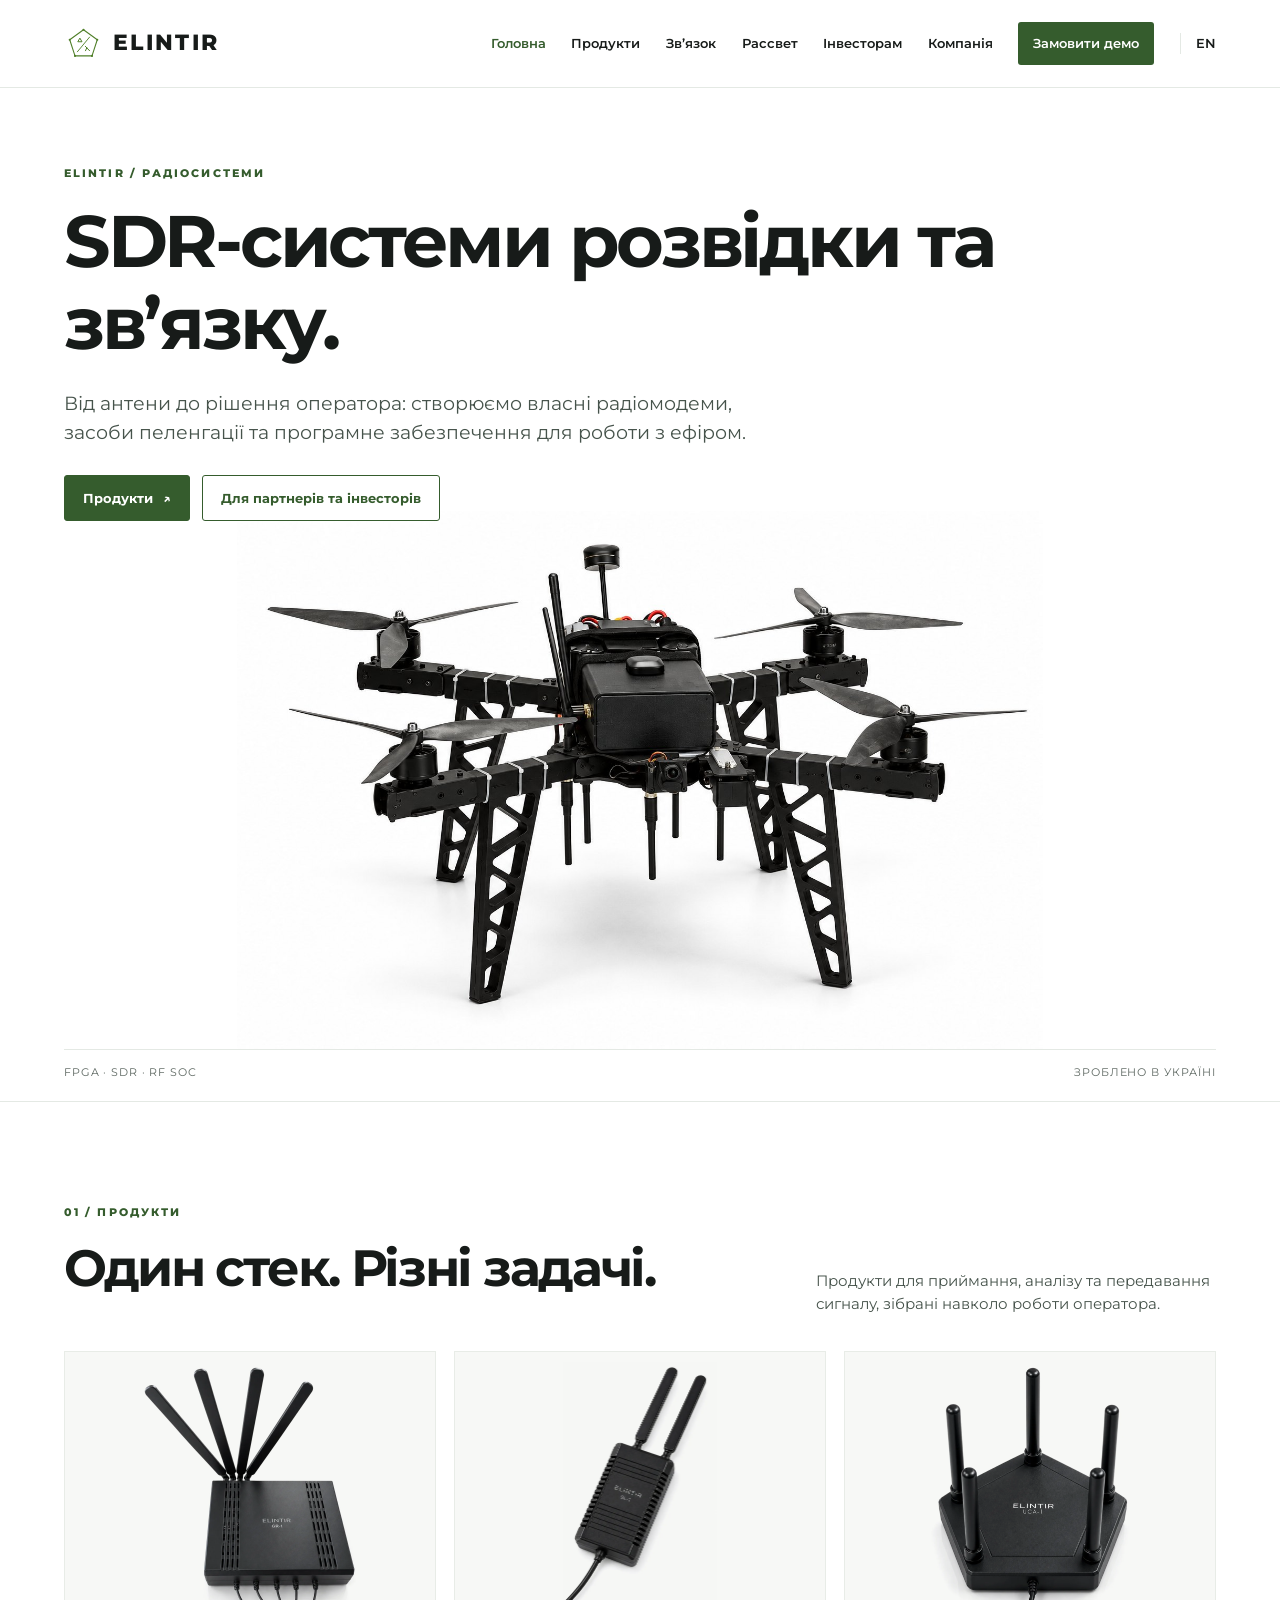
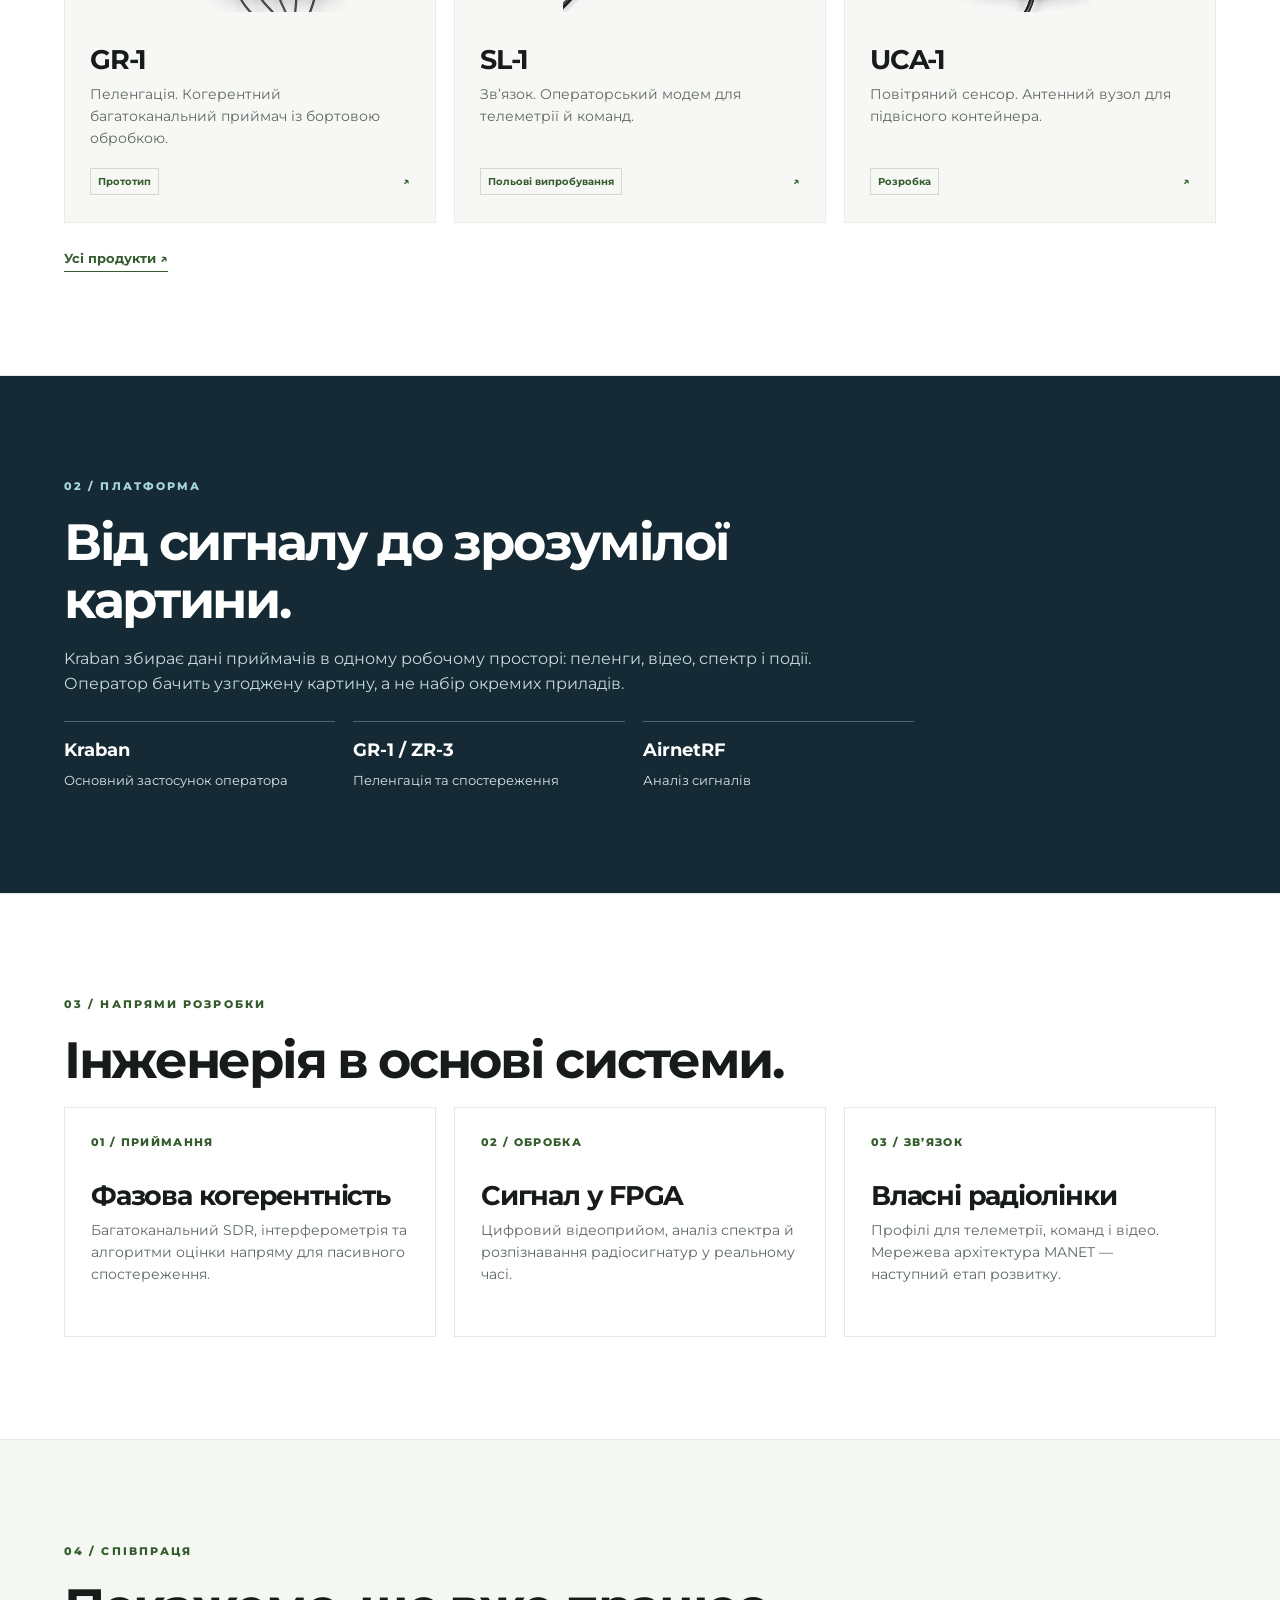
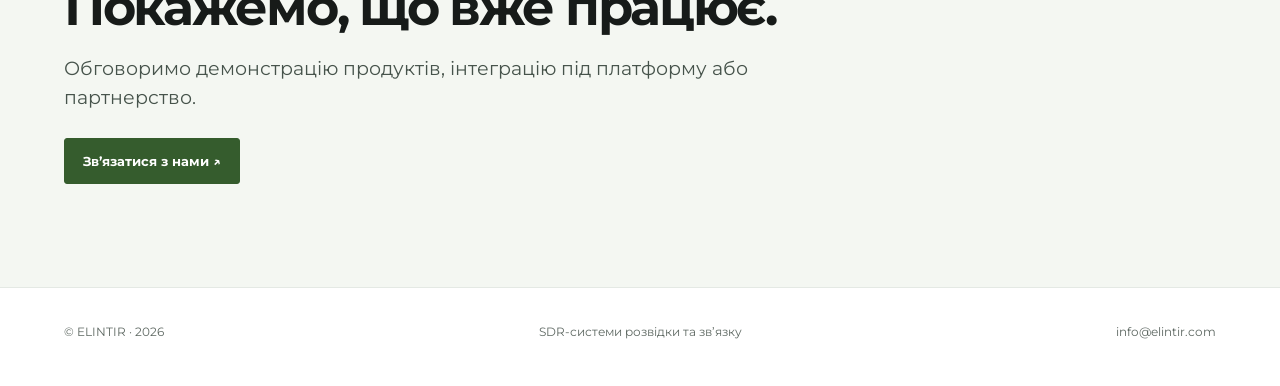
==== commit 21b97893: "site: keep signal animation only on company page" ====
--- a/index.html
+++ b/index.html
@@ -14,21 +14,15 @@
     <img class="hero-photo" src="/assets/pitch-drone.jpeg" alt="Безпілотна платформа з радіообладнанням" width="1536" height="1024" fetchpriority="high">
     <div class="hero-note"><span>FPGA · SDR · RF SoC</span><span>Зроблено в Україні</span></div></section>
     <section class="section wrap" id="products"><div class="section-head"><div><p class="eyebrow">01 / Продукти</p><h2>Один стек. Різні задачі.</h2></div><p class="lead">Продукти для приймання, аналізу та передавання сигналу, зібрані навколо роботи оператора.</p></div>
-    <div class="product-grid"><a class="product-card" href="/hardware/#gr1"><img src="/assets/products/elintir-gr-1.webp" alt="GR-1" loading="lazy" width="640" height="480">
+    <div class="product-grid"><a class="product-card" href="/hardware/#gr1"><img src="/assets/products/elintir-gr-1.webp" alt="" loading="lazy" width="640" height="480">
     <div class="card-copy"><h3>GR-1</h3><p>Пеленгація. Когерентний багатоканальний приймач із бортовою обробкою.</p><div class="card-foot"><span class="status">Прототип</span><span aria-hidden="true">↗</span></div></div></a>
-    <a class="product-card" href="/slink/#sl1"><img src="/assets/products/elintir-sl-1.webp" alt="SL-1" loading="lazy" width="640" height="480">
+    <a class="product-card" href="/slink/#sl1"><img src="/assets/products/elintir-sl-1.webp" alt="" loading="lazy" width="640" height="480">
     <div class="card-copy"><h3>SL-1</h3><p>Зв’язок. Операторський модем для телеметрії й команд.</p><div class="card-foot"><span class="status">Польові випробування</span><span aria-hidden="true">↗</span></div></div></a>
-    <a class="product-card" href="/hardware/#uca1"><img src="/assets/products/elintir-uca-1.webp" alt="UCA-1" loading="lazy" width="640" height="480">
+    <a class="product-card" href="/hardware/#uca1"><img src="/assets/products/elintir-uca-1.webp" alt="" loading="lazy" width="640" height="480">
     <div class="card-copy"><h3>UCA-1</h3><p>Повітряний сенсор. Антенний вузол для підвісного контейнера.</p><div class="card-foot"><span class="status">Розробка</span><span aria-hidden="true">↗</span></div></div></a></div>
     <div class="section-actions" style="margin-top:25px"><a class="inline-link" href="/hardware/">Усі продукти ↗</a></div></section>
-    <section class="section feature"><div class="wrap feature-row"><div><p class="eyebrow">02 / Платформа</p><h2>Від сигналу до зрозумілої картини.</h2><p>Kraban збирає дані приймачів в одному робочому просторі: пеленги, відео, спектр і події. Оператор бачить узгоджену картину, а не набір окремих приладів.</p>
-    <div class="kicker-list"><div><strong>Kraban</strong>Основний застосунок оператора</div><div><strong>GR-1 / ZR-3</strong>Пеленгація та спостереження</div><div><strong>AirnetRF</strong>Аналіз сигналів</div></div></div><div class="signal-panel" role="img" aria-label="SIGNAL / BEARING"><svg viewBox="0 0 600 340" aria-hidden="true">
-      <circle class="orbit" cx="300" cy="170" r="125"/><ellipse class="orbit" cx="300" cy="170" rx="245" ry="95"/>
-      <circle class="orbit" cx="300" cy="170" r="64"/><path class="beam" d="M110 244 300 170 458 90 M300 170 485 244"/>
-      <circle class="pulse" cx="300" cy="170" r="6"/><circle class="pulse" cx="110" cy="244" r="6"/>
-      <circle cx="458" cy="90" r="5" fill="#b5e8de"/><circle cx="485" cy="244" r="5" fill="#b5e8de"/>
-      <text x="27" y="32" fill="#c8e3e5" font-size="12" font-family="Montserrat,Arial,sans-serif" letter-spacing="3">SIGNAL / BEARING</text>
-    </svg></div></div></section>
+    <section class="section feature"><div class="wrap feature-row solo"><div><p class="eyebrow">02 / Платформа</p><h2>Від сигналу до зрозумілої картини.</h2><p>Kraban збирає дані приймачів в одному робочому просторі: пеленги, відео, спектр і події. Оператор бачить узгоджену картину, а не набір окремих приладів.</p>
+    <div class="kicker-list"><div><strong>Kraban</strong>Основний застосунок оператора</div><div><strong>GR-1 / ZR-3</strong>Пеленгація та спостереження</div><div><strong>AirnetRF</strong>Аналіз сигналів</div></div></div></div></section>
     <section class="section wrap" id="directions"><p class="eyebrow">03 / Напрями розробки</p><h2>Інженерія в основі системи.</h2><div class="grid-3">
     <article class="text-card"><div class="number">01 / ПРИЙМАННЯ</div><h3>Фазова когерентність</h3><p>Багатоканальний SDR, інтерферометрія та алгоритми оцінки напряму для пасивного спостереження.</p></article>
     <article class="text-card"><div class="number">02 / ОБРОБКА</div><h3>Сигнал у FPGA</h3><p>Цифровий відеоприйом, аналіз спектра й розпізнавання радіосигнатур у реальному часі.</p></article>
--- a/assets/site-v2.css
+++ b/assets/site-v2.css
@@ -14,7 +14,7 @@
 .nav .nav-cta{background:var(--green);color:#fff;padding:11px 15px;border-radius:3px}.nav .nav-cta:hover{background:#23451d;color:#fff}
 .nav .lang{border-left:1px solid var(--line);padding-left:15px}
 .eyebrow{margin:0 0 18px;color:var(--green);font-size:11px;font-weight:800;letter-spacing:.19em;text-transform:uppercase}
-h1,h2,h3,p{margin-top:0}h1,h2,h3{line-height:1.13;letter-spacing:-.045em}
+h1,h2,h3,p{margin-top:0}h1,h2,h3{line-height:1.13;letter-spacing:-.045em;overflow-wrap:anywhere}
 h1{font-size:clamp(41px,5.7vw,78px);font-weight:700;max-width:960px;margin-bottom:24px}
 h2{font-size:clamp(30px,4vw,53px);font-weight:700;max-width:860px;margin-bottom:18px}
 h3{font-size:clamp(21px,2.1vw,28px);font-weight:700;margin-bottom:9px}
@@ -42,12 +42,12 @@
 .feature{background:#152a34;color:#fff;overflow:hidden}.feature .eyebrow{color:#a6d4df}.feature h2{color:#fff}.feature .lead{color:#c6d9dd}
 .signal-panel{position:relative;min-height:340px;background:radial-gradient(circle at 55% 50%,#254e61 0,#142b37 43%,#0d202b 100%);border:1px solid #385561;overflow:hidden}
 .signal-panel svg{height:100%;width:100%;min-height:340px;display:block}.signal-panel .orbit{fill:none;stroke:#8cc4cf;stroke-width:1;opacity:.45}.signal-panel .orbit:nth-child(2){animation:orbit 11s linear infinite;transform-origin:50% 50%}.signal-panel .beam{stroke:#bce9e7;stroke-width:2;stroke-dasharray:9 10;animation:dash 3s linear infinite}.signal-panel .pulse{fill:#b5e8de;animation:pulse 2.6s ease-in-out infinite}.signal-panel .pulse:nth-of-type(2){animation-delay:1.2s}@keyframes orbit{to{transform:rotate(360deg)}}@keyframes dash{to{stroke-dashoffset:-38}}@keyframes pulse{50%{opacity:.3;r:11px}}
-.feature-row{display:grid;grid-template-columns:1fr 1fr;gap:50px;align-items:center}.feature-row p{color:#c6d9dd;max-width:520px}
+.feature-row{display:grid;grid-template-columns:1fr 1fr;gap:50px;align-items:center}.feature-row p{color:#c6d9dd;max-width:520px}.feature-row.solo{grid-template-columns:1fr}.feature-row.solo>div{max-width:850px}.feature-row.solo p{max-width:760px}
 .kicker-list{display:grid;grid-template-columns:repeat(3,1fr);gap:18px;margin-top:25px}.kicker-list div{border-top:1px solid #496873;padding-top:15px;font-size:13px;color:#d6e7e8}
 .kicker-list strong{display:block;color:#fff;font-size:18px;margin-bottom:5px}
 .page-hero{padding-block:clamp(70px,8vw,120px) clamp(55px,6vw,85px)}.page-hero h1{max-width:950px}.page-hero .lead{max-width:760px}
 .product-row{display:grid;grid-template-columns:minmax(230px,.85fr) 1.15fr;gap:clamp(30px,6vw,85px);align-items:center;padding-block:45px;border-top:1px solid var(--line)}
-.product-row:nth-child(even) .product-media{order:2}.product-row:nth-child(even){grid-template-columns:1.15fr minmax(230px,.85fr)}
+.product-row:nth-child(even) .product-media{order:2}.product-row:nth-child(even){grid-template-columns:1.15fr minmax(230px,.85fr)}.product-row.no-media,.product-row.no-media:nth-child(even){grid-template-columns:1fr}.product-row.no-media>div{max-width:760px}
 .product-media{min-height:320px;display:grid;place-items:center;background:#f7f8f6}.product-media img{width:100%;height:340px;object-fit:contain;mix-blend-mode:multiply}
 .product-media.visual{background:#132d39}.product-row .lead{font-size:17px}.product-row ul{padding-left:18px;color:var(--muted);font-size:14px}.product-row li+li{margin-top:7px}
 .product-row .status{display:inline-block;margin-bottom:20px}.product-row h2{font-size:clamp(29px,3vw,43px)}
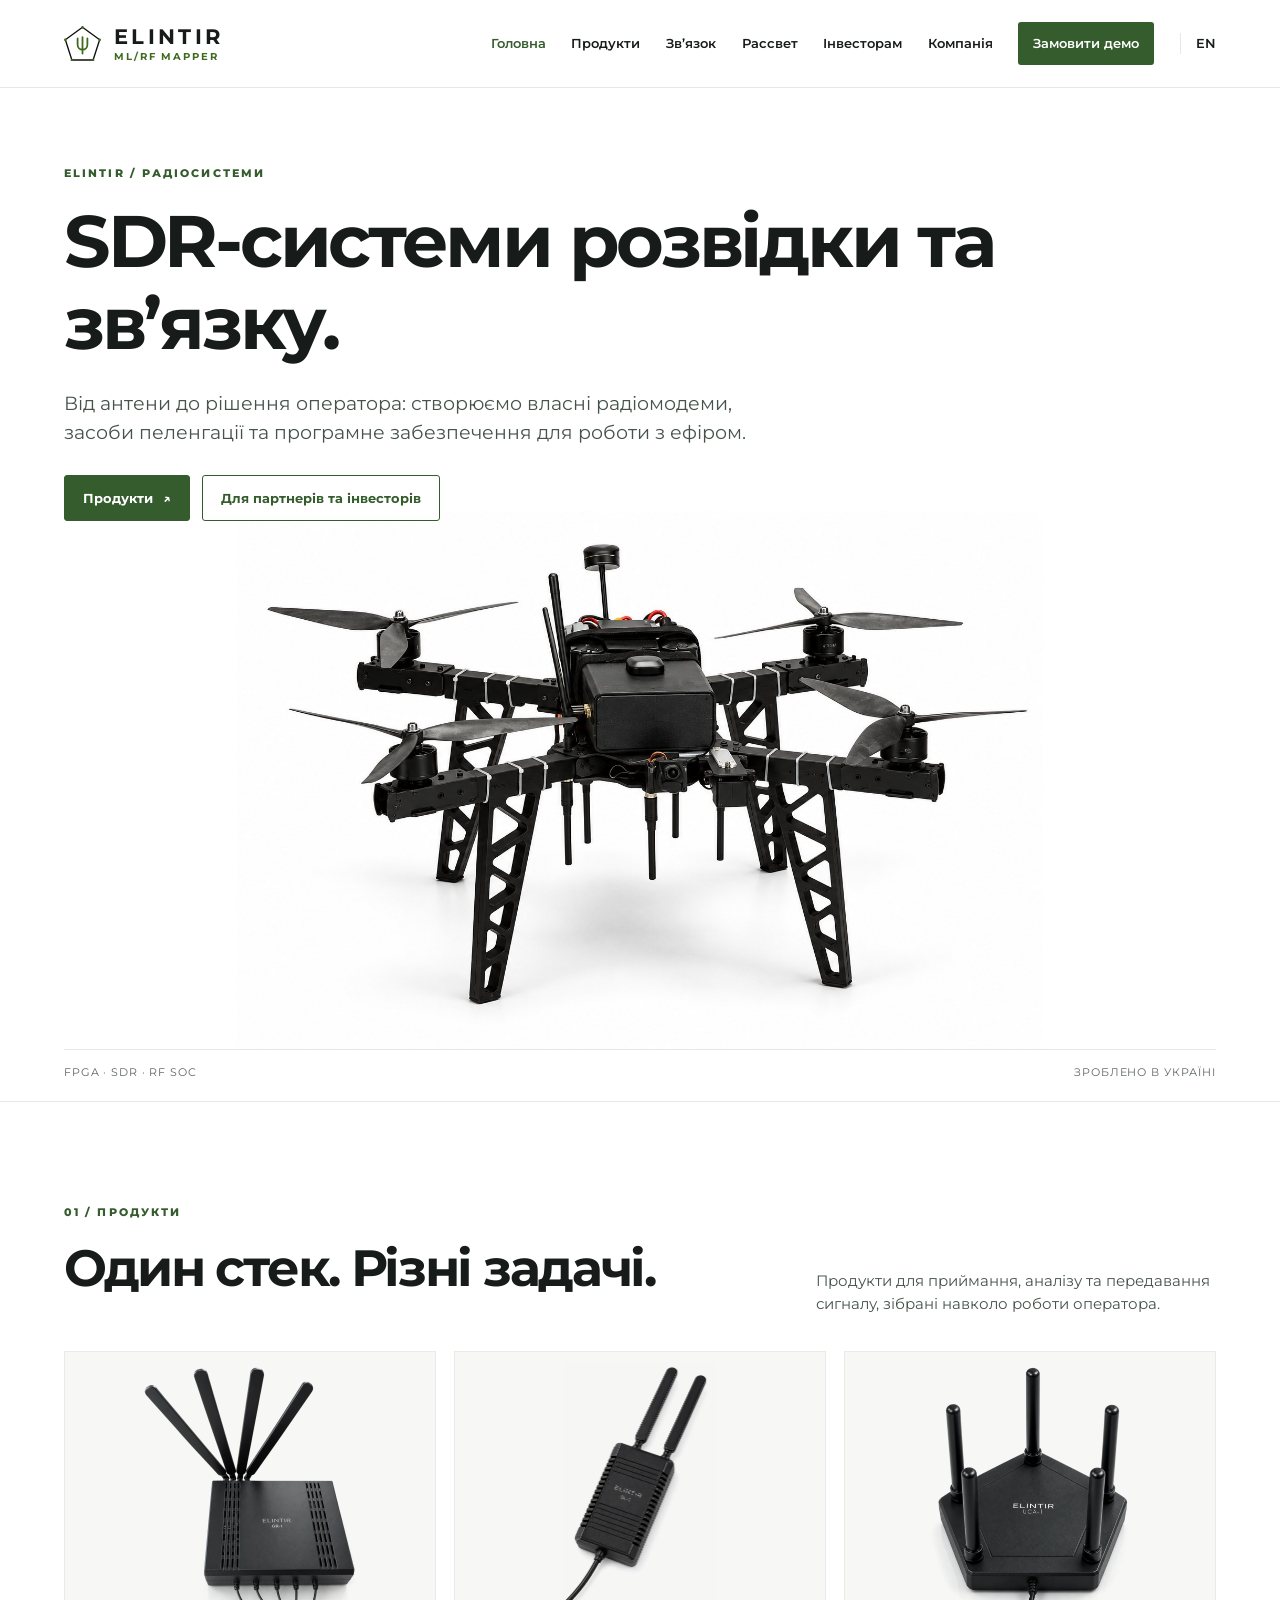
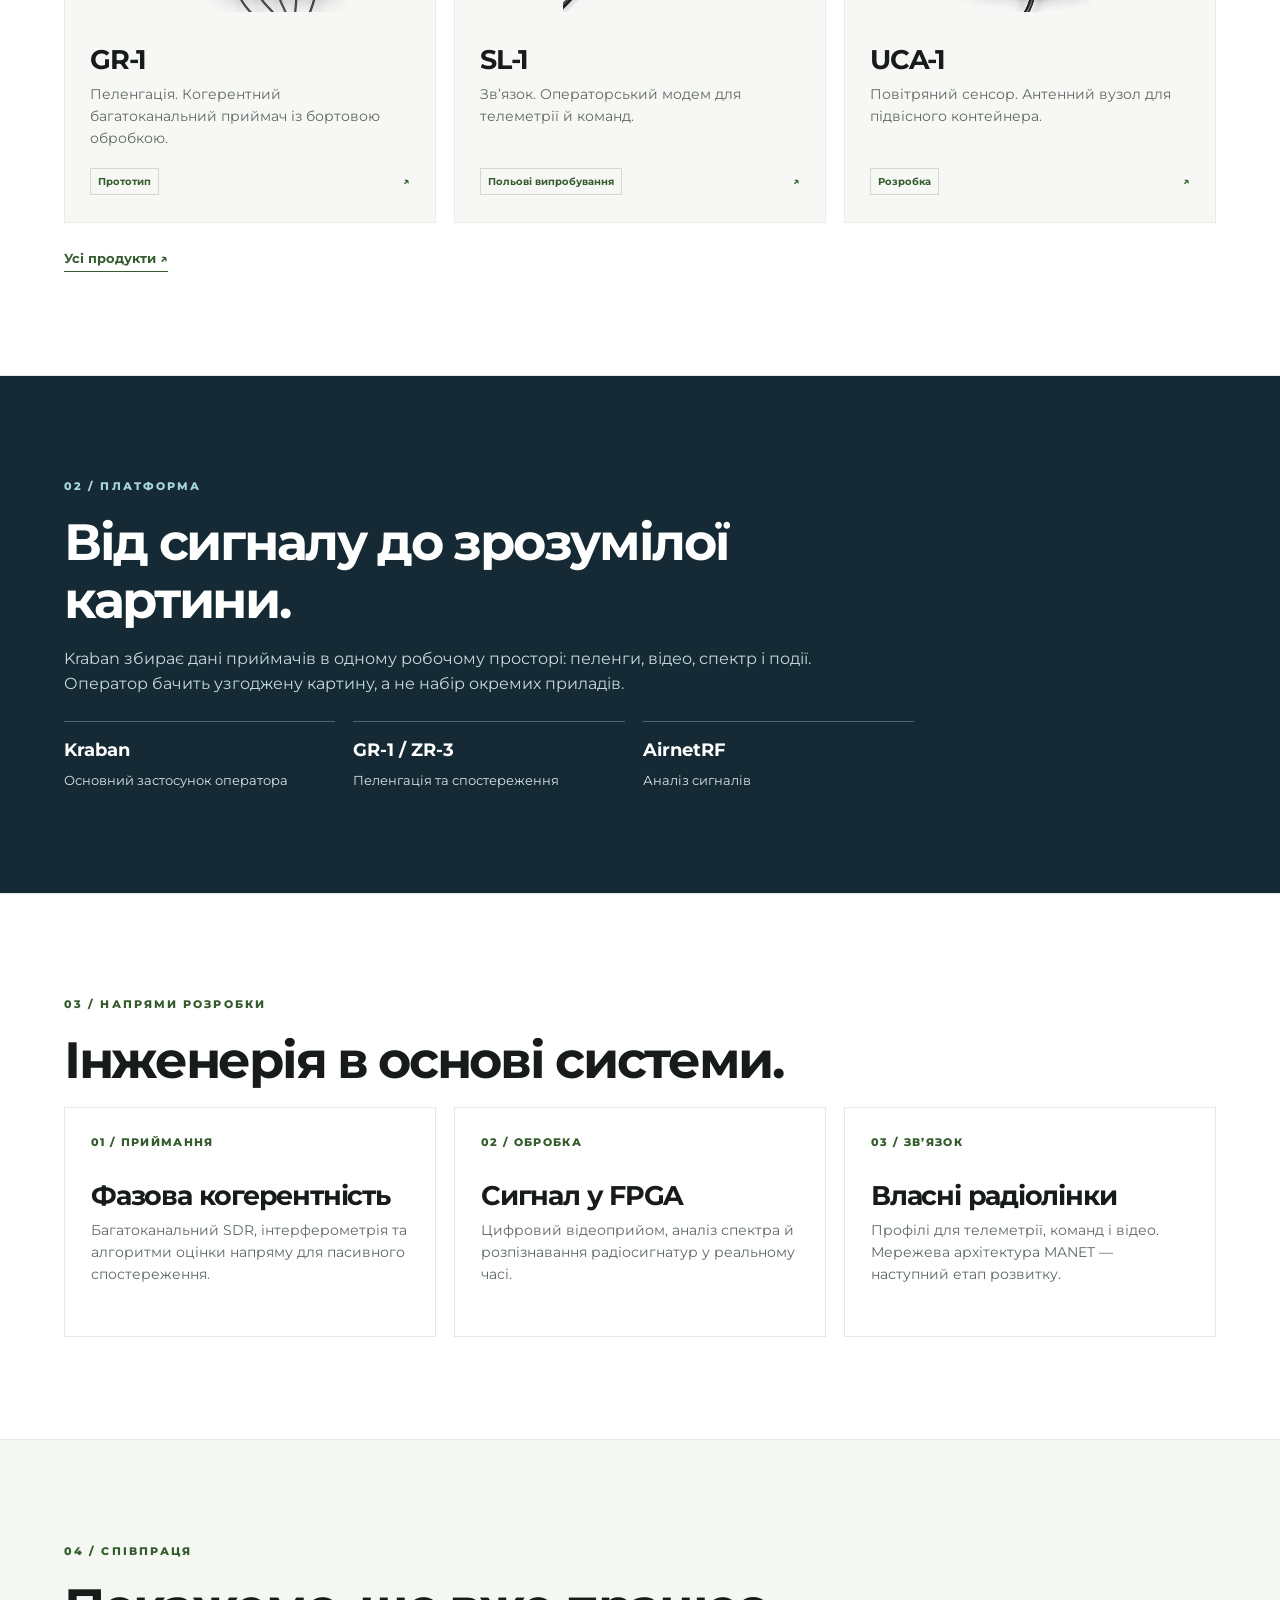
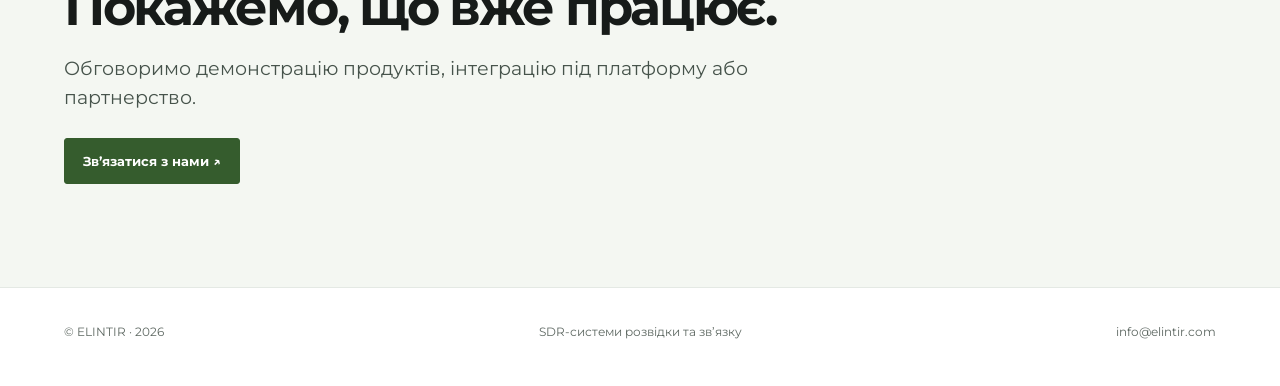
==== commit 8086ce25: "site: restore original ELINTIR header logo" ====
--- a/index.html
+++ b/index.html
@@ -6,7 +6,12 @@
 <link rel="alternate" hreflang="en" href="https://elintir.com/en/">
 <link rel="icon" type="image/svg+xml" href="/assets/branding/elintir-favicon.svg"><link rel="stylesheet" href="/assets/site-v2.css">
 <meta property="og:title" content="SDR-системи розвідки та зв’язку — ELINTIR"><meta property="og:description" content="ELINTIR розробляє SDR-системи пеленгації, програмне забезпечення оператора та радіозв’язок."><meta property="og:type" content="website"><meta property="og:image" content="https://elintir.com/assets/products/elintir-og-product.jpg">
-</head><body><header class="topbar wrap"><a class="brand" href="/" aria-label="ELINTIR"><img src="/assets/branding/elintir-logo-mark.svg" alt="" width="39" height="39">ELINTIR</a>
+</head><body><header class="topbar wrap"><a class="brand" href="/" aria-label="ELINTIR — ML/RF MAPPER, на початок">
+<svg class="brand-mark" viewBox="61.3 61 389.4 371.7" role="img" aria-hidden="true">
+  <polygon points="256,75 75.3,206.3 144.3,418.7 367.7,418.7 436.7,206.3" fill="none" stroke="#0d0f0a" stroke-width="14" stroke-linejoin="round"/>
+  <path d="M204.5 192.5 V259.5 A51.5 51.5 0 0 0 307.5 259.5 V192.5 M256 179 V351" fill="none" stroke="#3e6b1f" stroke-width="19" stroke-linecap="round" stroke-linejoin="round"/>
+  <g fill="#3e6b1f"><circle cx="256" cy="75" r="14"/><circle cx="75.3" cy="206.3" r="14"/><circle cx="144.3" cy="418.7" r="14"/><circle cx="367.7" cy="418.7" r="14"/><circle cx="436.7" cy="206.3" r="14"/></g>
+</svg><span class="brand-text"><span class="brand-name">ELINTIR</span><span class="brand-slogan">ML/RF MAPPER</span></span></a>
 <nav class="nav" aria-label="Основна навігація"><a href="/" aria-current="page">Головна</a><a href="/hardware/">Продукти</a><a href="/slink/">Зв’язок</a><a href="/rassvet/">Рассвет</a><a href="/investors/">Інвесторам</a><a href="/company/">Компанія</a><a class="nav-cta" href="mailto:info@elintir.com?subject=%D0%97%D0%B0%D0%BF%D0%B8%D1%82%20%D0%BD%D0%B0%20%D0%B4%D0%B5%D0%BC%D0%BE">Замовити демо</a><a class="lang" href="/en/" hreflang="en">EN</a></nav></header>
 <main><section class="hero wrap"><div class="hero-copy"><p class="eyebrow">ELINTIR / Радіосистеми</p><h1>SDR-системи розвідки та зв’язку.</h1>
     <p class="lead">Від антени до рішення оператора: створюємо власні радіомодеми, засоби пеленгації та програмне забезпечення для роботи з ефіром.</p>
--- a/assets/site-v2.css
+++ b/assets/site-v2.css
@@ -7,8 +7,11 @@
 img{max-width:100%;display:block}
 .wrap{width:min(var(--max),100%);margin:auto;padding-inline:clamp(22px,5vw,76px)}
 .topbar{min-height:88px;display:flex;align-items:center;justify-content:space-between;gap:28px;border-bottom:1px solid var(--line)}
-.brand{display:flex;align-items:center;gap:10px;text-decoration:none;flex:none;font-size:22px;font-weight:800;letter-spacing:.105em}
-.brand img{width:39px;height:39px}
+.brand{display:inline-flex;align-items:center;gap:13px;text-decoration:none;flex:none}
+.brand-mark{width:37px;height:35.3px;display:block;flex:none}
+.brand-text{display:flex;flex-direction:column;line-height:1}
+.brand-name{font-size:21px;font-weight:700;letter-spacing:.16em;color:var(--ink)}
+.brand-slogan{margin-top:5px;font-size:9.5px;font-weight:700;letter-spacing:.2em;color:#3e6b1f}
 .nav{display:flex;align-items:center;gap:clamp(13px,2vw,30px);font-size:13px;font-weight:600}
 .nav a{text-decoration:none;white-space:nowrap}.nav a:hover,.nav a[aria-current=page]{color:var(--green)}
 .nav .nav-cta{background:var(--green);color:#fff;padding:11px 15px;border-radius:3px}.nav .nav-cta:hover{background:#23451d;color:#fff}
